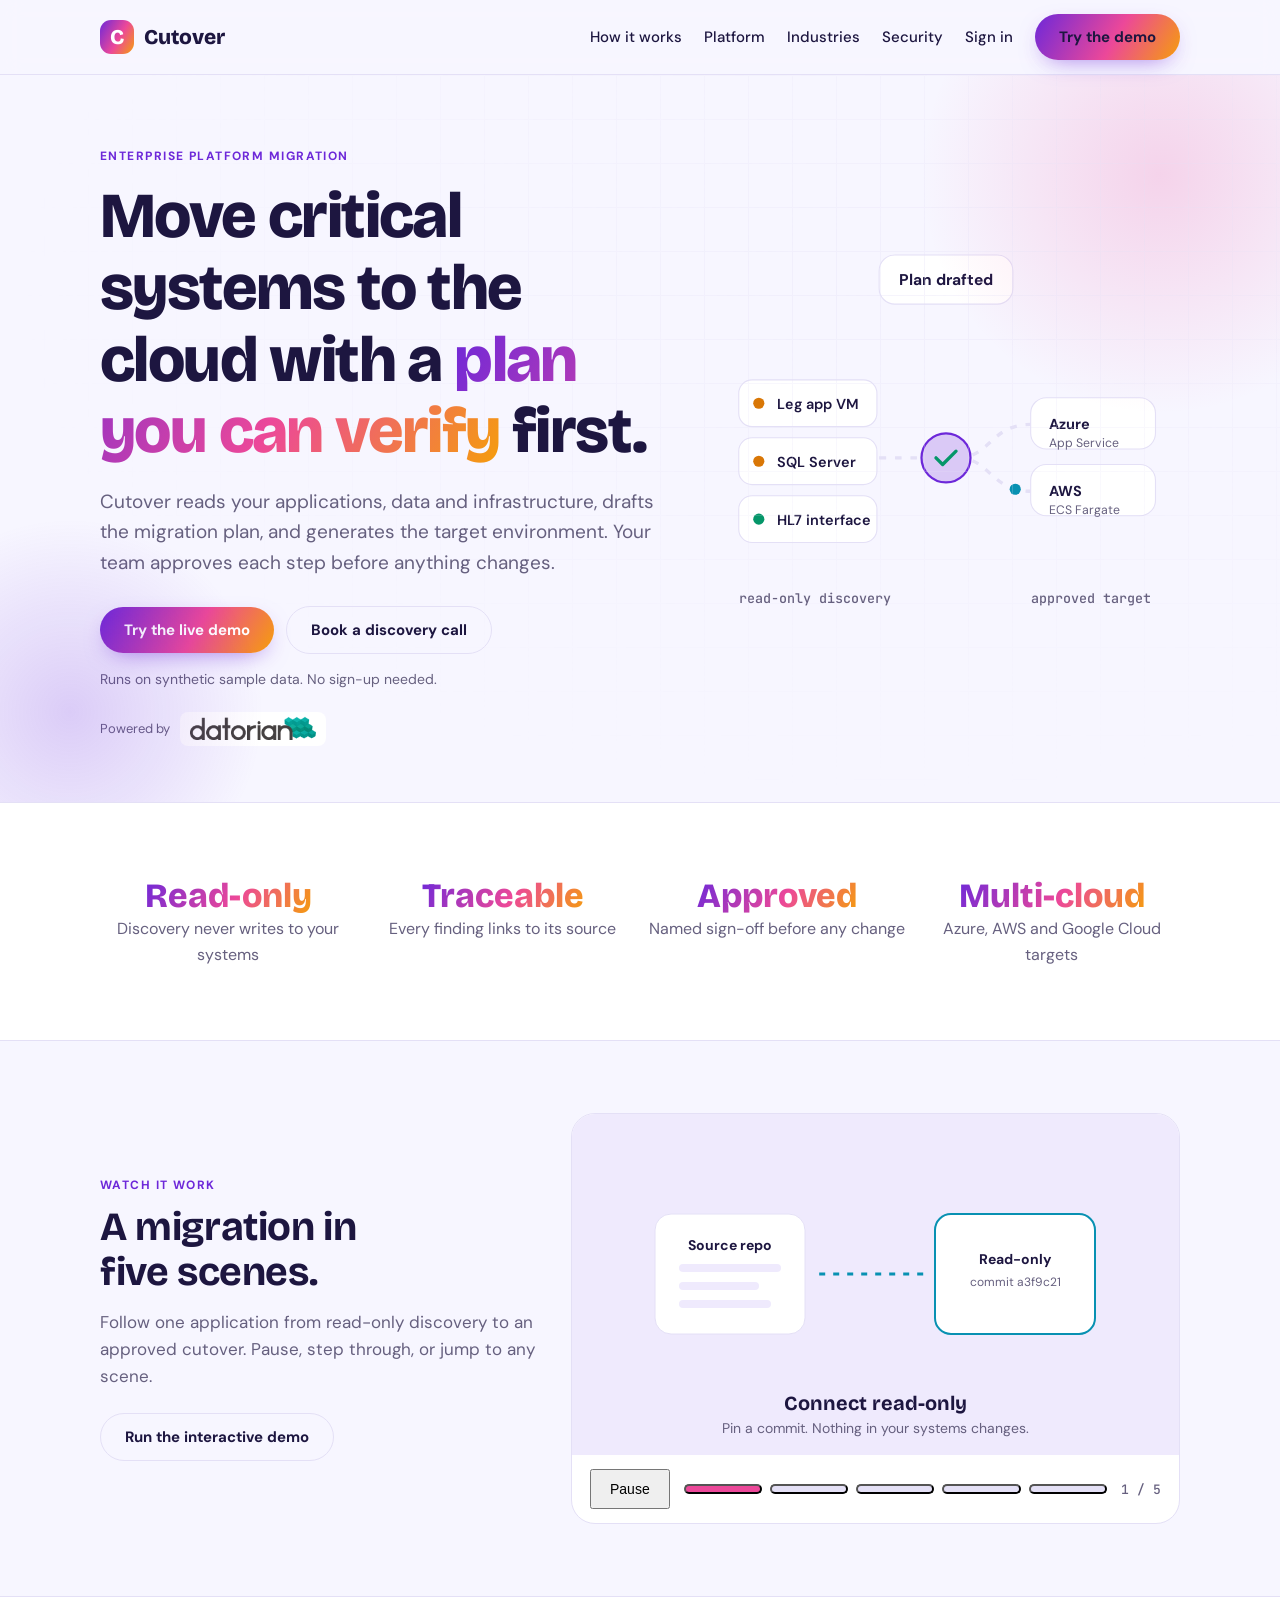
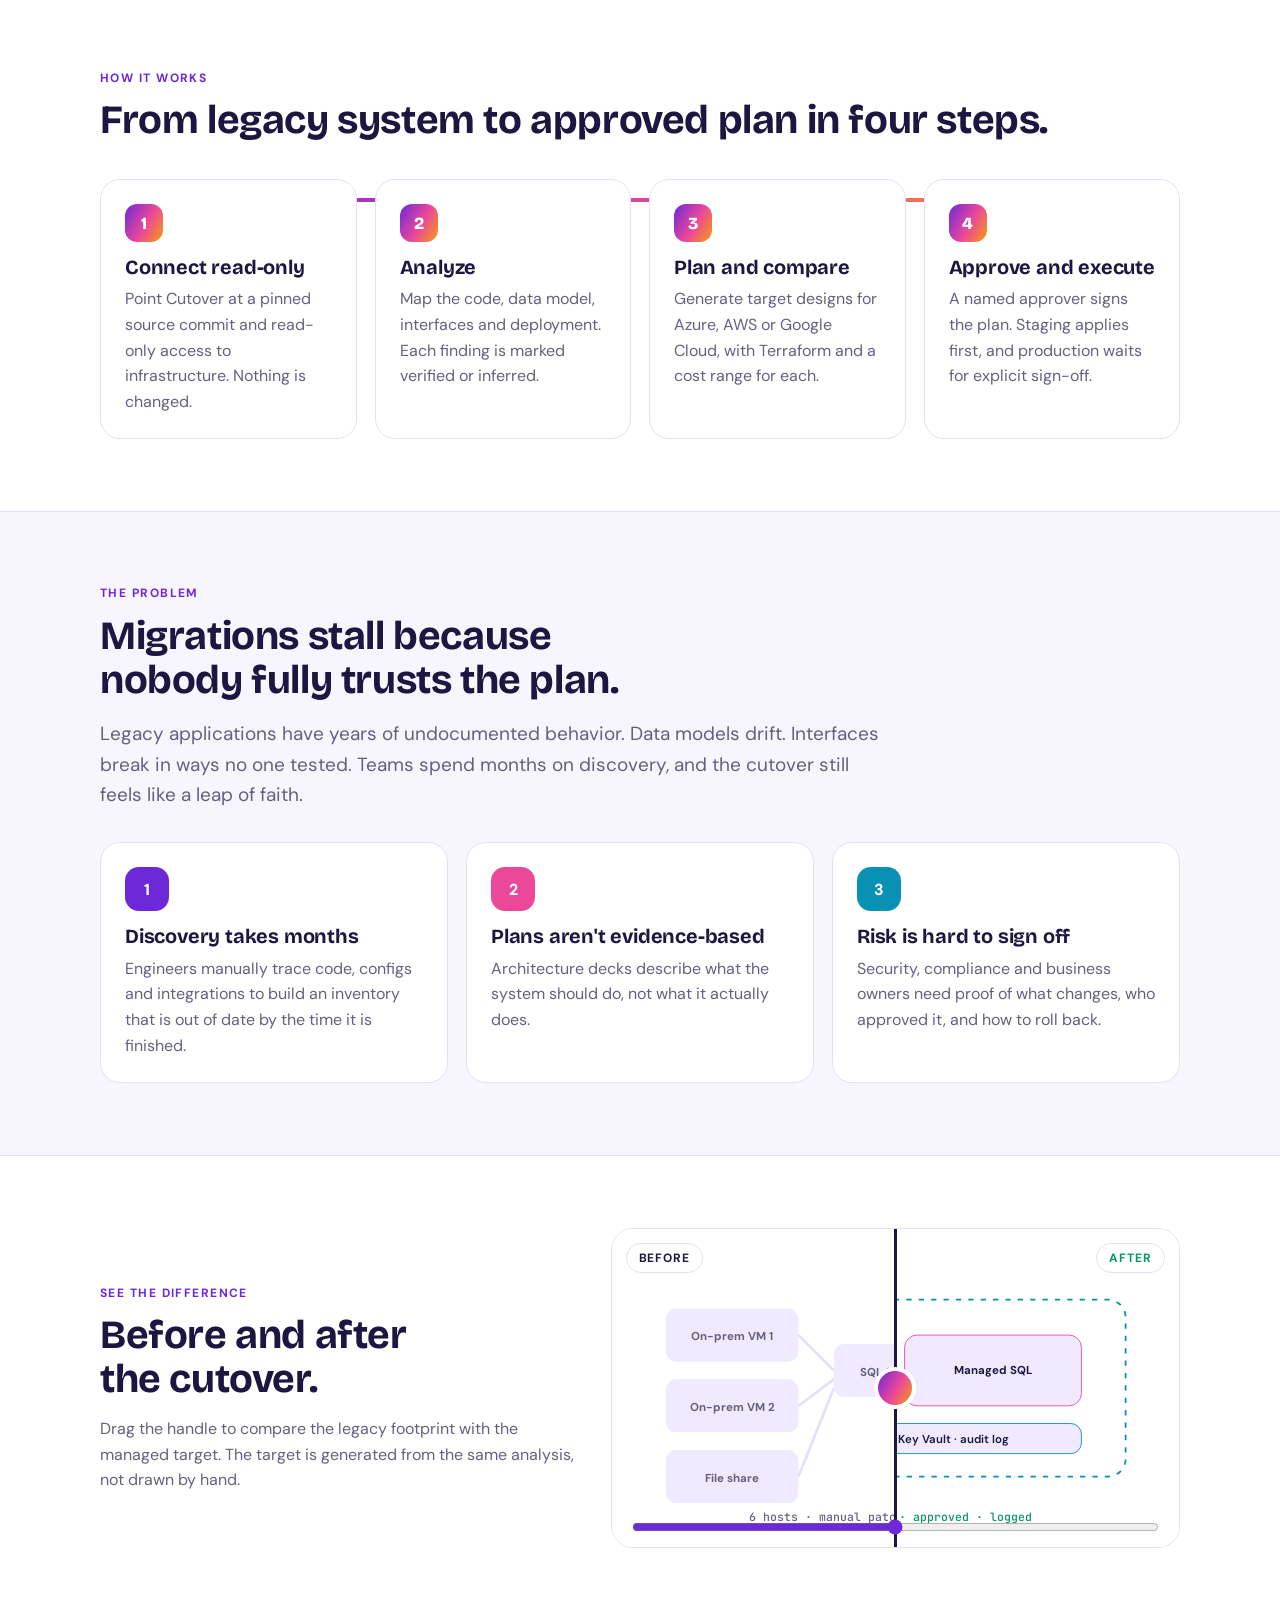
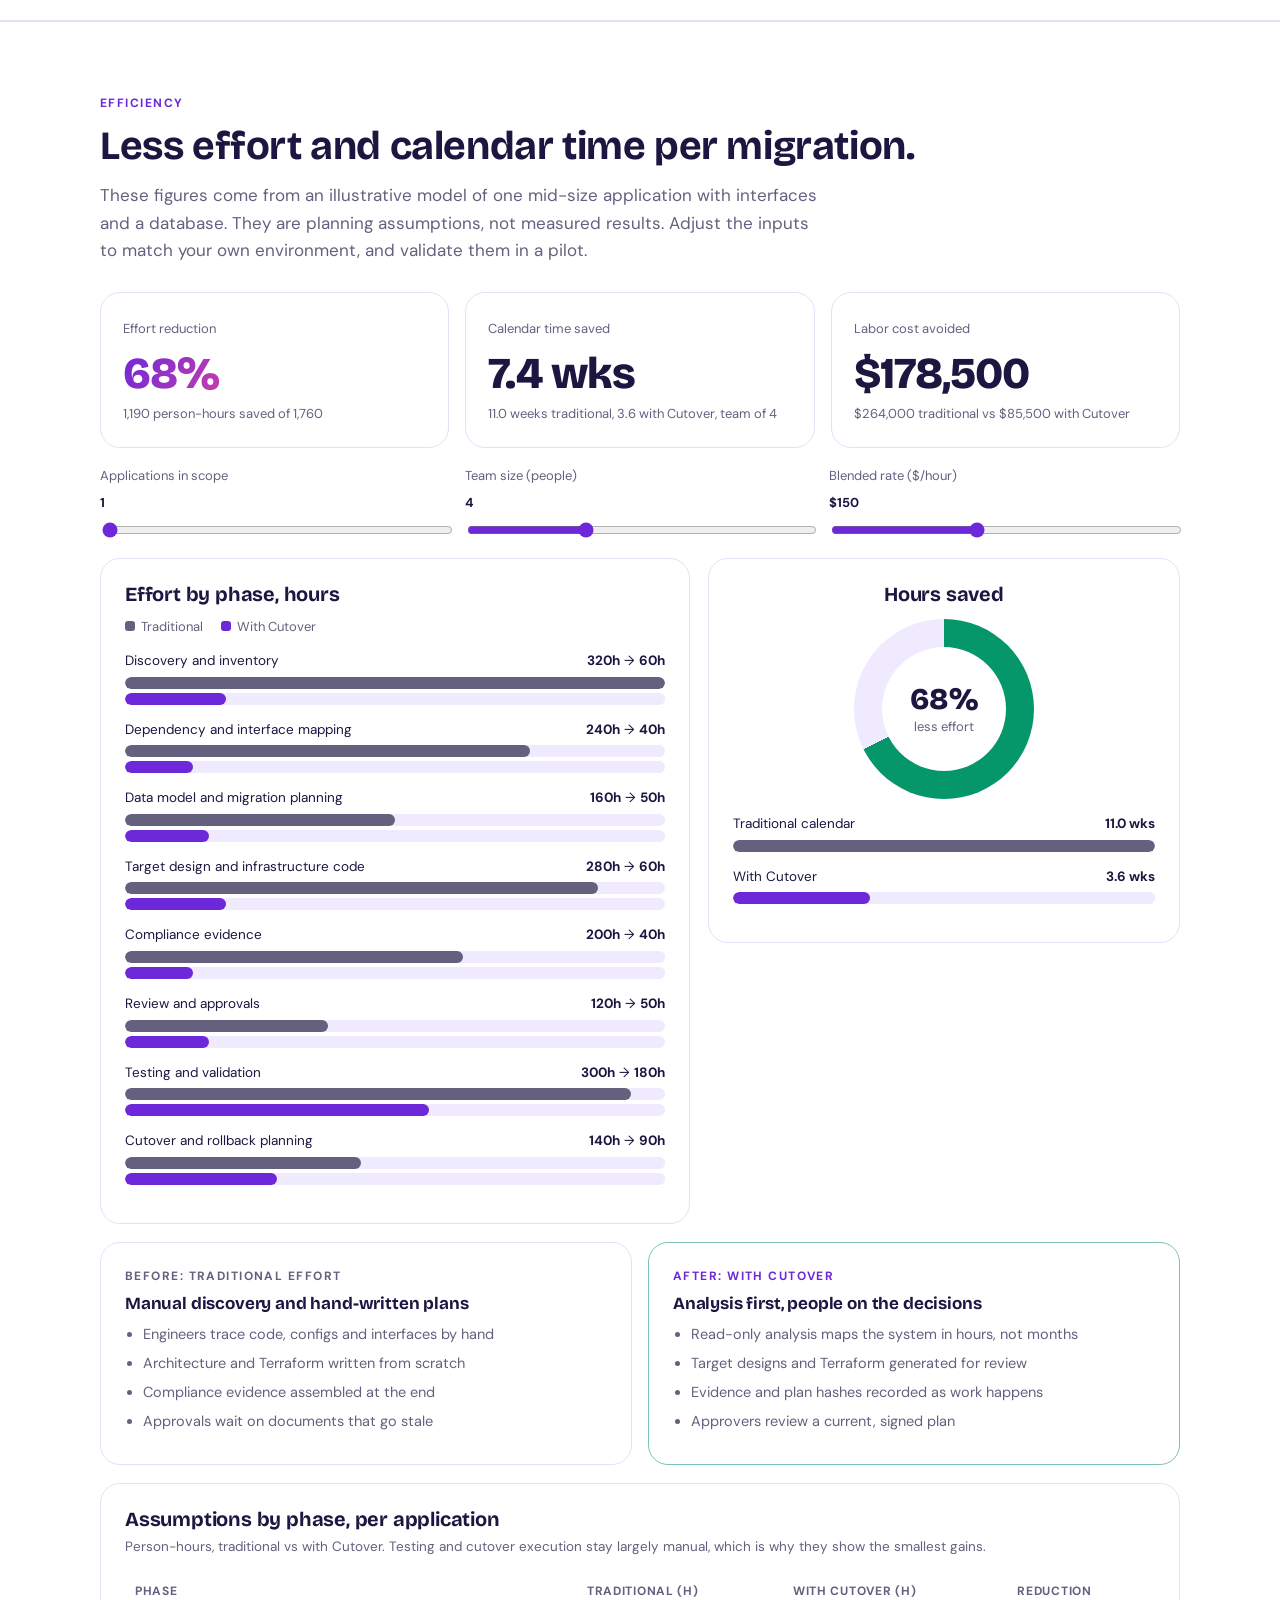
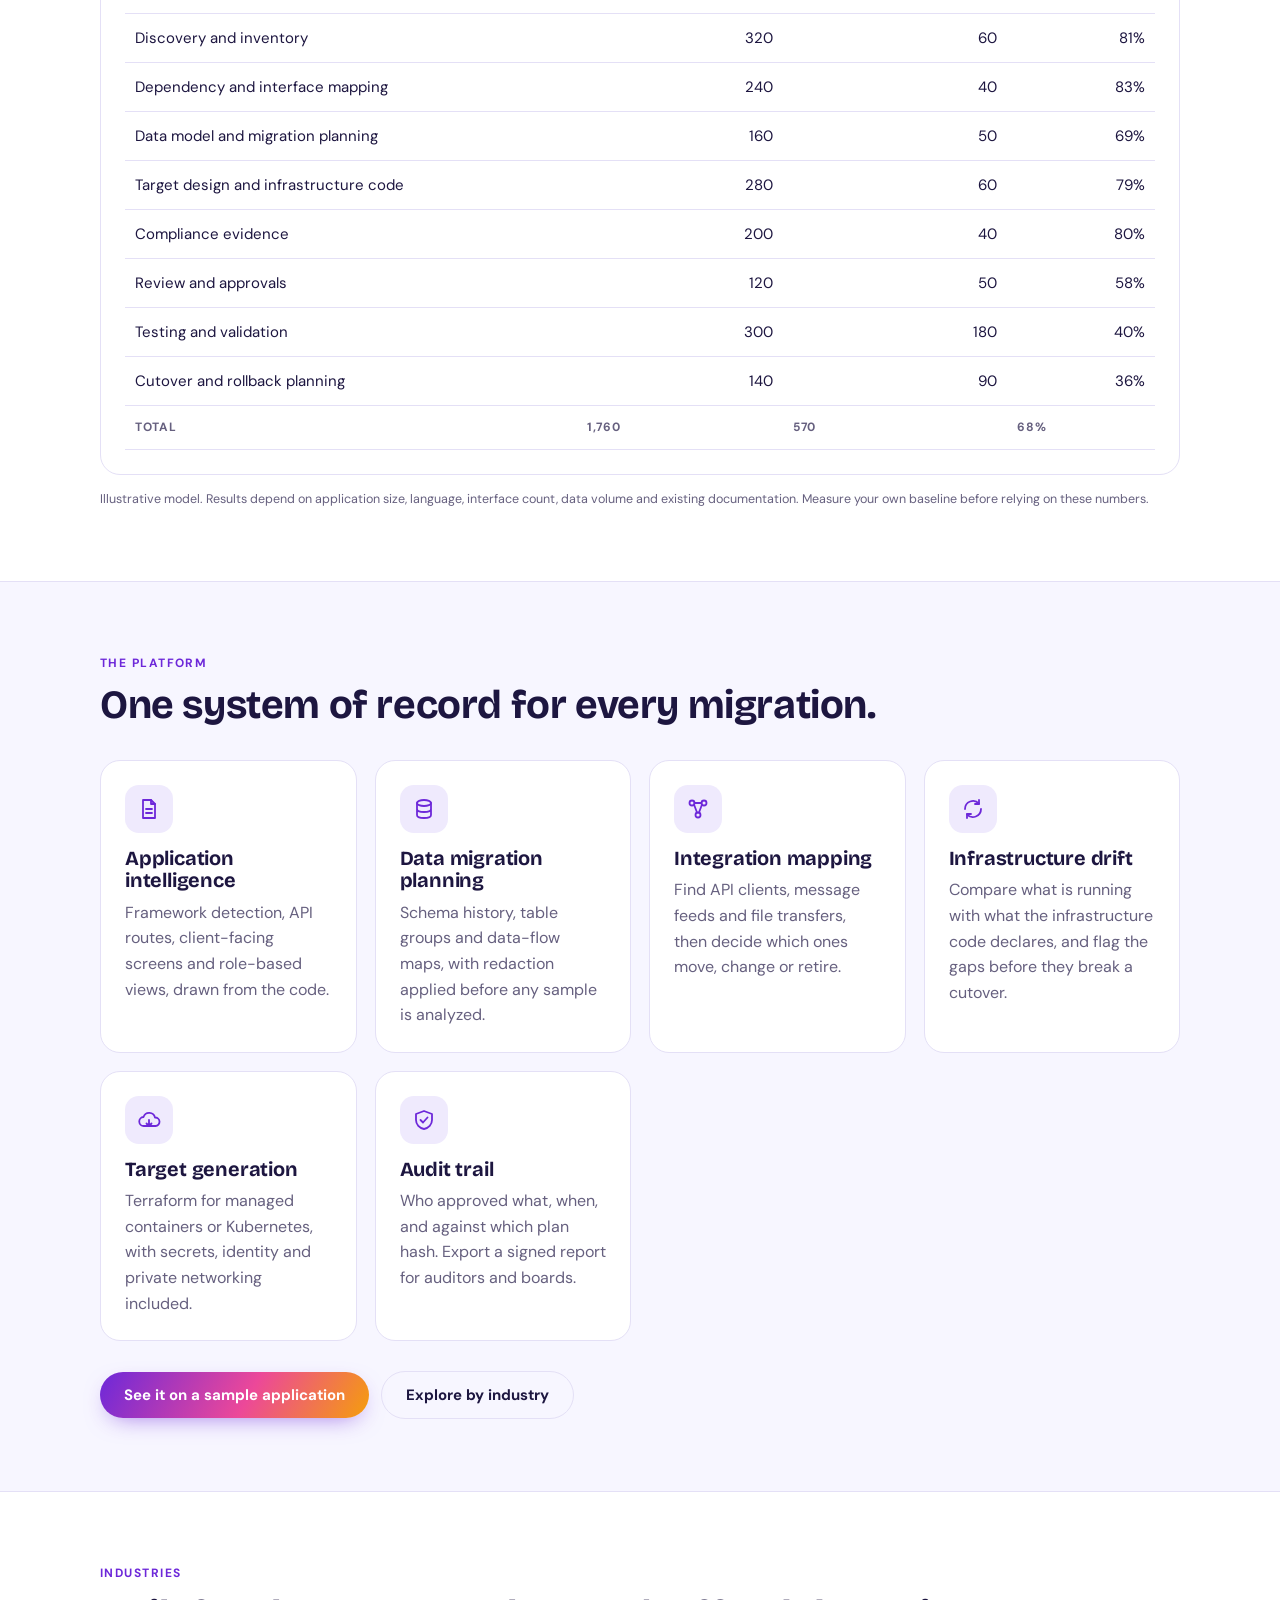
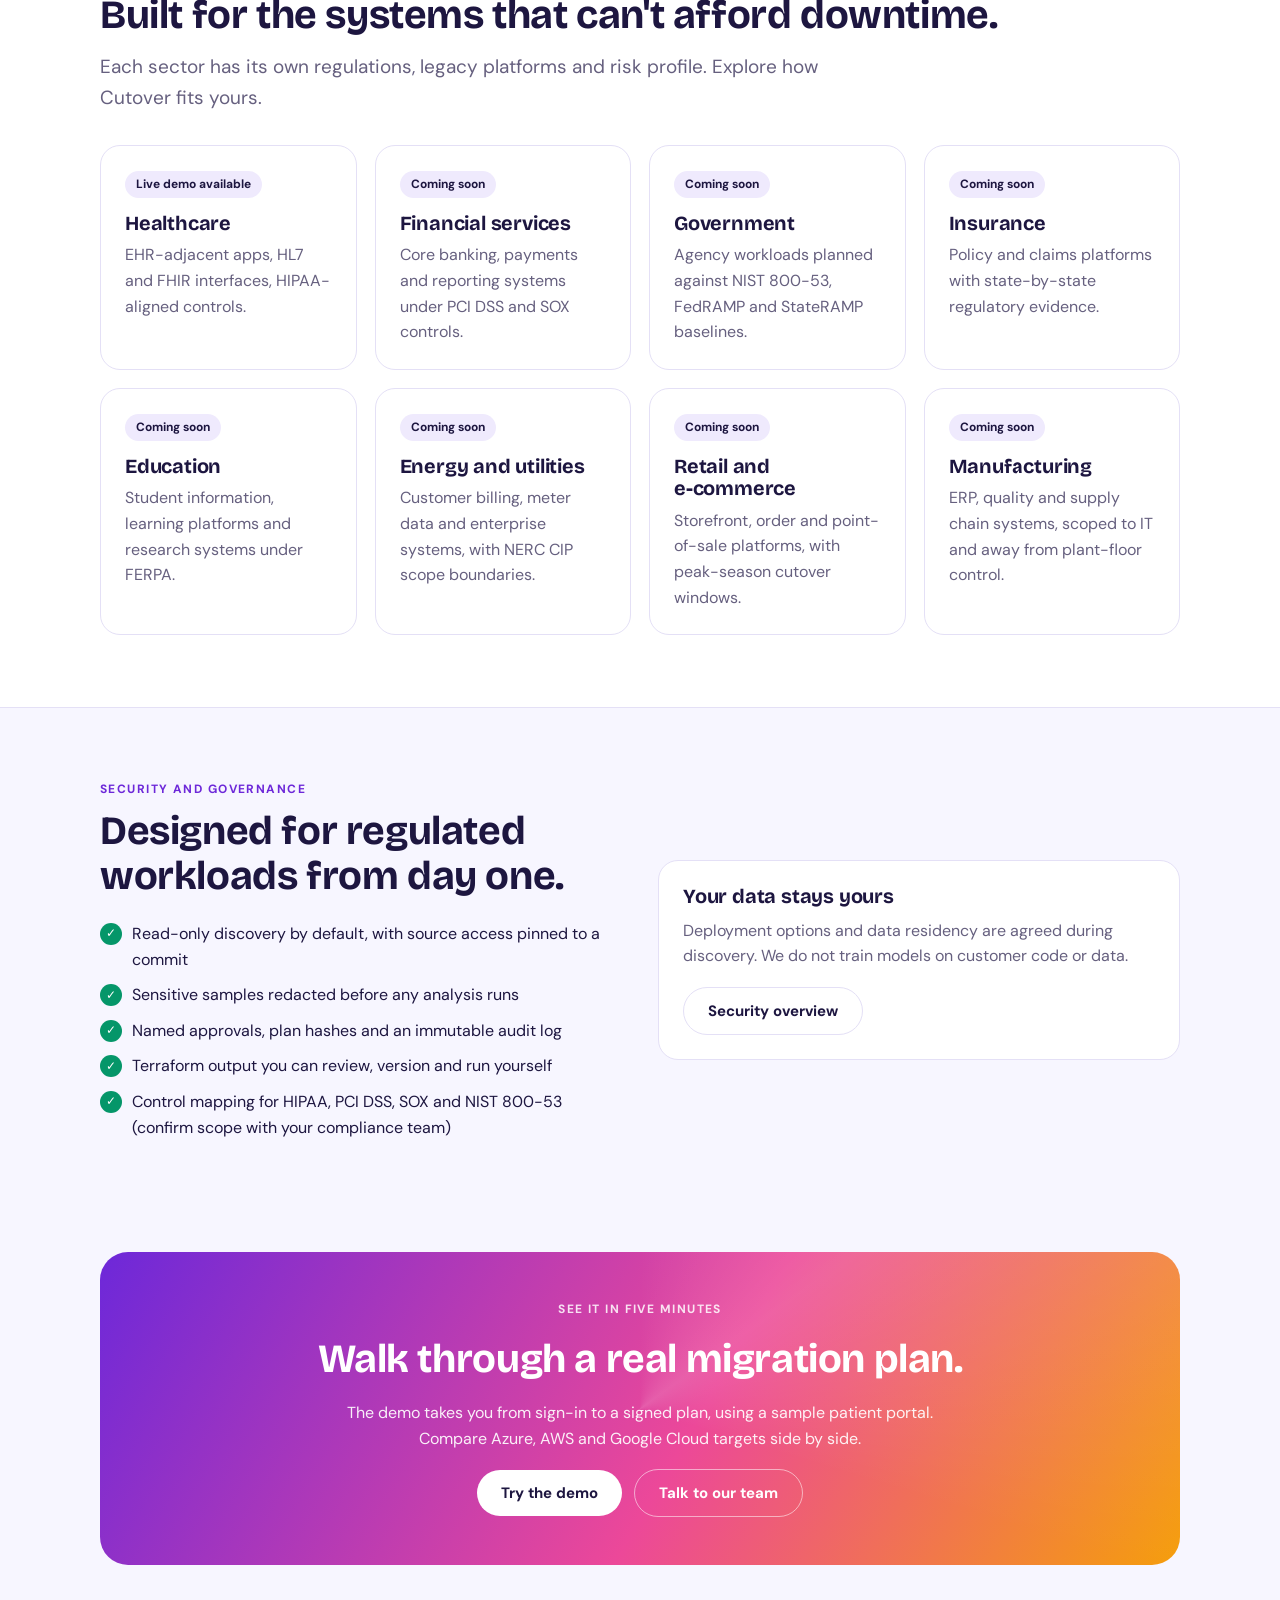
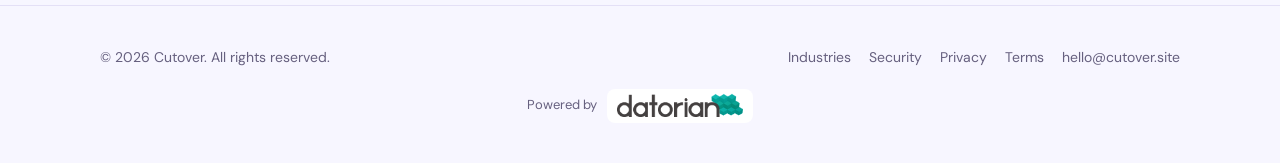
==== index.html @ 7f1bdf0f "Add Sign in link to the header on every page Links the header navigation to the Cutover sign-in app " ====
<!doctype html>
<html lang="en">
<head>
<meta charset="utf-8">
<meta name="viewport" content="width=device-width,initial-scale=1">
<title>Cutover | Plan, verify and execute platform migrations</title>
<meta name="description" content="Cutover reads your applications, data and infrastructure, drafts a migration plan you approve, and generates the cloud target. Built for regulated enterprises.">
<link rel="preconnect" href="https://fonts.gstatic.com" crossorigin>
<link href="https://fonts.googleapis.com/css2?family=Bricolage+Grotesque:opsz,wght@12..96,600..800&family=DM+Sans:wght@400;500;700&family=JetBrains+Mono:wght@500&display=swap" rel="stylesheet">
<link rel="stylesheet" href="styles.css">
<style>
/* Home page motion and graphics */
.flow-svg{width:100%;height:auto;display:block}
.flow-line{fill:none;stroke:var(--line);stroke-width:3;stroke-dasharray:6 8;animation:dash 1.2s linear infinite}
@keyframes dash{to{stroke-dashoffset:-28}}
.pulse{transform-origin:center;transform-box:fill-box;animation:pulse 2.4s ease-in-out infinite}
@keyframes pulse{0%,100%{opacity:.25;transform:scale(.9)}50%{opacity:.7;transform:scale(1.15)}}
.gate-check{animation:gate 4s ease-in-out infinite}
@keyframes gate{0%,40%{opacity:0}55%,100%{opacity:1}}
.float{animation:bob 6s ease-in-out infinite}
.float.d2{animation-delay:-2s}.float.d3{animation-delay:-4s}
@keyframes bob{50%{transform:translateY(-8px)}}

/* Scroll-free reveal: visible by default, animates in once */
.rise{animation:rise .8s cubic-bezier(.2,.8,.2,1) both}
.rise.d1{animation-delay:.1s}.rise.d2{animation-delay:.2s}.rise.d3{animation-delay:.3s}
@keyframes rise{from{opacity:0;transform:translateY(16px)}to{opacity:1;transform:none}}

/* Animated timeline for the four steps */
.timeline{position:relative}
.timeline::before{content:"";position:absolute;left:0;right:0;top:19px;height:4px;border-radius:99px;background:var(--line)}
.timeline .prog{position:absolute;left:0;top:19px;height:4px;border-radius:99px;background:var(--grad);width:100%;transform-origin:left;animation:grow 2.4s cubic-bezier(.4,0,.2,1) .4s both}
@keyframes grow{from{transform:scaleX(0)}to{transform:scaleX(1)}}
.timeline .steps{position:relative}

/* Icons for platform cards */
.picon{width:48px;height:48px;border-radius:14px;display:grid;place-items:center;background:var(--soft);color:var(--accent);margin-bottom:14px;transition:transform .3s,background .3s}
.picon svg{width:24px;height:24px;fill:none;stroke:currentColor;stroke-width:1.8;stroke-linecap:round;stroke-linejoin:round}
.card:hover .picon{transform:rotate(-6deg) scale(1.06);background:var(--grad);color:#fff}
.card{transition:transform .3s,box-shadow .3s,border-color .3s}
.card:hover{transform:translateY(-4px);box-shadow:0 18px 40px -22px #6d28d9;border-color:color-mix(in srgb,var(--accent) 40%,var(--line))}

/* Before and after comparison */
.compare{position:relative;border-radius:22px;overflow:hidden;border:1px solid var(--line);background:var(--card);aspect-ratio:16/9;max-width:100%;--pos:50%}
.compare svg{position:absolute;inset:0;width:100%;height:100%}
.compare .after{clip-path:inset(0 0 0 var(--pos))}
.compare .handle{position:absolute;top:0;bottom:0;left:var(--pos);width:3px;margin-left:-1.5px;background:var(--fg);pointer-events:none}
.compare .handle::after{content:"";position:absolute;top:50%;left:50%;width:34px;height:34px;margin:-17px 0 0 -17px;border-radius:50%;background:var(--grad);box-shadow:0 0 0 4px var(--card)}
.compare input[type=range]{position:absolute;inset:auto 0 12px 0;width:calc(100% - 40px);margin:0 20px;accent-color:var(--accent);z-index:2}
.compare .tag-l,.compare .tag-r{position:absolute;top:14px;font:700 12px var(--body);letter-spacing:.08em;text-transform:uppercase;padding:6px 12px;border-radius:99px;background:var(--card);border:1px solid var(--line)}
.compare .tag-l{left:14px}.compare .tag-r{right:14px;color:var(--ok)}

/* Walkthrough (animated, no video file) */
.walk{border-radius:24px;border:1px solid var(--line);background:var(--card);overflow:hidden}
.walk-stage{position:relative;aspect-ratio:16/9;background:var(--soft);overflow:hidden}
.scene{position:absolute;inset:0;display:grid;place-items:center;padding:24px;opacity:0;transform:translateX(24px);transition:opacity .6s,transform .6s;pointer-events:none}
.scene.on{opacity:1;transform:none;pointer-events:auto}
.scene svg{width:min(100%,520px);height:auto}
.scene .cap{position:absolute;left:20px;right:20px;bottom:18px;font:700 clamp(15px,2.4vw,20px) var(--display);text-align:center}
.scene .cap span{display:block;font:400 14px var(--body);color:var(--muted);margin-top:4px}
.walk-bar{display:flex;align-items:center;gap:14px;padding:14px 18px;flex-wrap:wrap}
.walk-bar button{padding:10px 18px;font-size:14px}
.walk-dots{display:flex;gap:8px;flex:1;min-width:160px}
.walk-dots button{flex:1;height:10px;padding:0;border-radius:99px;background:var(--line);box-shadow:none;transition:background .3s}
.walk-dots button[aria-current="step"]{background:var(--accent2)}
.walk-dots button:hover{transform:none;box-shadow:none;background:var(--muted)}
.walk-time{font:500 13px var(--mono);color:var(--muted)}

/* Hero backdrop */
.hero-wrap{position:relative;overflow:hidden}
.hero-wrap::before{content:"";position:absolute;width:520px;height:520px;right:-140px;top:-160px;border-radius:50%;background:radial-gradient(circle,#ec489933,transparent 65%);pointer-events:none}
.hero-wrap::after{content:"";position:absolute;width:420px;height:420px;left:-140px;bottom:-120px;border-radius:50%;background:radial-gradient(circle,#6d28d933,transparent 65%);pointer-events:none}
.grid-bg{position:absolute;inset:0;background-image:linear-gradient(var(--line) 1px,transparent 1px),linear-gradient(90deg,var(--line) 1px,transparent 1px);background-size:44px 44px;opacity:.35;mask-image:radial-gradient(ellipse at 70% 30%,#000,transparent 70%);-webkit-mask-image:radial-gradient(ellipse at 70% 30%,#000,transparent 70%);pointer-events:none}

/* CTA shimmer */
.cta{position:relative;overflow:hidden;isolation:isolate}
.cta::before{content:"";position:absolute;inset:-40%;background:conic-gradient(from 0deg,transparent,#ffffff22,transparent 30%);z-index:-1;animation:spin 14s linear infinite}
@keyframes spin{to{transform:rotate(360deg)}}

@media (max-width:860px){.flow-svg{max-width:360px;margin:auto}}
</style>
<script src="site.js" defer></script>
</head>
<body>

<header class="nav">
  <div class="wrap nav-in">
    <a class="brand" href="index.html"><span class="logo">C</span>Cutover</a>
    <nav class="links" aria-label="Main">
      <a href="#how">How it works</a>
      <a href="#platform">Platform</a>
      <a href="industries/index.html">Industries</a>
      <a href="#trust">Security</a>
      <a href="https://app.cutover.site">Sign in</a>
      <a class="btn" data-demo-link>Try the demo</a>
    </nav>
  </div>
</header>

<main>
  <div class="hero-wrap">
    <div class="grid-bg" aria-hidden="true"></div>
    <div class="wrap hero">
      <div>
        <p class="eyebrow rise">Enterprise platform migration</p>
        <h1 class="rise d1" style="margin-top:14px">Move critical systems to the cloud with a <span class="grad">plan you can verify</span> first.</h1>
        <p class="lead rise d2" style="margin-top:20px">Cutover reads your applications, data and infrastructure, drafts the migration plan, and generates the target environment. Your team approves each step before anything changes.</p>
        <div class="row rise d3" style="margin-top:28px">
          <a class="btn" data-demo-link>Try the live demo</a>
          <a class="btn ghost" data-contact>Book a discovery call</a>
        </div>
        <p class="muted" style="margin-top:14px;font-size:14px">Runs on synthetic sample data. No sign-up needed.</p>
        <div class="powered powered-hero"><span>Powered by</span><img src="assets/datorian-logo.png" alt="Datorian" width="200" height="40"></div>
      </div>
      <div class="float" aria-hidden="true">
        <svg class="flow-svg" viewBox="0 0 420 380" role="img" aria-label="Diagram: a legacy server stack connects through an approval gate to a cloud target">
          <!-- Approval card -->
          <g class="float d2">
            <rect x="150" y="18" width="120" height="44" rx="14" style="fill:var(--card);stroke:var(--line)"/>
            <text x="210" y="45" text-anchor="middle" style="font:700 14px var(--body);fill:var(--fg)">Plan drafted</text>
          </g>
          <!-- Legacy stack -->
          <g>
            <rect x="24" y="130" width="124" height="42" rx="12" style="fill:var(--card);stroke:var(--line)"/>
            <rect x="24" y="182" width="124" height="42" rx="12" style="fill:var(--card);stroke:var(--line)"/>
            <rect x="24" y="234" width="124" height="42" rx="12" style="fill:var(--card);stroke:var(--line)"/>
            <circle cx="42" cy="151" r="5" style="fill:var(--warn)"/>
            <circle cx="42" cy="203" r="5" style="fill:var(--warn)"/>
            <circle cx="42" cy="255" r="5" style="fill:var(--ok)"/>
            <text x="58" y="156" style="font:600 13px var(--body);fill:var(--fg)">Leg app VM</text>
            <text x="58" y="208" style="font:600 13px var(--body);fill:var(--fg)">SQL Server</text>
            <text x="58" y="260" style="font:600 13px var(--body);fill:var(--fg)">HL7 interface</text>
          </g>
          <!-- Connection paths -->
          <path id="pathA" class="flow-line" d="M150 200 C 180 200, 180 200, 200 200"/>
          <path id="pathB" class="flow-line" d="M220 200 C 250 200, 250 170, 286 170"/>
          <path id="pathC" class="flow-line" d="M220 200 C 250 200, 250 230, 286 230"/>
          <!-- Moving packets -->
          <circle r="6" style="fill:var(--accent2)"><animateMotion dur="2.6s" repeatCount="indefinite" path="M150 200 L200 200 L220 200 C 250 200, 250 170, 286 170"/></circle>
          <circle r="5" style="fill:var(--accent3)"><animateMotion dur="2.6s" begin="1.3s" repeatCount="indefinite" path="M150 200 L200 200 L220 200 C 250 200, 250 230, 286 230"/></circle>
          <!-- Gate -->
          <g>
            <circle cx="210" cy="200" r="22" style="fill:var(--card);stroke:var(--accent);stroke-width:2"/>
            <circle class="pulse" cx="210" cy="200" r="22" style="fill:var(--accent);opacity:.25"/>
            <path class="gate-check" d="M201 200 l6 6 l12 -12" style="fill:none;stroke:var(--ok);stroke-width:3;stroke-linecap:round;stroke-linejoin:round"/>
          </g>
          <!-- Cloud targets -->
          <g class="float d3">
            <rect x="286" y="146" width="112" height="46" rx="14" style="fill:var(--card);stroke:var(--line)"/>
            <rect x="286" y="206" width="112" height="46" rx="14" style="fill:var(--card);stroke:var(--line)"/>
            <text x="302" y="174" style="font:700 13px var(--body);fill:var(--fg)">Azure</text>
            <text x="302" y="190" style="font:400 11px var(--body);fill:var(--muted)">App Service</text>
            <text x="302" y="234" style="font:700 13px var(--body);fill:var(--fg)">AWS</text>
            <text x="302" y="250" style="font:400 11px var(--body);fill:var(--muted)">ECS Fargate</text>
          </g>
          <text x="24" y="330" style="font:500 12px var(--mono);fill:var(--muted)">read-only discovery</text>
          <text x="286" y="330" style="font:500 12px var(--mono);fill:var(--muted)">approved target</text>
        </svg>
      </div>
    </div>
  </div>

  <section class="band">
    <div class="wrap grid" style="grid-template-columns:repeat(auto-fit,minmax(min(100%,200px),1fr));text-align:center">
      <div><b class="grad" style="font:800 34px var(--display)">Read-only</b><p class="muted">Discovery never writes to your systems</p></div>
      <div><b class="grad" style="font:800 34px var(--display)">Traceable</b><p class="muted">Every finding links to its source</p></div>
      <div><b class="grad" style="font:800 34px var(--display)">Approved</b><p class="muted">Named sign-off before any change</p></div>
      <div><b class="grad" style="font:800 34px var(--display)">Multi-cloud</b><p class="muted">Azure, AWS and Google Cloud targets</p></div>
    </div>
  </section>

  <section id="video">
    <div class="wrap" style="display:grid;gap:36px;grid-template-columns:1fr 1.4fr;align-items:center">
      <div>
        <p class="eyebrow">Watch it work</p>
        <h2 style="margin-top:10px">A migration in five scenes.</h2>
        <p class="lead" style="margin-top:14px;font-size:17px">Follow one application from read-only discovery to an approved cutover. Pause, step through, or jump to any scene.</p>
        <div class="row" style="margin-top:22px"><a class="btn ghost" data-demo-link>Run the interactive demo</a></div>
      </div>
      <div class="walk" role="region" aria-roledescription="carousel" aria-label="Migration walkthrough">
        <div class="walk-stage" id="stage">
          <!-- Scene 1 -->
          <div class="scene on" aria-live="polite">
            <svg viewBox="0 0 520 260" aria-hidden="true">
              <rect x="40" y="60" width="150" height="120" rx="16" style="fill:var(--card);stroke:var(--line)"/>
              <text x="115" y="96" text-anchor="middle" style="font:700 14px var(--body);fill:var(--fg)">Source repo</text>
              <rect x="64" y="110" width="102" height="8" rx="4" style="fill:var(--soft)"/><rect x="64" y="128" width="80" height="8" rx="4" style="fill:var(--soft)"/><rect x="64" y="146" width="92" height="8" rx="4" style="fill:var(--soft)"/>
              <path d="M200 120 H310" style="stroke:var(--accent3);stroke-width:3;stroke-dasharray:6 8;fill:none"><animate attributeName="stroke-dashoffset" from="28" to="0" dur="1s" repeatCount="indefinite"/></path>
              <rect x="320" y="60" width="160" height="120" rx="16" style="fill:var(--card);stroke:var(--accent3);stroke-width:2"/>
              <text x="400" y="110" text-anchor="middle" style="font:700 14px var(--body);fill:var(--fg)">Read-only</text>
              <text x="400" y="132" text-anchor="middle" style="font:400 12px var(--body);fill:var(--muted)">commit a3f9c21</text>
            </svg>
            <div class="cap">Connect read-only<span>Pin a commit. Nothing in your systems changes.</span></div>
          </div>
          <!-- Scene 2 -->
          <div class="scene" aria-hidden="true">
            <svg viewBox="0 0 520 260">
              <rect x="30" y="50" width="200" height="150" rx="16" style="fill:var(--card);stroke:var(--line)"/>
              <text x="130" y="82" text-anchor="middle" style="font:700 14px var(--body);fill:var(--fg)">Interfaces found</text>
              <g><rect x="50" y="98" width="160" height="26" rx="8" style="fill:var(--soft)"/><text x="62" y="115" style="font:600 12px var(--mono);fill:var(--fg)">FHIR Patient</text></g>
              <g><rect x="50" y="130" width="160" height="26" rx="8" style="fill:var(--soft)"/><text x="62" y="147" style="font:600 12px var(--mono);fill:var(--fg)">HL7 ADT A01</text></g>
              <g><rect x="50" y="162" width="160" height="26" rx="8" style="fill:var(--soft)"/><text x="62" y="179" style="font:600 12px var(--mono);fill:var(--fg)">Bridges export</text></g>
              <g>
                <circle cx="330" cy="125" r="60" style="fill:none;stroke:var(--soft);stroke-width:12"/>
                <circle cx="330" cy="125" r="60" style="fill:none;stroke:url(#gradA);stroke-width:12;stroke-linecap:round;stroke-dasharray:377;stroke-dashoffset:377"><animate attributeName="stroke-dashoffset" from="377" to="40" dur="2.4s" fill="freeze"/></circle>
                <text x="330" y="132" text-anchor="middle" style="font:800 22px var(--display);fill:var(--fg)">14</text>
                <text x="330" y="150" text-anchor="middle" style="font:400 11px var(--body);fill:var(--muted)">interfaces</text>
              </g>
              <defs><linearGradient id="gradA" x1="0" x2="1"><stop offset="0" stop-color="#6d28d9"/><stop offset=".55" stop-color="#ec4899"/><stop offset="1" stop-color="#f59e0b"/></linearGradient></defs>
            </svg>
            <div class="cap">Map every interface<span>FHIR clients, HL7 feeds and file transfers, found in code and logs.</span></div>
          </div>
          <!-- Scene 3 -->
          <div class="scene" aria-hidden="true">
            <svg viewBox="0 0 520 260">
              <g class="float"><rect x="30" y="60" width="140" height="130" rx="18" style="fill:var(--card);stroke:#0078d4;stroke-width:2"/><text x="100" y="110" text-anchor="middle" style="font:800 16px var(--display);fill:#0078d4">Azure</text><text x="100" y="134" text-anchor="middle" style="font:400 12px var(--body);fill:var(--muted)">$3.1k–$4.4k/mo</text></g>
              <g class="float d2"><rect x="190" y="60" width="140" height="130" rx="18" style="fill:var(--card);stroke:#ff9900;stroke-width:2"/><text x="260" y="110" text-anchor="middle" style="font:800 16px var(--display);fill:#ff9900">AWS</text><text x="260" y="134" text-anchor="middle" style="font:400 12px var(--body);fill:var(--muted)">$2.8k–$4.0k/mo</text></g>
              <g class="float d3"><rect x="350" y="60" width="140" height="130" rx="18" style="fill:var(--card);stroke:#34a853;stroke-width:2"/><text x="420" y="110" text-anchor="middle" style="font:800 16px var(--display);fill:#34a853">Google</text><text x="420" y="134" text-anchor="middle" style="font:400 12px var(--body);fill:var(--muted)">$2.9k–$4.2k/mo</text></g>
            </svg>
            <div class="cap">Compare three clouds<span>Same design, Terraform for each target, with cost ranges.</span></div>
          </div>
          <!-- Scene 4 -->
          <div class="scene" aria-hidden="true">
            <svg viewBox="0 0 520 260">
              <rect x="120" y="40" width="280" height="180" rx="18" style="fill:var(--card);stroke:var(--line)"/>
              <text x="260" y="78" text-anchor="middle" style="font:700 15px var(--body);fill:var(--fg)">Approve the plan</text>
              <rect x="150" y="96" width="220" height="10" rx="5" style="fill:var(--soft)"/>
              <rect x="150" y="116" width="170" height="10" rx="5" style="fill:var(--soft)"/>
              <rect x="150" y="136" width="200" height="10" rx="5" style="fill:var(--soft)"/>
              <rect x="150" y="166" width="220" height="30" rx="10" style="fill:var(--card);stroke:var(--line)"/>
              <text x="162" y="186" style="font:500 12px var(--body);fill:var(--fg)">Approver: Name Surname</text>
              <circle cx="260" cy="250" r="0" style="fill:var(--ok)"><animate attributeName="r" from="0" to="0" dur="1s" fill="freeze"/></circle>
            </svg>
            <div class="cap">A named person signs off<span>The plan hash and approver are written to the audit log.</span></div>
          </div>
          <!-- Scene 5 -->
          <div class="scene" aria-hidden="true">
            <svg viewBox="0 0 520 260">
              <rect x="40" y="50" width="200" height="150" rx="18" style="fill:var(--card);stroke:var(--line)"/>
              <text x="140" y="90" text-anchor="middle" style="font:700 14px var(--body);fill:var(--fg)">Staging first</text>
              <rect x="70" y="110" width="140" height="10" rx="5" style="fill:var(--soft)"/>
              <rect x="70" y="130" width="140" height="10" rx="5" style="fill:var(--ok)"><animate attributeName="width" from="0" to="140" dur="2s" repeatCount="indefinite"/></rect>
              <rect x="280" y="50" width="200" height="150" rx="18" style="fill:var(--card);stroke:var(--line)"/>
              <text x="380" y="90" text-anchor="middle" style="font:700 14px var(--body);fill:var(--fg)">Production</text>
              <rect x="310" y="110" width="140" height="10" rx="5" style="fill:var(--soft)"/>
              <rect x="310" y="130" width="140" height="10" rx="5" style="fill:var(--soft)"/>
              <path d="M240 125 H280" style="stroke:var(--accent2);stroke-width:3;fill:none;stroke-dasharray:4 6"/>
            </svg>
            <div class="cap">Staging, then production<span>Production waits for explicit sign-off and keeps a rollback path.</span></div>
          </div>
        </div>
        <div class="walk-bar">
          <button class="ghost" id="playBtn" aria-pressed="true" aria-label="Pause walkthrough">Pause</button>
          <div class="walk-dots" id="walkDots" role="group" aria-label="Scenes"></div>
          <span class="walk-time" id="walkTime">1 / 5</span>
        </div>
      </div>
    </div>
  </section>

  <section id="how" class="band">
    <div class="wrap">
      <p class="eyebrow">How it works</p>
      <h2 style="margin-top:10px">From legacy system to approved plan in four steps.</h2>
      <div class="timeline" style="margin-top:36px">
        <div class="prog" aria-hidden="true"></div>
        <div class="steps">
          <div class="step"><h3>Connect read-only</h3><p class="muted" style="margin-top:8px">Point Cutover at a pinned source commit and read-only access to infrastructure. Nothing is changed.</p></div>
          <div class="step"><h3>Analyze</h3><p class="muted" style="margin-top:8px">Map the code, data model, interfaces and deployment. Each finding is marked verified or inferred.</p></div>
          <div class="step"><h3>Plan and compare</h3><p class="muted" style="margin-top:8px">Generate target designs for Azure, AWS or Google Cloud, with Terraform and a cost range for each.</p></div>
          <div class="step"><h3>Approve and execute</h3><p class="muted" style="margin-top:8px">A named approver signs the plan. Staging applies first, and production waits for explicit sign-off.</p></div>
        </div>
      </div>
    </div>
  </section>

  <section id="problem">
    <div class="wrap">
      <p class="eyebrow">The problem</p>
      <h2 style="margin-top:10px;max-width:22ch">Migrations stall because nobody fully trusts the plan.</h2>
      <p class="lead" style="margin-top:16px">Legacy applications have years of undocumented behavior. Data models drift. Interfaces break in ways no one tested. Teams spend months on discovery, and the cutover still feels like a leap of faith.</p>
      <div class="grid" style="margin-top:32px">
        <div class="card"><div class="ico" style="--c:#6d28d9">1</div><h3>Discovery takes months</h3><p class="muted" style="margin-top:8px">Engineers manually trace code, configs and integrations to build an inventory that is out of date by the time it is finished.</p></div>
        <div class="card"><div class="ico" style="--c:#ec4899">2</div><h3>Plans aren't evidence-based</h3><p class="muted" style="margin-top:8px">Architecture decks describe what the system should do, not what it actually does.</p></div>
        <div class="card"><div class="ico" style="--c:#0891b2">3</div><h3>Risk is hard to sign off</h3><p class="muted" style="margin-top:8px">Security, compliance and business owners need proof of what changes, who approved it, and how to roll back.</p></div>
      </div>
    </div>
  </section>

  <section class="band">
    <div class="wrap" style="display:grid;gap:36px;grid-template-columns:1fr 1.2fr;align-items:center">
      <div>
        <p class="eyebrow">See the difference</p>
        <h2 style="margin-top:10px">Before and after the cutover.</h2>
        <p class="muted" style="margin-top:14px">Drag the handle to compare the legacy footprint with the managed target. The target is generated from the same analysis, not drawn by hand.</p>
      </div>
      <div class="compare" id="compare">
        <svg viewBox="0 0 640 360" preserveAspectRatio="xMidYMid meet" aria-hidden="true" class="before">
          <rect width="640" height="360" style="fill:var(--card)"/>
          <g>
            <rect x="60" y="90" width="150" height="60" rx="12" style="fill:var(--soft)"/>
            <rect x="60" y="170" width="150" height="60" rx="12" style="fill:var(--soft)"/>
            <rect x="60" y="250" width="150" height="60" rx="12" style="fill:var(--soft)"/>
            <rect x="250" y="130" width="130" height="60" rx="12" style="fill:var(--soft)"/>
            <text x="135" y="126" text-anchor="middle" style="font:700 13px var(--body);fill:var(--muted)">On-prem VM 1</text>
            <text x="135" y="206" text-anchor="middle" style="font:700 13px var(--body);fill:var(--muted)">On-prem VM 2</text>
            <text x="135" y="286" text-anchor="middle" style="font:700 13px var(--body);fill:var(--muted)">File share</text>
            <text x="315" y="166" text-anchor="middle" style="font:700 13px var(--body);fill:var(--muted)">SQL Server</text>
            <path d="M210 120 L250 160 M210 200 L250 170 M210 280 L250 180" style="stroke:var(--line);stroke-width:3;fill:none"/>
          </g>
          <text x="320" y="330" text-anchor="middle" style="font:500 13px var(--mono);fill:var(--muted)">6 hosts · manual patching · no drift check</text>
        </svg>
        <svg viewBox="0 0 640 360" preserveAspectRatio="xMidYMid meet" aria-hidden="true" class="after">
          <rect width="640" height="360" style="fill:var(--card)"/>
          <rect x="60" y="80" width="520" height="200" rx="20" style="fill:none;stroke:var(--accent3);stroke-dasharray:6 8;stroke-width:2"/>
          <g>
            <rect x="110" y="120" width="150" height="80" rx="14" style="fill:var(--soft);stroke:var(--accent)"/>
            <rect x="330" y="120" width="200" height="80" rx="14" style="fill:var(--soft);stroke:var(--accent2)"/>
            <rect x="110" y="220" width="420" height="34" rx="12" style="fill:var(--soft);stroke:var(--accent3)"/>
            <text x="185" y="164" text-anchor="middle" style="font:700 13px var(--body);fill:var(--fg)">Managed containers</text>
            <text x="430" y="164" text-anchor="middle" style="font:700 13px var(--body);fill:var(--fg)">Managed SQL</text>
            <text x="320" y="242" text-anchor="middle" style="font:600 13px var(--body);fill:var(--fg)">Private networking · Key Vault · audit log</text>
          </g>
          <text x="320" y="330" text-anchor="middle" style="font:500 13px var(--mono);fill:var(--ok)">Terraform generated · approved · logged</text>
        </svg>
        <span class="tag-l">Before</span>
        <span class="tag-r">After</span>
        <div class="handle" aria-hidden="true"></div>
        <input type="range" min="0" max="100" value="50" aria-label="Compare before and after" id="cmpRange">
      </div>
    </div>
  </section>

  <style>
    .eff-kpis{display:grid;gap:16px;grid-template-columns:repeat(3,1fr);margin-top:28px}
    .eff-grid{display:grid;gap:18px;grid-template-columns:1.25fr 1fr;margin-top:18px;align-items:start}
    .kpi{padding:22px}
    .kpi b{display:block;font:800 clamp(30px,4.5vw,44px) var(--display);letter-spacing:-.02em;margin-top:6px}
    .kpi small{color:var(--muted);font-size:13px}
    .bar-row{margin-bottom:14px}
    .bar-label{display:flex;justify-content:space-between;gap:10px;font-size:13.5px;margin-bottom:5px}
    .bar-label b{font-variant-numeric:tabular-nums}
    .bar{height:12px;border-radius:99px;background:var(--soft);overflow:hidden;margin-bottom:4px}
    .bar i{display:block;height:100%;width:var(--w);border-radius:99px;background:var(--c);transition:width .6s cubic-bezier(.2,.8,.2,1)}
    .key{display:flex;gap:18px;flex-wrap:wrap;font-size:13px;color:var(--muted);margin-bottom:12px}
    .key span::before{content:"";display:inline-block;width:10px;height:10px;border-radius:3px;margin-right:6px;background:var(--c)}
    .donut-wrap{display:grid;place-items:center;gap:14px;text-align:center}
    .donut{width:180px;height:180px;border-radius:50%;display:grid;place-items:center;transition:background .6s}
    .donut .hole{width:124px;height:124px;border-radius:50%;background:var(--card);display:grid;place-content:center;text-align:center}
    .donut .hole b{font:800 30px var(--display)}
    .ctrls{display:grid;gap:14px;grid-template-columns:repeat(3,1fr);margin-top:18px}
    .ctrls label{display:grid;gap:6px;font-size:13px;color:var(--muted)}
    .ctrls output{color:var(--fg);font-weight:700}
    .ctrls input[type=range]{width:100%;accent-color:var(--accent)}
    .phase-tbl td:nth-child(n+2){text-align:right;font-variant-numeric:tabular-nums}
    .ba{display:grid;gap:16px;grid-template-columns:1fr 1fr;margin-top:18px}
    .ba .col h3{font-size:17px}
    .ba ul{margin:10px 0 0;padding-left:18px;color:var(--muted);font-size:14.5px}
    .ba ul li{margin-bottom:6px}
    .ba .col.after{border-color:color-mix(in srgb,var(--ok) 45%,var(--line))}
    @media (max-width:860px){.eff-kpis,.eff-grid,.ctrls,.ba{grid-template-columns:1fr}}
  </style>
  <section id="efficiency" class="band">
    <div class="wrap">
      <p class="eyebrow">Efficiency</p>
      <h2 style="margin-top:10px">Less effort and calendar time per migration.</h2>
      <p class="lead" style="margin-top:14px;font-size:17px">These figures come from an illustrative model of one mid-size application with interfaces and a database. They are planning assumptions, not measured results. Adjust the inputs to match your own environment, and validate them in a pilot.</p>

      <div class="eff-kpis" aria-live="polite">
        <div class="card kpi"><small>Effort reduction</small><b id="kEffort" class="grad">--</b><small id="kHours"></small></div>
        <div class="card kpi"><small>Calendar time saved</small><b id="kWeeks">--</b><small id="kWeeksNote"></small></div>
        <div class="card kpi"><small>Labor cost avoided</small><b id="kCost">--</b><small id="kCostNote"></small></div>
      </div>

      <div class="ctrls">
        <label>Applications in scope <output id="oApps">1</output>
          <input type="range" id="iApps" min="1" max="20" value="1" aria-label="Applications in scope"></label>
        <label>Team size (people) <output id="oTeam">4</output>
          <input type="range" id="iTeam" min="2" max="8" value="4" aria-label="Team size"></label>
        <label>Blended rate ($/hour) <output id="oRate">$150</output>
          <input type="range" id="iRate" min="80" max="250" step="10" value="150" aria-label="Blended hourly rate"></label>
      </div>

      <div class="eff-grid">
        <div class="card">
          <h3>Effort by phase, hours</h3>
          <div class="key" style="margin-top:12px"><span style="--c:var(--muted)">Traditional</span><span style="--c:var(--accent)">With Cutover</span></div>
          <div id="phaseBars"></div>
        </div>
        <div class="card donut-wrap">
          <h3 style="align-self:start">Hours saved</h3>
          <div class="donut" id="donut"><div class="hole"><b id="donutPct">--</b><span class="muted" style="font-size:13px">less effort</span></div></div>
          <div style="width:100%">
            <div class="bar-row"><div class="bar-label"><span>Traditional calendar</span><b id="wTrad">--</b></div><div class="bar"><i id="barTrad" style="--w:100%;--c:var(--muted)"></i></div></div>
            <div class="bar-row"><div class="bar-label"><span>With Cutover</span><b id="wCut">--</b></div><div class="bar"><i id="barCut" style="--w:0%;--c:var(--accent)"></i></div></div>
          </div>
        </div>
      </div>

      <div class="ba">
        <div class="card col">
          <p class="eyebrow" style="color:var(--muted)">Before: traditional effort</p>
          <h3 style="margin-top:8px">Manual discovery and hand-written plans</h3>
          <ul>
            <li>Engineers trace code, configs and interfaces by hand</li>
            <li>Architecture and Terraform written from scratch</li>
            <li>Compliance evidence assembled at the end</li>
            <li>Approvals wait on documents that go stale</li>
          </ul>
        </div>
        <div class="card col after">
          <p class="eyebrow">After: with Cutover</p>
          <h3 style="margin-top:8px">Analysis first, people on the decisions</h3>
          <ul>
            <li>Read-only analysis maps the system in hours, not months</li>
            <li>Target designs and Terraform generated for review</li>
            <li>Evidence and plan hashes recorded as work happens</li>
            <li>Approvers review a current, signed plan</li>
          </ul>
        </div>
      </div>

      <div class="card" style="margin-top:18px">
        <h3>Assumptions by phase, per application</h3>
        <p class="muted" style="font-size:13.5px;margin-top:6px">Person-hours, traditional vs with Cutover. Testing and cutover execution stay largely manual, which is why they show the smallest gains.</p>
        <div class="tbl-wrap" style="margin-top:12px">
          <table class="tbl phase-tbl">
            <thead><tr><th>Phase</th><th>Traditional (h)</th><th>With Cutover (h)</th><th>Reduction</th></tr></thead>
            <tbody id="phaseRows"></tbody>
            <tfoot><tr><th>Total</th><th id="tTrad"></th><th id="tCut"></th><th id="tPct"></th></tr></tfoot>
          </table>
        </div>
      </div>
      <p class="muted" style="font-size:12.5px;margin-top:14px">Illustrative model. Results depend on application size, language, interface count, data volume and existing documentation. Measure your own baseline before relying on these numbers.</p>
    </div>
  </section>
  <script>
  (function(){
    const P = [
      ['Discovery and inventory', 320, 60],
      ['Dependency and interface mapping', 240, 40],
      ['Data model and migration planning', 160, 50],
      ['Target design and infrastructure code', 280, 60],
      ['Compliance evidence', 200, 40],
      ['Review and approvals', 120, 50],
      ['Testing and validation', 300, 180],
      ['Cutover and rollback planning', 140, 90]
    ];
    const $ = id => document.getElementById(id);
    const money = n => '$' + Math.round(n).toLocaleString('en-US');
    const num = n => Math.round(n).toLocaleString('en-US');
    const rowsEl = $('phaseRows'), barsEl = $('phaseBars');
    const maxH = Math.max(...P.map(p => p[1]));
    rowsEl.innerHTML = P.map(([n,t,c]) => `<tr><td>${n}</td><td class="t" data-t="${t}"></td><td class="c" data-c="${c}"></td><td>${Math.round((t-c)/t*100)}%</td></tr>`).join('');
    barsEl.innerHTML = P.map(([n]) => `<div class="bar-row" data-p="${n}"><div class="bar-label"><span>${n}</span><span><b class="bt"></b> → <b class="bc"></b></span></div><div class="bar" title="Traditional"><i class="bt-bar" style="--w:0%;--c:var(--muted)"></i></div><div class="bar" title="With Cutover"><i class="bc-bar" style="--w:0%;--c:var(--accent)"></i></div></div>`).join('');
    function render(){
      const apps = +$('iApps').value, team = +$('iTeam').value, rate = +$('iRate').value;
      $('oApps').textContent = apps; $('oTeam').textContent = team; $('oRate').textContent = '$' + rate;
      const tradH = P.reduce((s,p)=>s+p[1],0) * apps;
      const cutH = P.reduce((s,p)=>s+p[2],0) * apps;
      const pct = (tradH - cutH) / tradH * 100;
      const hpw = team * 40;
      const tradW = tradH / hpw, cutW = cutH / hpw;
      $('kEffort').textContent = Math.round(pct) + '%';
      $('kHours').textContent = `${num(tradH - cutH)} person-hours saved of ${num(tradH)}`;
      $('kWeeks').textContent = `${(tradW - cutW).toFixed(1)} wks`;
      $('kWeeksNote').textContent = `${tradW.toFixed(1)} weeks traditional, ${cutW.toFixed(1)} with Cutover, team of ${team}`;
      $('kCost').textContent = money((tradH - cutH) * rate);
      $('kCostNote').textContent = `${money(tradH * rate)} traditional vs ${money(cutH * rate)} with Cutover`;
      $('donut').style.background = `conic-gradient(var(--ok) 0 ${pct}%, var(--soft) ${pct}% 100%)`;
      $('donutPct').textContent = Math.round(pct) + '%';
      $('wTrad').textContent = tradW.toFixed(1) + ' wks';
      $('wCut').textContent = cutW.toFixed(1) + ' wks';
      $('barTrad').style.setProperty('--w', '100%');
      $('barCut').style.setProperty('--w', (cutH / tradH * 100) + '%');
      rowsEl.querySelectorAll('.t').forEach(td => td.textContent = num(td.dataset.t * apps));
      rowsEl.querySelectorAll('.c').forEach(td => td.textContent = num(td.dataset.c * apps));
      $('tTrad').textContent = num(tradH); $('tCut').textContent = num(cutH); $('tPct').textContent = Math.round(pct) + '%';
      barsEl.querySelectorAll('.bar-row').forEach((row, k) => {
        const [, t, c] = P[k];
        row.querySelector('.bt').textContent = num(t * apps) + 'h';
        row.querySelector('.bc').textContent = num(c * apps) + 'h';
        row.querySelector('.bt-bar').style.setProperty('--w', (t / maxH * 100) + '%');
        row.querySelector('.bc-bar').style.setProperty('--w', (c / maxH * 100) + '%');
      });
    }
    ['iApps','iTeam','iRate'].forEach(id => $(id).addEventListener('input', render));
    render();
  })();
  </script>

  <section id="platform">
    <div class="wrap">
      <p class="eyebrow">The platform</p>
      <h2 style="margin-top:10px">One system of record for every migration.</h2>
      <div class="grid" style="margin-top:32px">
        <div class="card"><div class="picon"><svg viewBox="0 0 24 24"><path d="M6 3h8l4 4v14H6z"/><path d="M14 3v4h4M9 12h6M9 16h6"/></svg></div><h3>Application intelligence</h3><p class="muted" style="margin-top:8px">Framework detection, API routes, client-facing screens and role-based views, drawn from the code.</p></div>
        <div class="card"><div class="picon"><svg viewBox="0 0 24 24"><ellipse cx="12" cy="6" rx="7" ry="3"/><path d="M5 6v6c0 1.7 3.1 3 7 3s7-1.3 7-3V6M5 12v6c0 1.7 3.1 3 7 3s7-1.3 7-3v-6"/></svg></div><h3>Data migration planning</h3><p class="muted" style="margin-top:8px">Schema history, table groups and data-flow maps, with redaction applied before any sample is analyzed.</p></div>
        <div class="card"><div class="picon"><svg viewBox="0 0 24 24"><circle cx="6" cy="6" r="2.5"/><circle cx="18" cy="6" r="2.5"/><circle cx="12" cy="18" r="2.5"/><path d="M8 7.5l3 8M16 7.5l-3 8M8.5 6h7"/></svg></div><h3>Integration mapping</h3><p class="muted" style="margin-top:8px">Find API clients, message feeds and file transfers, then decide which ones move, change or retire.</p></div>
        <div class="card"><div class="picon"><svg viewBox="0 0 24 24"><path d="M4 12a8 8 0 0 1 14-5.3M20 12a8 8 0 0 1-14 5.3"/><path d="M18 3v4h-4M6 21v-4h4"/></svg></div><h3>Infrastructure drift</h3><p class="muted" style="margin-top:8px">Compare what is running with what the infrastructure code declares, and flag the gaps before they break a cutover.</p></div>
        <div class="card"><div class="picon"><svg viewBox="0 0 24 24"><path d="M7 18a4.5 4.5 0 0 1-.5-9A6 6 0 0 1 18 9.5a4 4 0 0 1 .5 8.5z"/><path d="M12 12v6M9.5 15.5L12 18l2.5-2.5"/></svg></div><h3>Target generation</h3><p class="muted" style="margin-top:8px">Terraform for managed containers or Kubernetes, with secrets, identity and private networking included.</p></div>
        <div class="card"><div class="picon"><svg viewBox="0 0 24 24"><path d="M12 3l8 3v6c0 4.5-3.4 8.2-8 9-4.6-.8-8-4.5-8-9V6z"/><path d="M8.5 12l2.5 2.5 4.5-5"/></svg></div><h3>Audit trail</h3><p class="muted" style="margin-top:8px">Who approved what, when, and against which plan hash. Export a signed report for auditors and boards.</p></div>
      </div>
      <div class="row" style="margin-top:30px">
        <a class="btn" data-demo-link>See it on a sample application</a>
        <a class="btn ghost" href="industries/index.html">Explore by industry</a>
      </div>
    </div>
  </section>

  <section id="industries" class="band">
    <div class="wrap">
      <p class="eyebrow">Industries</p>
      <h2 style="margin-top:10px">Built for the systems that can't afford downtime.</h2>
      <p class="lead" style="margin-top:14px">Each sector has its own regulations, legacy platforms and risk profile. Explore how Cutover fits yours.</p>
      <div class="grid" style="margin-top:32px">
        <a class="card" href="industries/healthcare.html" style="text-decoration:none;color:inherit"><span class="tag">Live demo available</span><h3 style="margin-top:14px">Healthcare</h3><p class="muted" style="margin-top:8px">EHR-adjacent apps, HL7 and FHIR interfaces, HIPAA-aligned controls.</p></a>
        <a class="card" href="industries/financial-services.html" style="text-decoration:none;color:inherit"><span class="tag">Coming soon</span><h3 style="margin-top:14px">Financial services</h3><p class="muted" style="margin-top:8px">Core banking, payments and reporting systems under PCI DSS and SOX controls.</p></a>
        <a class="card" href="industries/government.html" style="text-decoration:none;color:inherit"><span class="tag">Coming soon</span><h3 style="margin-top:14px">Government</h3><p class="muted" style="margin-top:8px">Agency workloads planned against NIST 800-53, FedRAMP and StateRAMP baselines.</p></a>
        <a class="card" href="industries/insurance.html" style="text-decoration:none;color:inherit"><span class="tag">Coming soon</span><h3 style="margin-top:14px">Insurance</h3><p class="muted" style="margin-top:8px">Policy and claims platforms with state-by-state regulatory evidence.</p></a>
        <a class="card" href="industries/education.html" style="text-decoration:none;color:inherit"><span class="tag">Coming soon</span><h3 style="margin-top:14px">Education</h3><p class="muted" style="margin-top:8px">Student information, learning platforms and research systems under FERPA.</p></a>
        <a class="card" href="industries/energy-utilities.html" style="text-decoration:none;color:inherit"><span class="tag">Coming soon</span><h3 style="margin-top:14px">Energy and utilities</h3><p class="muted" style="margin-top:8px">Customer billing, meter data and enterprise systems, with NERC CIP scope boundaries.</p></a>
        <a class="card" href="industries/retail-ecommerce.html" style="text-decoration:none;color:inherit"><span class="tag">Coming soon</span><h3 style="margin-top:14px">Retail and e-commerce</h3><p class="muted" style="margin-top:8px">Storefront, order and point-of-sale platforms, with peak-season cutover windows.</p></a>
        <a class="card" href="industries/manufacturing.html" style="text-decoration:none;color:inherit"><span class="tag">Coming soon</span><h3 style="margin-top:14px">Manufacturing</h3><p class="muted" style="margin-top:8px">ERP, quality and supply chain systems, scoped to IT and away from plant-floor control.</p></a>
      </div>
    </div>
  </section>

  <section id="trust">
    <div class="wrap" style="display:grid;gap:36px;grid-template-columns:1fr 1fr;align-items:center">
      <div>
        <p class="eyebrow">Security and governance</p>
        <h2 style="margin-top:10px">Designed for regulated workloads from day one.</h2>
        <ul class="check" style="margin-top:22px">
          <li>Read-only discovery by default, with source access pinned to a commit</li>
          <li>Sensitive samples redacted before any analysis runs</li>
          <li>Named approvals, plan hashes and an immutable audit log</li>
          <li>Terraform output you can review, version and run yourself</li>
          <li>Control mapping for HIPAA, PCI DSS, SOX and NIST 800-53 (confirm scope with your compliance team)</li>
        </ul>
      </div>
      <div class="card">
        <h3>Your data stays yours</h3>
        <p class="muted" style="margin-top:10px">Deployment options and data residency are agreed during discovery. We do not train models on customer code or data.</p>
        <div class="row" style="margin-top:18px"><a class="btn ghost" href="security.html">Security overview</a></div>
      </div>
    </div>
  </section>

  <section class="tight">
    <div class="wrap">
      <div class="cta">
        <p class="eyebrow" style="color:#fff;opacity:.85">See it in five minutes</p>
        <h2>Walk through a real migration plan.</h2>
        <p>The demo takes you from sign-in to a signed plan, using a sample patient portal. Compare Azure, AWS and Google Cloud targets side by side.</p>
        <div class="row" style="justify-content:center">
          <a class="btn" data-demo-link>Try the demo</a>
          <a class="btn ghost" data-contact>Talk to our team</a>
        </div>
      </div>
    </div>
  </section>
</main>

<footer>
  <div class="wrap foot">
    <div>© <span data-year></span> Cutover. All rights reserved.</div>
    <nav aria-label="Footer">
      <a href="industries/index.html">Industries</a>
      <a href="security.html">Security</a>
      <a href="privacy.html">Privacy</a>
      <a href="terms.html">Terms</a>
      <a data-contact-text>hello@cutover.site</a>
    </nav>
  </div>
<div class="powered"><span>Powered by</span><img src="assets/datorian-logo.png" alt="Datorian" width="200" height="40"></div>
</footer>

<script>
// Walkthrough: auto-advances, pausable, and keyboard-reachable through the dots.
(function(){
  const scenes = [...document.querySelectorAll('#stage .scene')];
  const titles = ['Connect read-only','Map every interface','Compare three clouds','A named person signs off','Staging, then production'];
  const dotsWrap = document.getElementById('walkDots');
  const time = document.getElementById('walkTime');
  const btn = document.getElementById('playBtn');
  const reduce = matchMedia('(prefers-reduced-motion: reduce)').matches;
  let i = 0, timer = null, playing = !reduce;
  dotsWrap.innerHTML = scenes.map((_, k) => `<button type="button" aria-label="Scene ${k+1}: ${titles[k]}"></button>`).join('');
  const dots = [...dotsWrap.querySelectorAll('button')];
  function show(k){
    i = (k + scenes.length) % scenes.length;
    scenes.forEach((s, j) => { s.classList.toggle('on', j === i); s.setAttribute('aria-hidden', j !== i); });
    dots.forEach((d, j) => { j === i ? d.setAttribute('aria-current','step') : d.removeAttribute('aria-current'); });
    time.textContent = `${i+1} / ${scenes.length}`;
  }
  function start(){ stop(); timer = setInterval(() => show(i+1), 4200); playing = true; btn.textContent = 'Pause'; btn.setAttribute('aria-pressed','true'); btn.setAttribute('aria-label','Pause walkthrough'); }
  function stop(){ clearInterval(timer); timer = null; playing = false; btn.textContent = 'Play'; btn.setAttribute('aria-pressed','false'); btn.setAttribute('aria-label','Play walkthrough'); }
  dots.forEach((d, k) => d.addEventListener('click', () => { show(k); if (playing) start(); }));
  btn.addEventListener('click', () => playing ? stop() : start());
  show(0);
  if (playing) start(); else stop();
})();

// Before and after comparison slider.
(function(){
  const box = document.getElementById('compare');
  const r = document.getElementById('cmpRange');
  const set = () => box.style.setProperty('--pos', r.value + '%');
  r.addEventListener('input', set);
  set();
})();
</script>
</body>
</html>
---- styles.css ----
/* Cutover marketing site. Palette and type match the Cutover migration demo. */
:root{
  --bg:#f7f6ff; --fg:#1d1640; --muted:#66607f; --card:#ffffff; --line:#e4e0f6;
  --accent:#6d28d9; --accent2:#ec4899; --accent3:#0891b2; --ok:#059669; --warn:#d97706;
  --soft:#efeafd; --grad:linear-gradient(120deg,#6d28d9,#ec4899 55%,#f59e0b);
  --display:"Bricolage Grotesque",system-ui,sans-serif;
  --body:"DM Sans",system-ui,sans-serif;
  --mono:"JetBrains Mono",ui-monospace,monospace;
  color-scheme:light;
}
@media (prefers-color-scheme:dark){
  :root:not([data-theme="light"]){
    --bg:#120e26; --fg:#f3f0ff; --muted:#a9a2c9; --card:#1c1735; --line:#2f2857;
    --accent:#a78bfa; --accent2:#f472b6; --accent3:#22d3ee; --ok:#34d399; --warn:#fbbf24;
    --soft:#2a2150; color-scheme:dark;
  }
}
*{box-sizing:border-box}
html{scroll-behavior:smooth}
body{margin:0;background:var(--bg);color:var(--fg);font:400 16px/1.6 var(--body)}
img,svg{max-width:100%}
a{color:var(--accent)}
h1,h2,h3{font-family:var(--display);line-height:1.12;text-wrap:balance;margin:0;letter-spacing:-.01em}
h1{font-size:clamp(36px,6vw,64px);font-weight:800;letter-spacing:-.025em}
h2{font-size:clamp(26px,4vw,40px);font-weight:700}
h3{font-size:20px;font-weight:700}
p{margin:0}
.wrap{max-width:1120px;margin-inline:auto;padding-inline:20px}
section{padding-block:72px}
.tight{padding-block:40px}
.muted{color:var(--muted)}
.eyebrow{font-size:12px;font-weight:700;letter-spacing:.12em;text-transform:uppercase;color:var(--accent)}
.grad{background:var(--grad);-webkit-background-clip:text;background-clip:text;color:transparent}
.lead{font-size:19px;color:var(--muted);max-width:60ch}
.mono{font-family:var(--mono);font-size:13px}

/* Buttons */
.btn{display:inline-flex;align-items:center;gap:8px;font:700 15px var(--body);border:0;border-radius:999px;padding:13px 24px;background:var(--grad);color:#fff;cursor:pointer;text-decoration:none;box-shadow:0 8px 24px -10px #6d28d9aa;transition:transform .2s,box-shadow .2s}
.btn:hover{transform:translateY(-2px);box-shadow:0 14px 28px -12px #6d28d9cc}
.btn.ghost{background:transparent;color:var(--fg);border:1.5px solid var(--line);box-shadow:none}
.btn.ghost:hover{border-color:var(--accent)}
.row{display:flex;flex-wrap:wrap;gap:12px;align-items:center}
:focus-visible{outline:3px solid var(--accent3);outline-offset:3px}

/* Nav */
.nav{position:sticky;top:0;z-index:10;background:color-mix(in srgb,var(--bg) 88%,transparent);backdrop-filter:blur(10px);border-bottom:1px solid var(--line)}
.nav-in{display:flex;align-items:center;justify-content:space-between;gap:16px;padding-block:14px}
.brand{display:flex;align-items:center;gap:10px;font:800 21px var(--display);color:var(--fg);text-decoration:none}
.logo{width:34px;height:34px;border-radius:11px;background:var(--grad);display:grid;place-items:center;color:#fff;font-weight:800}
.links{display:flex;gap:22px;align-items:center;font-weight:500}
.links a{color:var(--fg);text-decoration:none;font-size:15px}
.links a:hover{color:var(--accent)}
.links a[aria-current="page"]{color:var(--accent);font-weight:700}
@media (max-width:820px){.links a:not(.btn){display:none}}

/* Hero */
.hero{padding-block:72px 56px;display:grid;gap:40px;grid-template-columns:1.1fr .9fr;align-items:center}
@media (max-width:860px){.hero{grid-template-columns:1fr}}
.hero-art{position:relative;aspect-ratio:1/1;max-width:420px;width:100%;justify-self:center}
.blob{position:absolute;border-radius:50%;opacity:.9;animation:float 6s ease-in-out infinite}
.b1{width:58%;height:58%;left:8%;top:10%;background:var(--accent)}
.b2{width:44%;height:44%;right:4%;top:4%;background:var(--accent2);animation-delay:-2s}
.b3{width:36%;height:36%;left:30%;bottom:2%;background:var(--warn);animation-delay:-4s}
@keyframes float{50%{transform:translateY(-14px) rotate(6deg)}}
@media (prefers-reduced-motion:reduce){*{animation:none!important;transition:none!important}}

/* Cards and grids */
.grid{display:grid;gap:18px;grid-template-columns:repeat(auto-fit,minmax(min(100%,250px),1fr))}
.card{background:var(--card);border:1px solid var(--line);border-radius:20px;padding:24px}
.card a.more{font-weight:700;text-decoration:none;display:inline-block;margin-top:12px}
.ico{width:44px;height:44px;border-radius:14px;display:grid;place-items:center;color:#fff;font-weight:800;background:var(--c,var(--accent));margin-bottom:14px}
.tag{display:inline-block;font-size:12px;font-weight:700;padding:4px 11px;border-radius:99px;background:var(--soft);color:var(--fg)}

/* Steps */
.steps{counter-reset:s;display:grid;gap:18px;grid-template-columns:repeat(auto-fit,minmax(min(100%,230px),1fr))}
.step{counter-increment:s;position:relative;padding:24px;border-radius:20px;background:var(--card);border:1px solid var(--line)}
.step::before{content:counter(s);display:grid;place-items:center;width:38px;height:38px;border-radius:12px;background:var(--grad);color:#fff;font:800 17px var(--display);margin-bottom:14px}

/* Band / CTA */
.band{background:var(--card);border-block:1px solid var(--line)}
.cta{border-radius:28px;padding:48px 32px;background:var(--grad);color:#fff;text-align:center;display:grid;gap:18px;justify-items:center}
.cta h2{color:#fff}
.cta p{opacity:.92;max-width:56ch}
.cta .btn{background:#fff;color:#1d1640;box-shadow:none}
.cta .btn.ghost{background:transparent;color:#fff;border-color:#ffffff88}

/* Lists */
ul.check{list-style:none;padding:0;margin:0;display:grid;gap:10px}
ul.check li{display:flex;gap:10px;align-items:flex-start}
ul.check li::before{content:"✓";flex:none;width:22px;height:22px;border-radius:50%;background:var(--ok);color:#fff;display:grid;place-items:center;font-size:12px;font-weight:800;margin-top:2px}

/* Tables */
.tbl{width:100%;border-collapse:collapse;font-size:15px}
.tbl th,.tbl td{text-align:left;padding:12px 10px;border-bottom:1px solid var(--line);vertical-align:top}
.tbl th{font-size:12px;text-transform:uppercase;letter-spacing:.06em;color:var(--muted)}
.tbl-wrap{overflow-x:auto}

/* Industry page hero */
.ihero{padding-block:64px 40px;display:grid;gap:14px;max-width:880px}
.ihero .lead{margin-top:6px}

/* Footer */
footer{border-top:1px solid var(--line);padding-block:40px;font-size:14px;color:var(--muted)}
.foot{display:flex;justify-content:space-between;gap:24px;flex-wrap:wrap}
.foot nav{display:flex;gap:18px;flex-wrap:wrap}
.foot a{color:var(--muted);text-decoration:none}
.foot a:hover{color:var(--fg)}

/* Powered by Datorian */
.powered{display:flex;align-items:center;justify-content:center;gap:10px;margin-top:20px;font-size:13px;color:var(--muted)}
.powered img{height:26px;width:auto;background:#ffffff;border-radius:8px;padding:4px 8px;box-sizing:content-box}
.powered-hero{justify-content:flex-start;margin-top:22px}
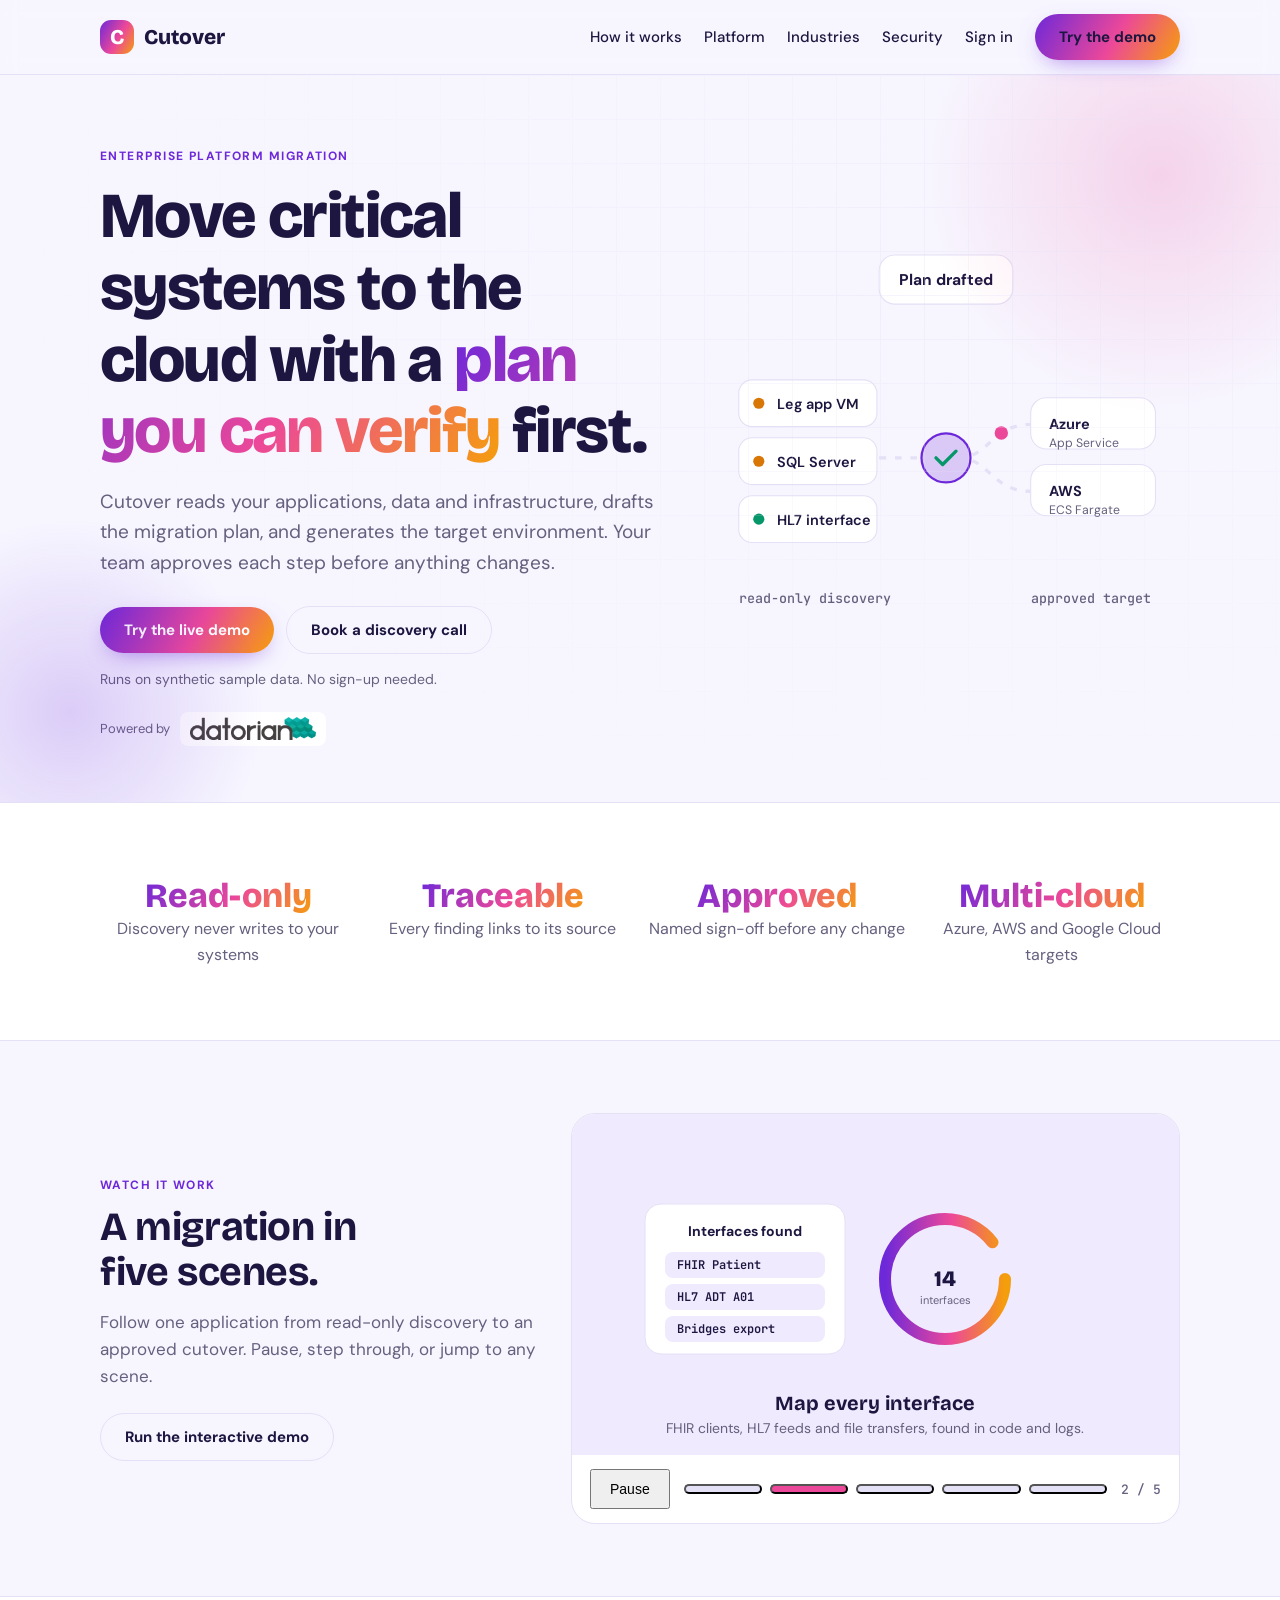
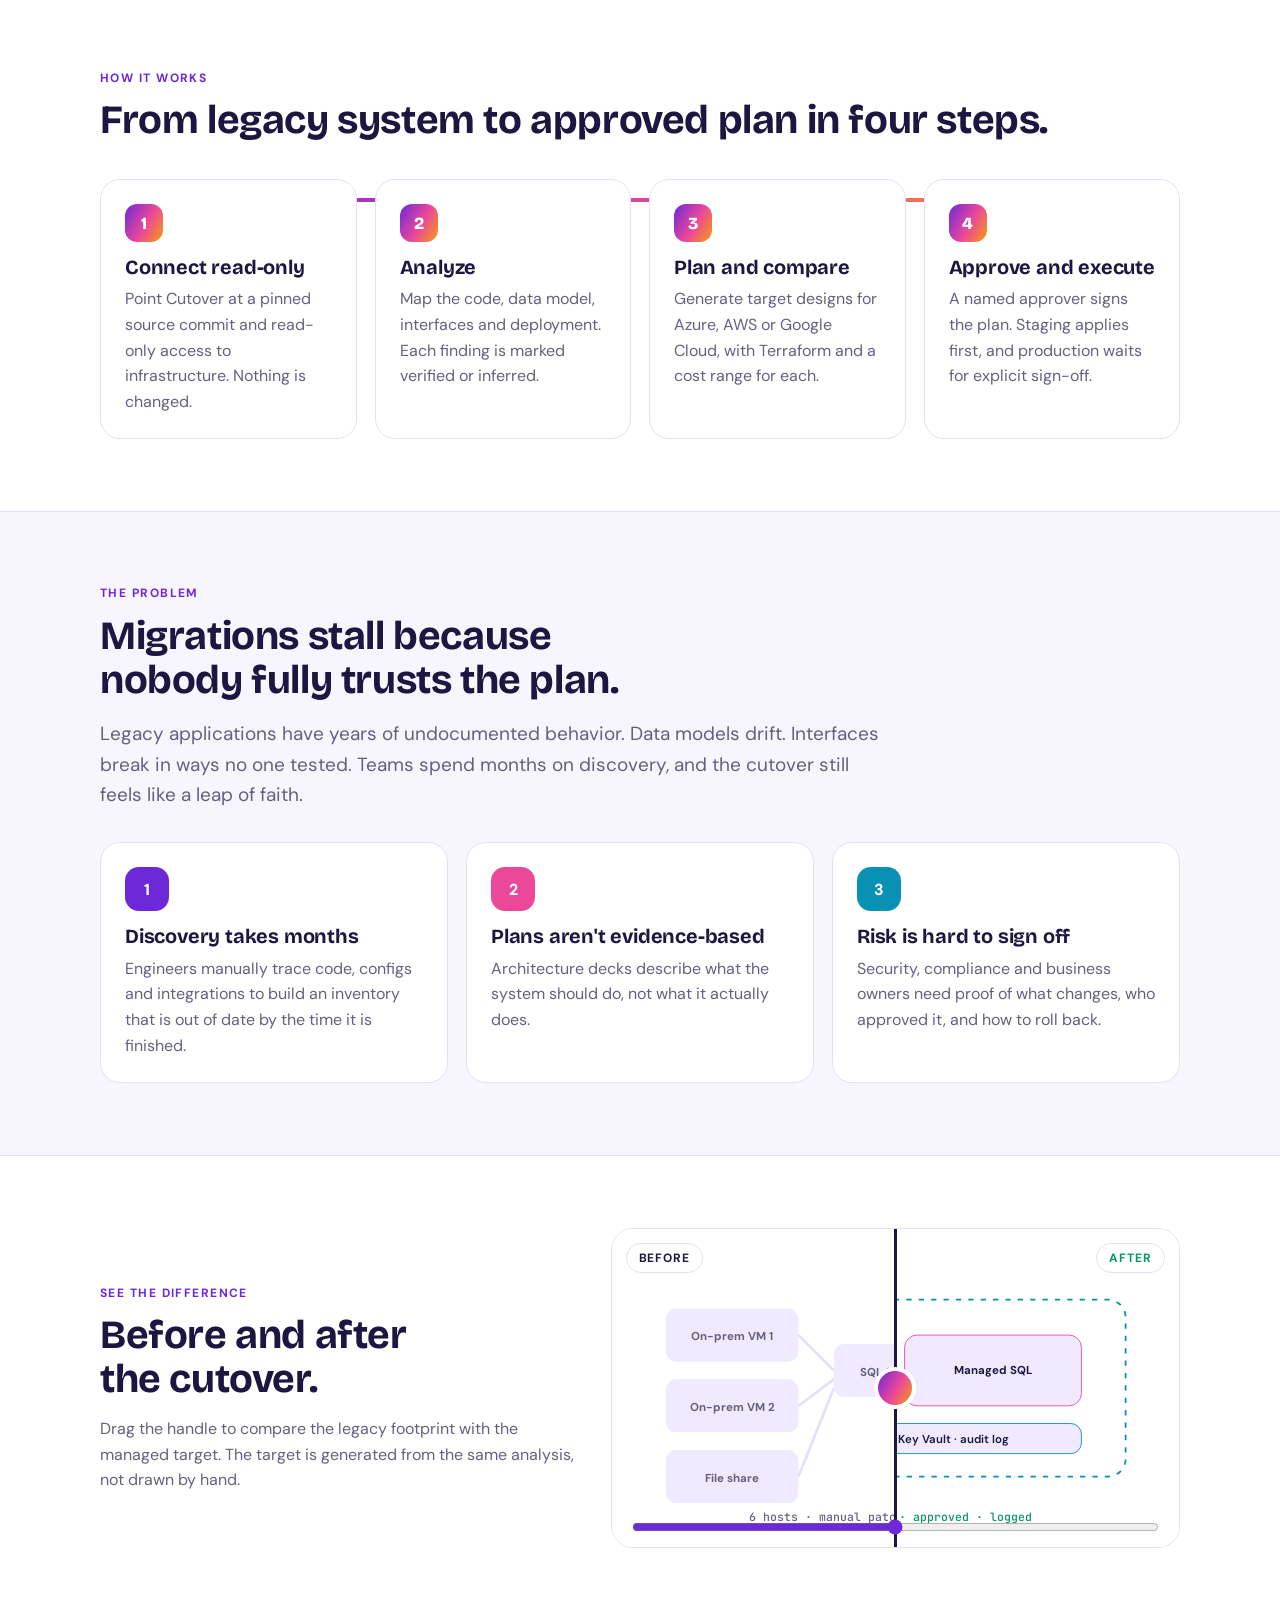
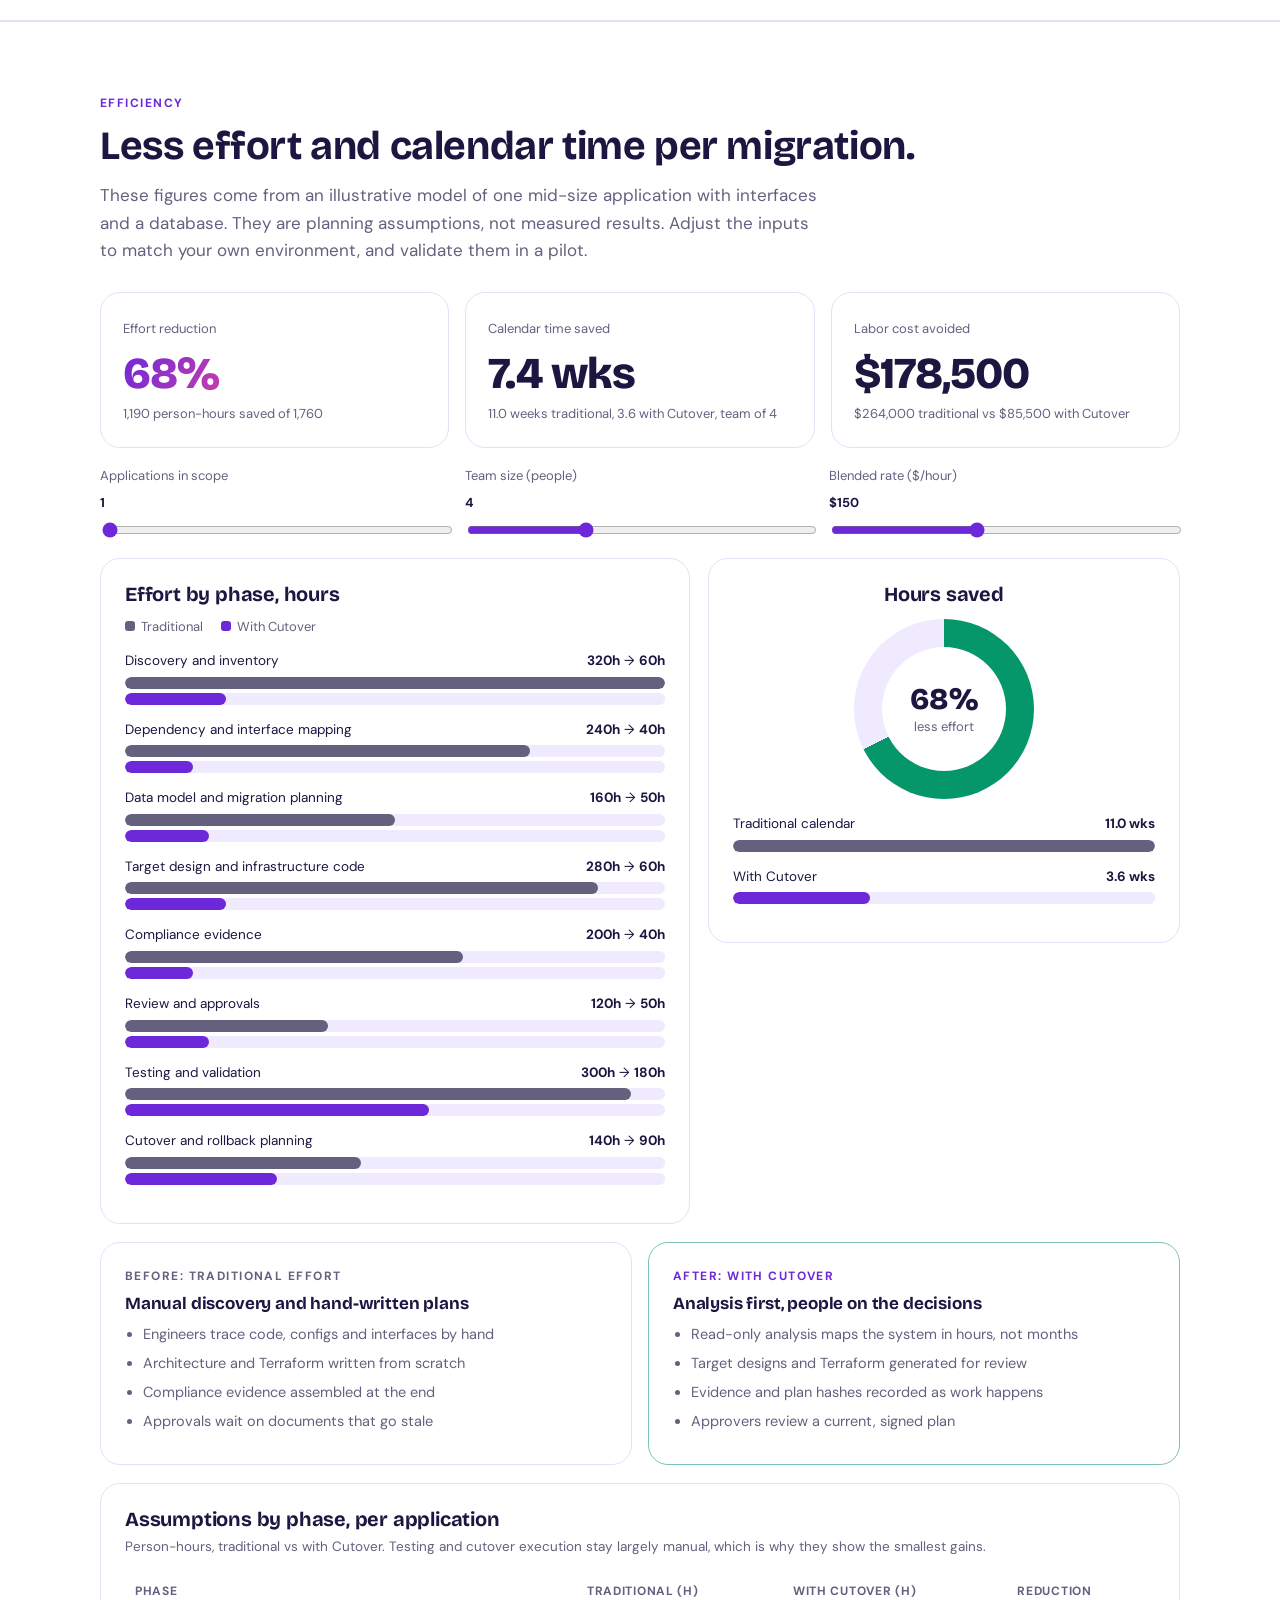
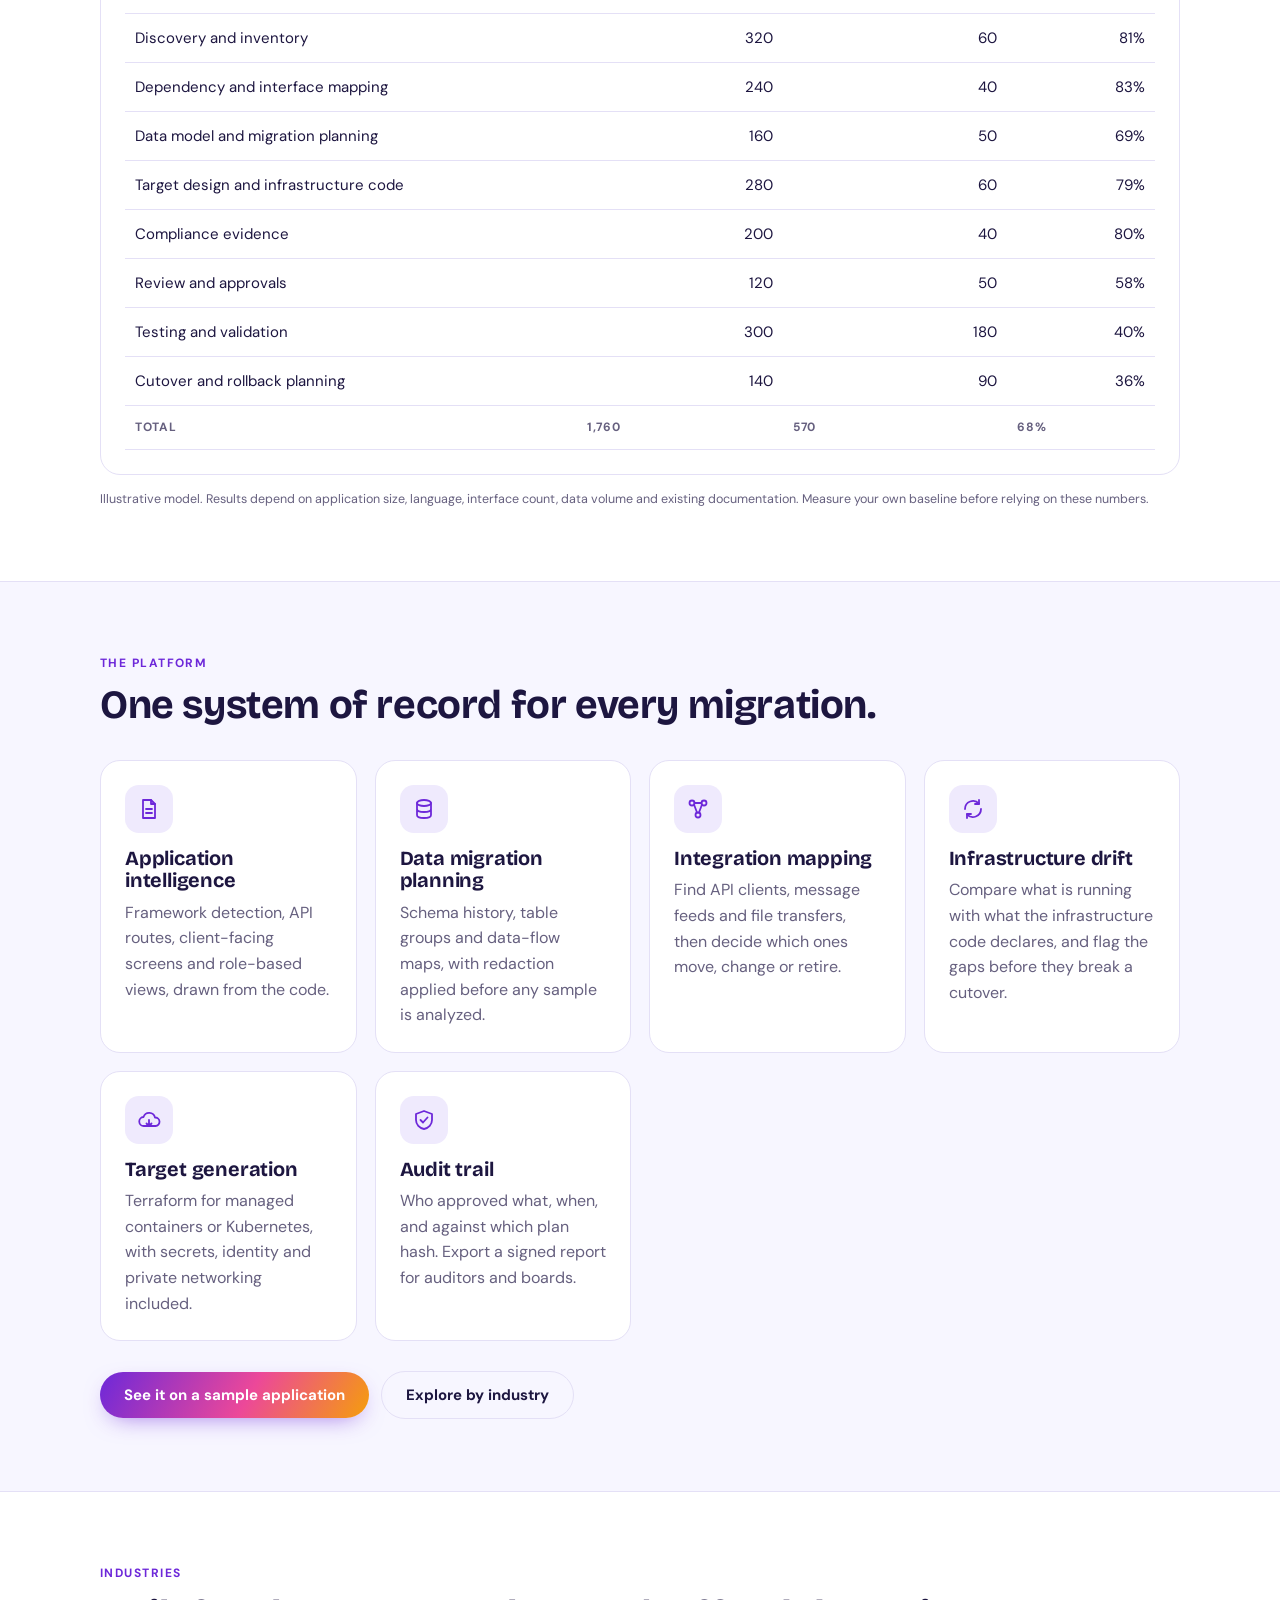
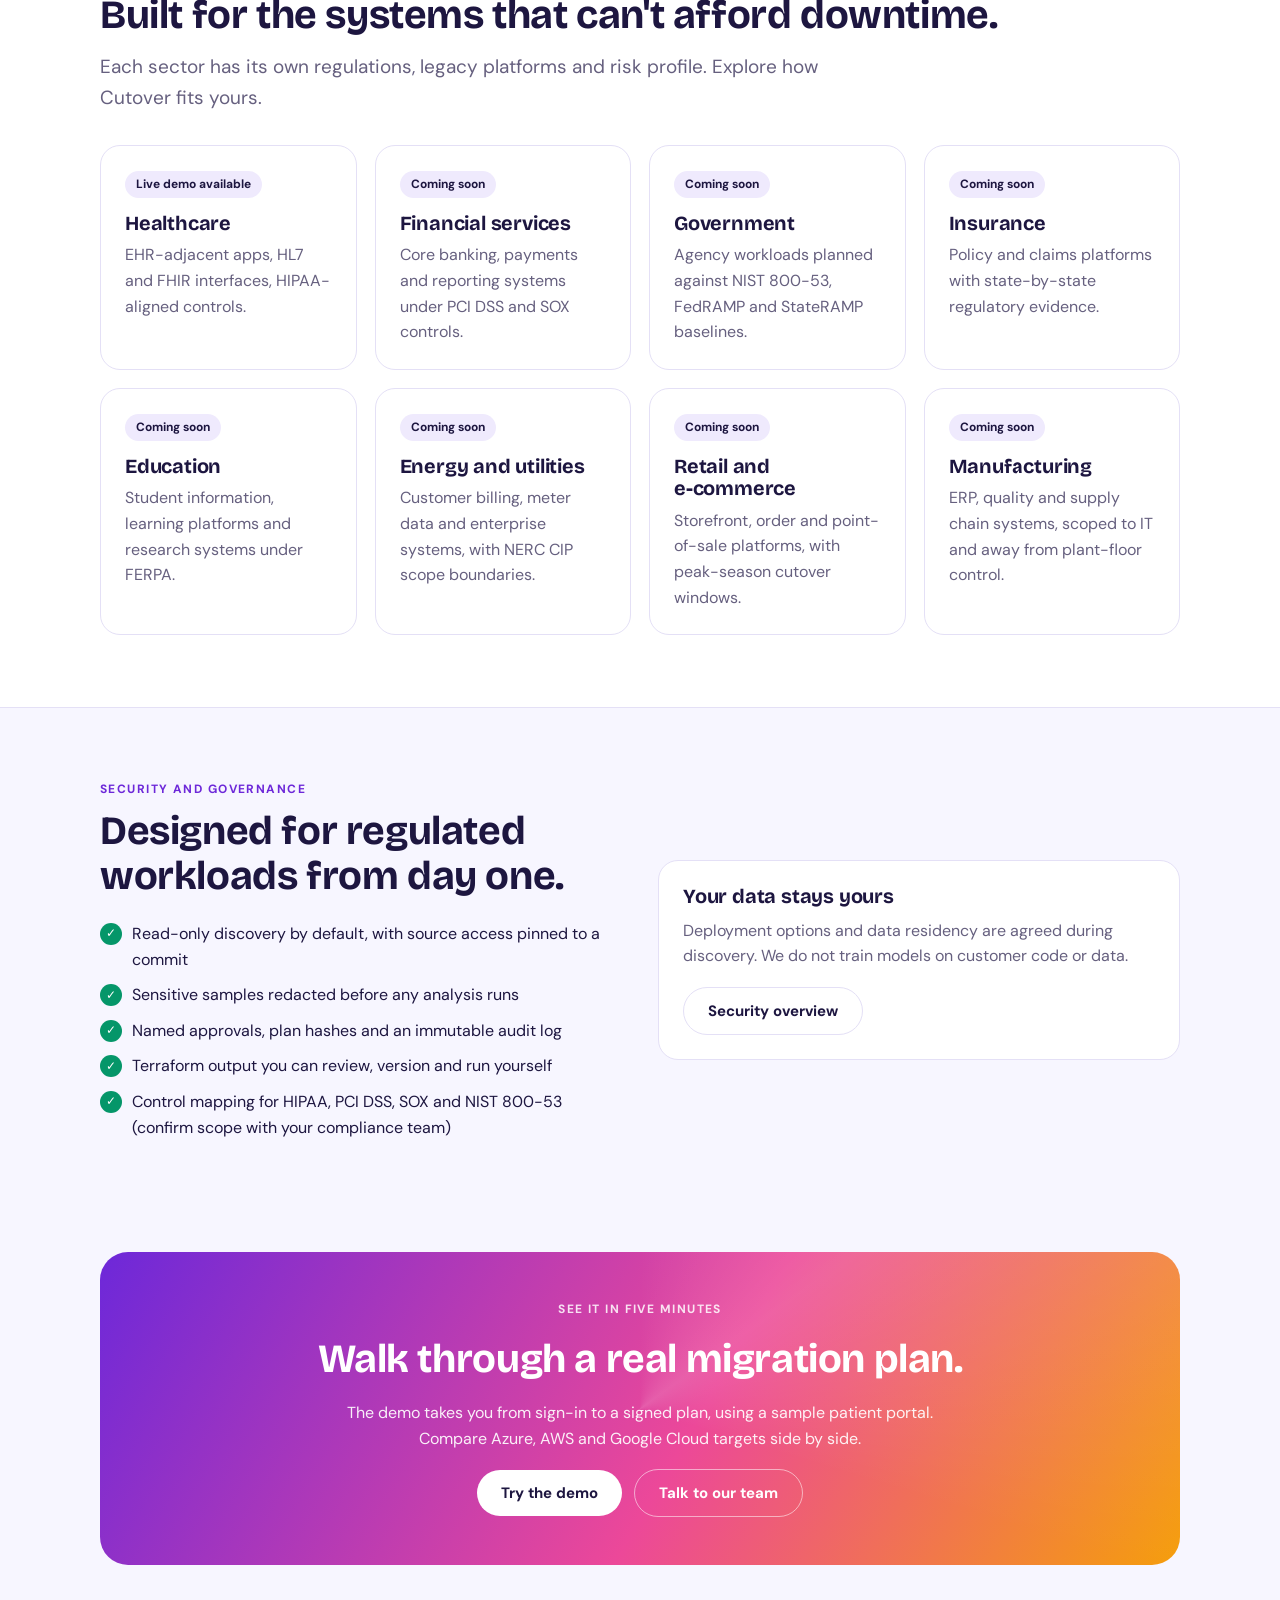
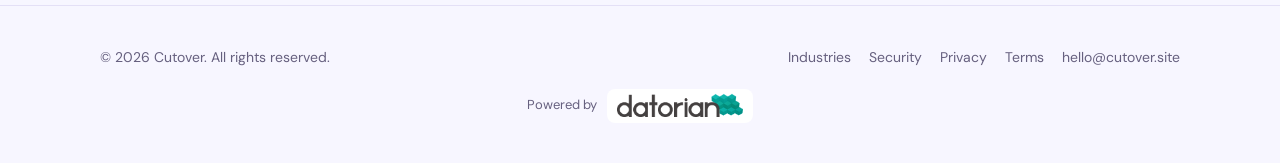
==== commit 5bd3ec6a: "Keep the Sign in link visible on phones The header hides regular nav links under 820px wide. The Sig" ====
--- a/index.html
+++ b/index.html
@@ -91,7 +91,7 @@
       <a href="#platform">Platform</a>
       <a href="industries/index.html">Industries</a>
       <a href="#trust">Security</a>
-      <a href="https://app.cutover.site">Sign in</a>
+      <a class="signin" href="https://app.cutover.site">Sign in</a>
       <a class="btn" data-demo-link>Try the demo</a>
     </nav>
   </div>
--- a/styles.css
+++ b/styles.css
@@ -52,6 +52,7 @@
 .links a:hover{color:var(--accent)}
 .links a[aria-current="page"]{color:var(--accent);font-weight:700}
 @media (max-width:820px){.links a:not(.btn){display:none}}
+@media (max-width:820px){.links a.signin{display:inline;white-space:nowrap}}
 
 /* Hero */
 .hero{padding-block:72px 56px;display:grid;gap:40px;grid-template-columns:1.1fr .9fr;align-items:center}
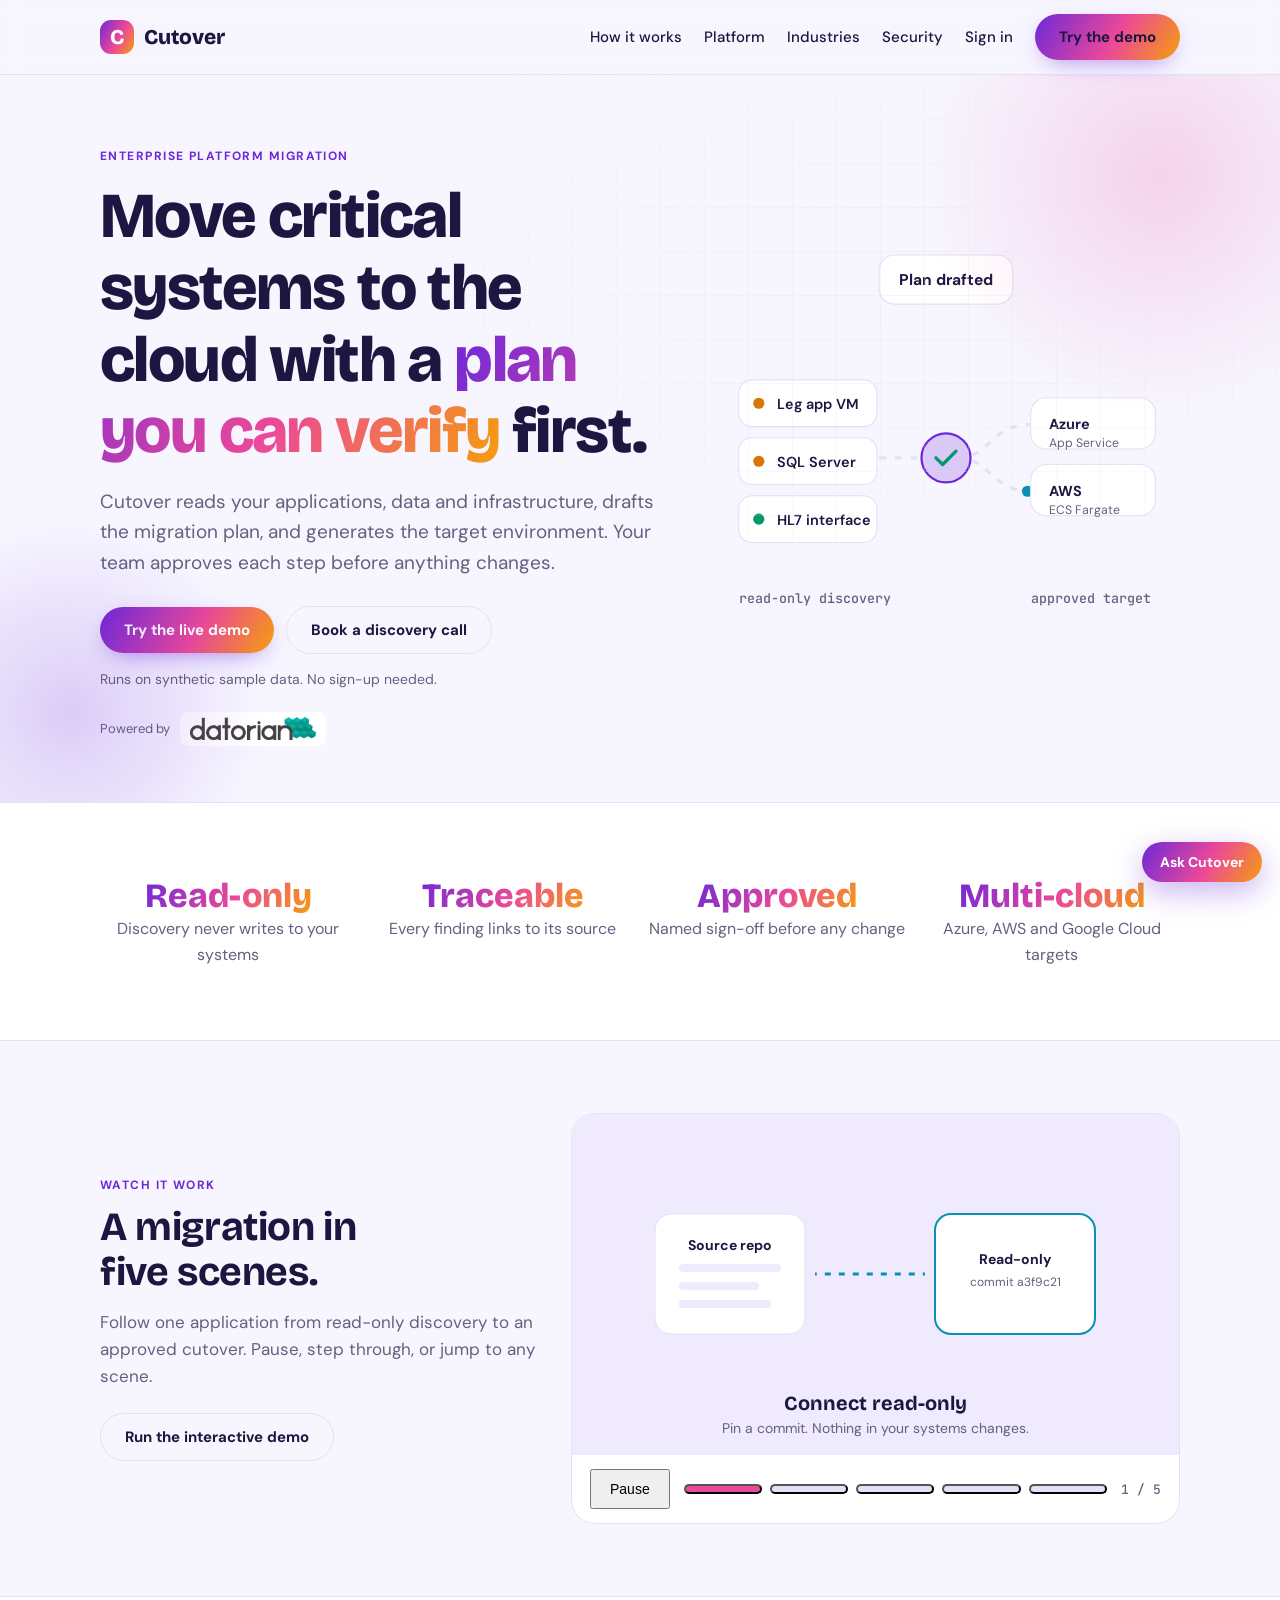
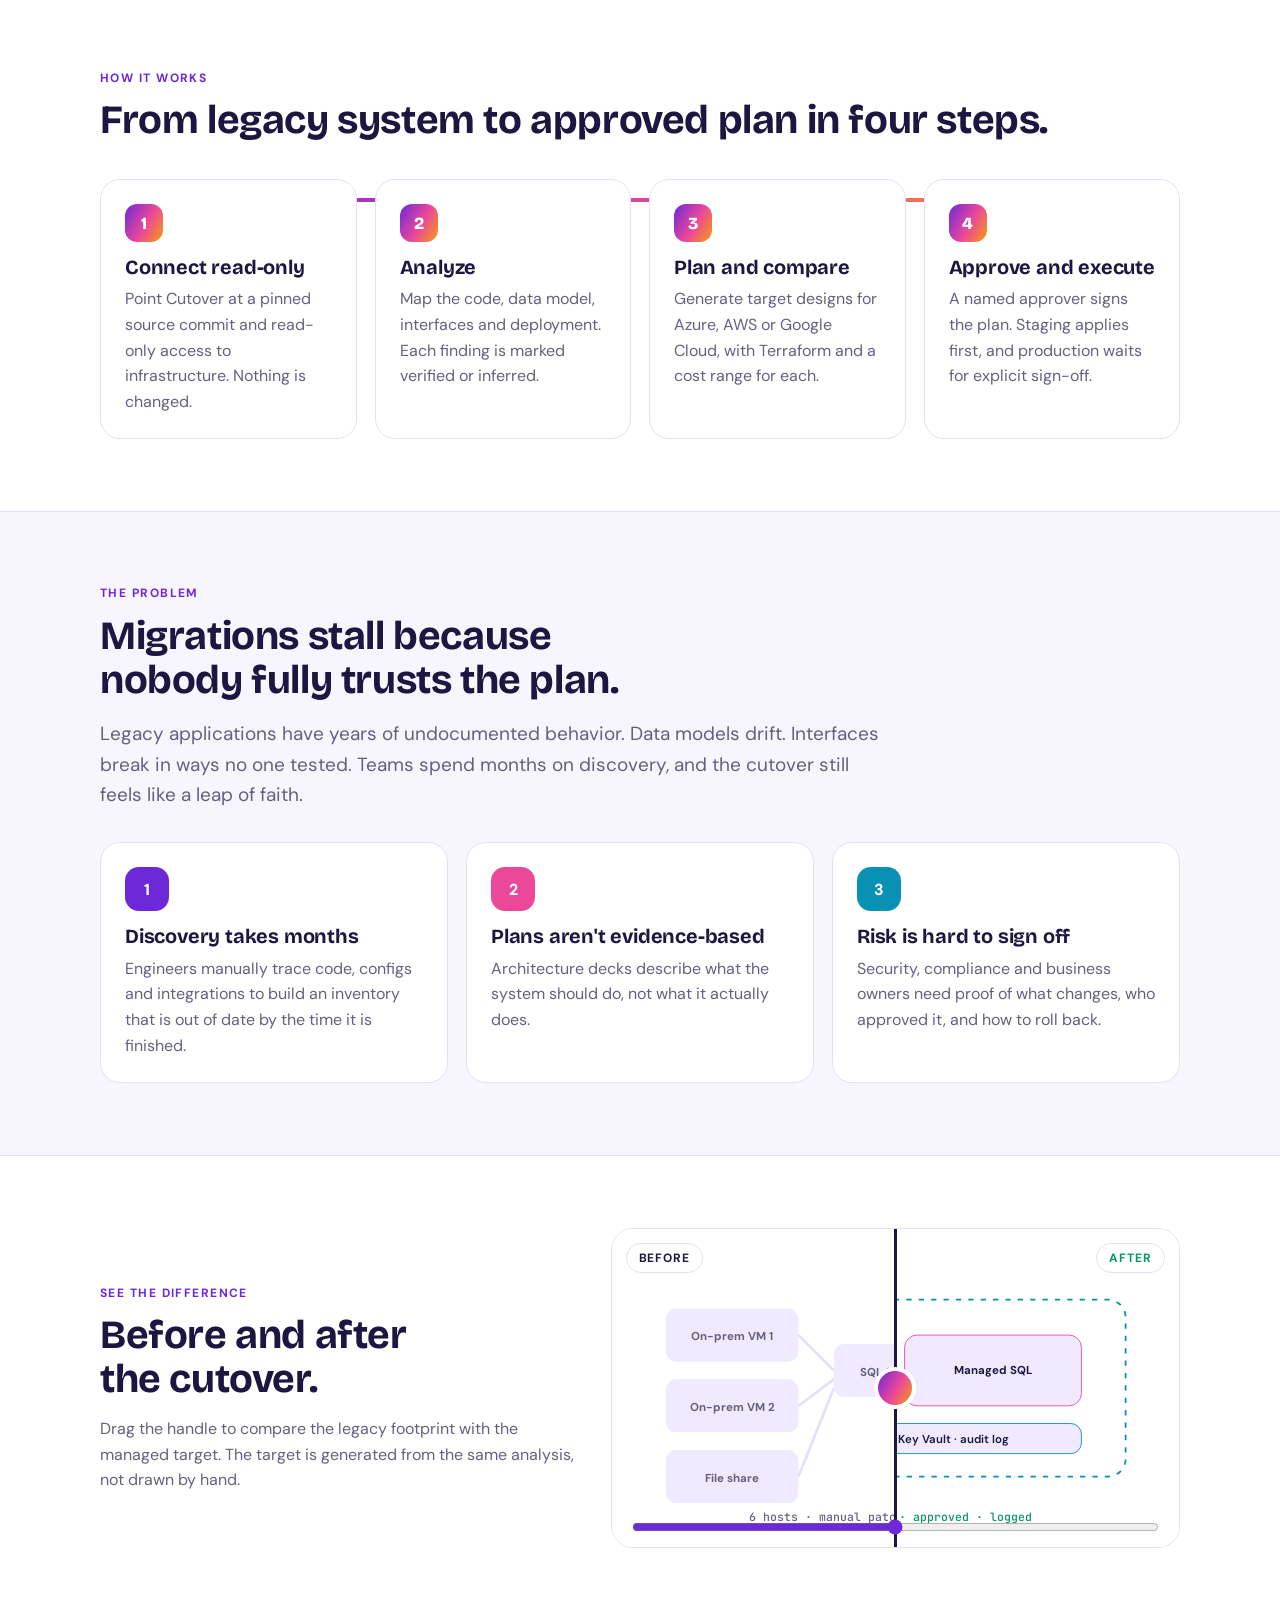
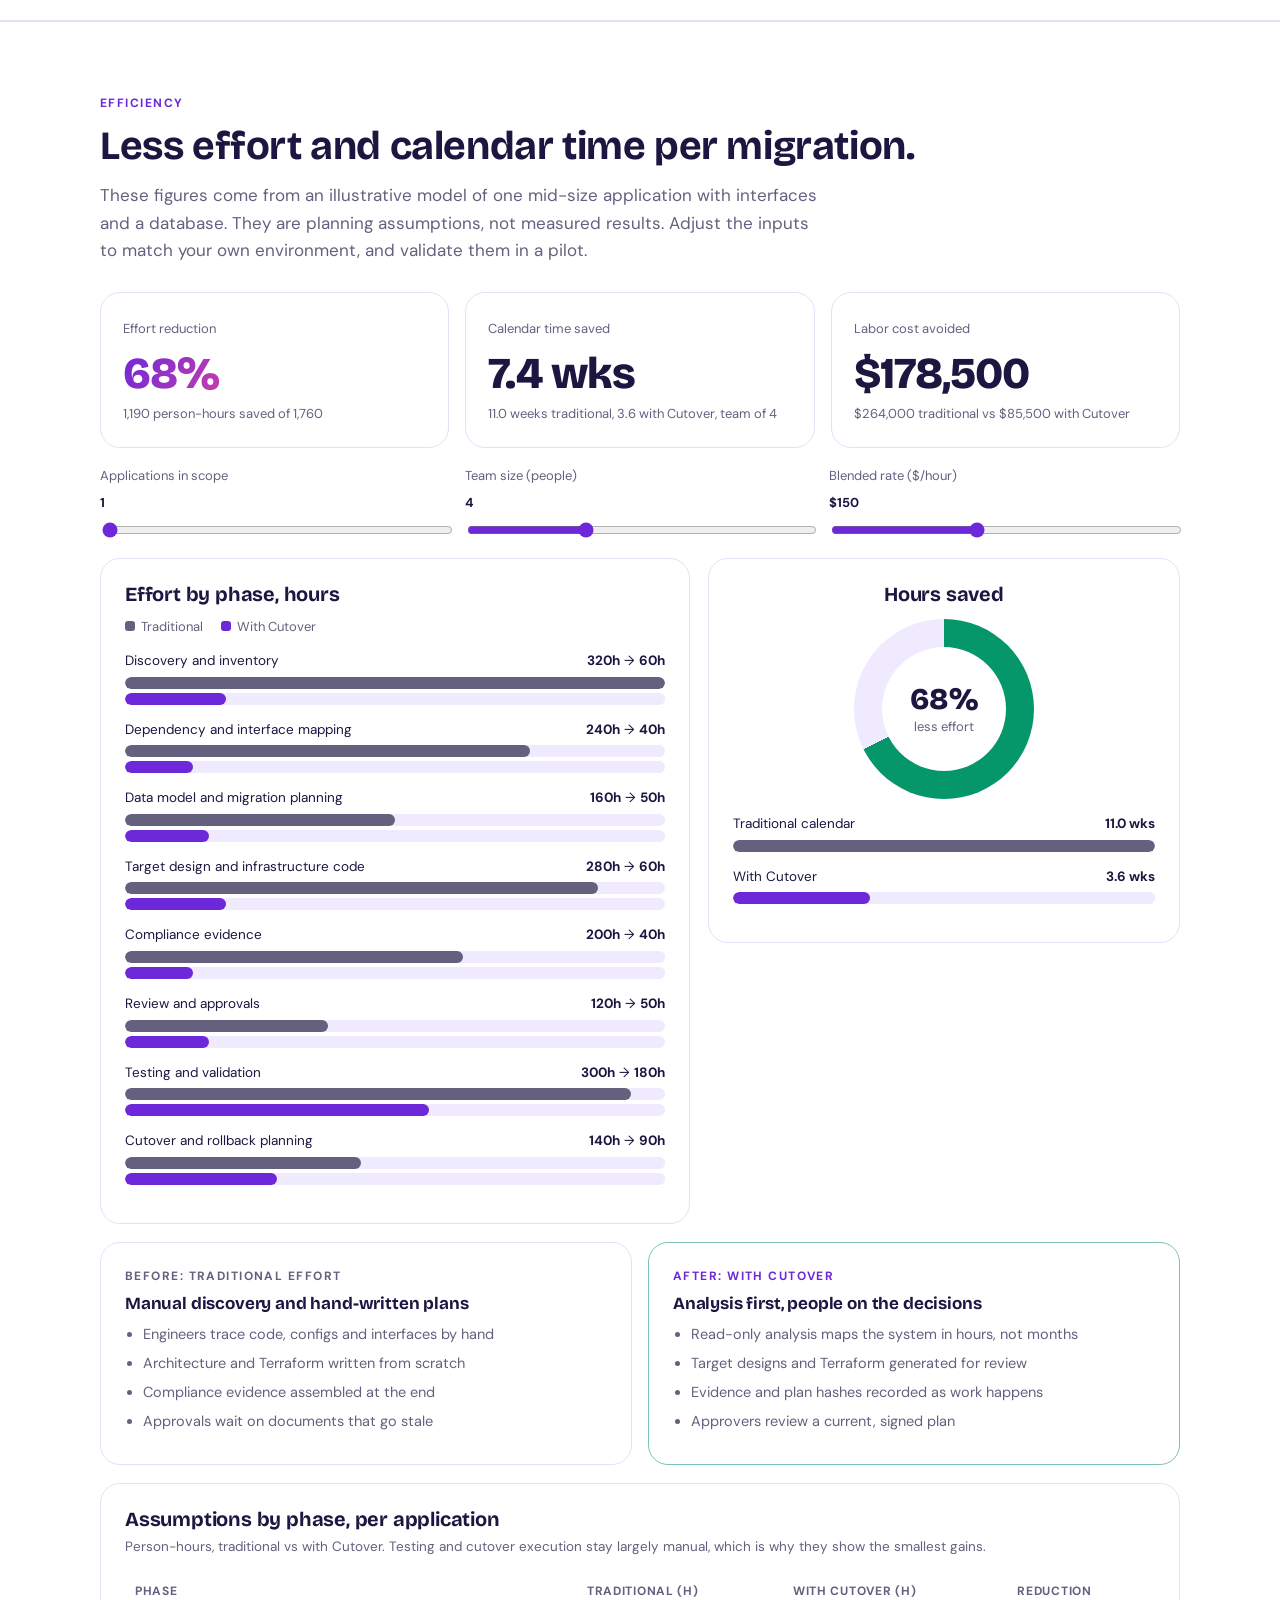
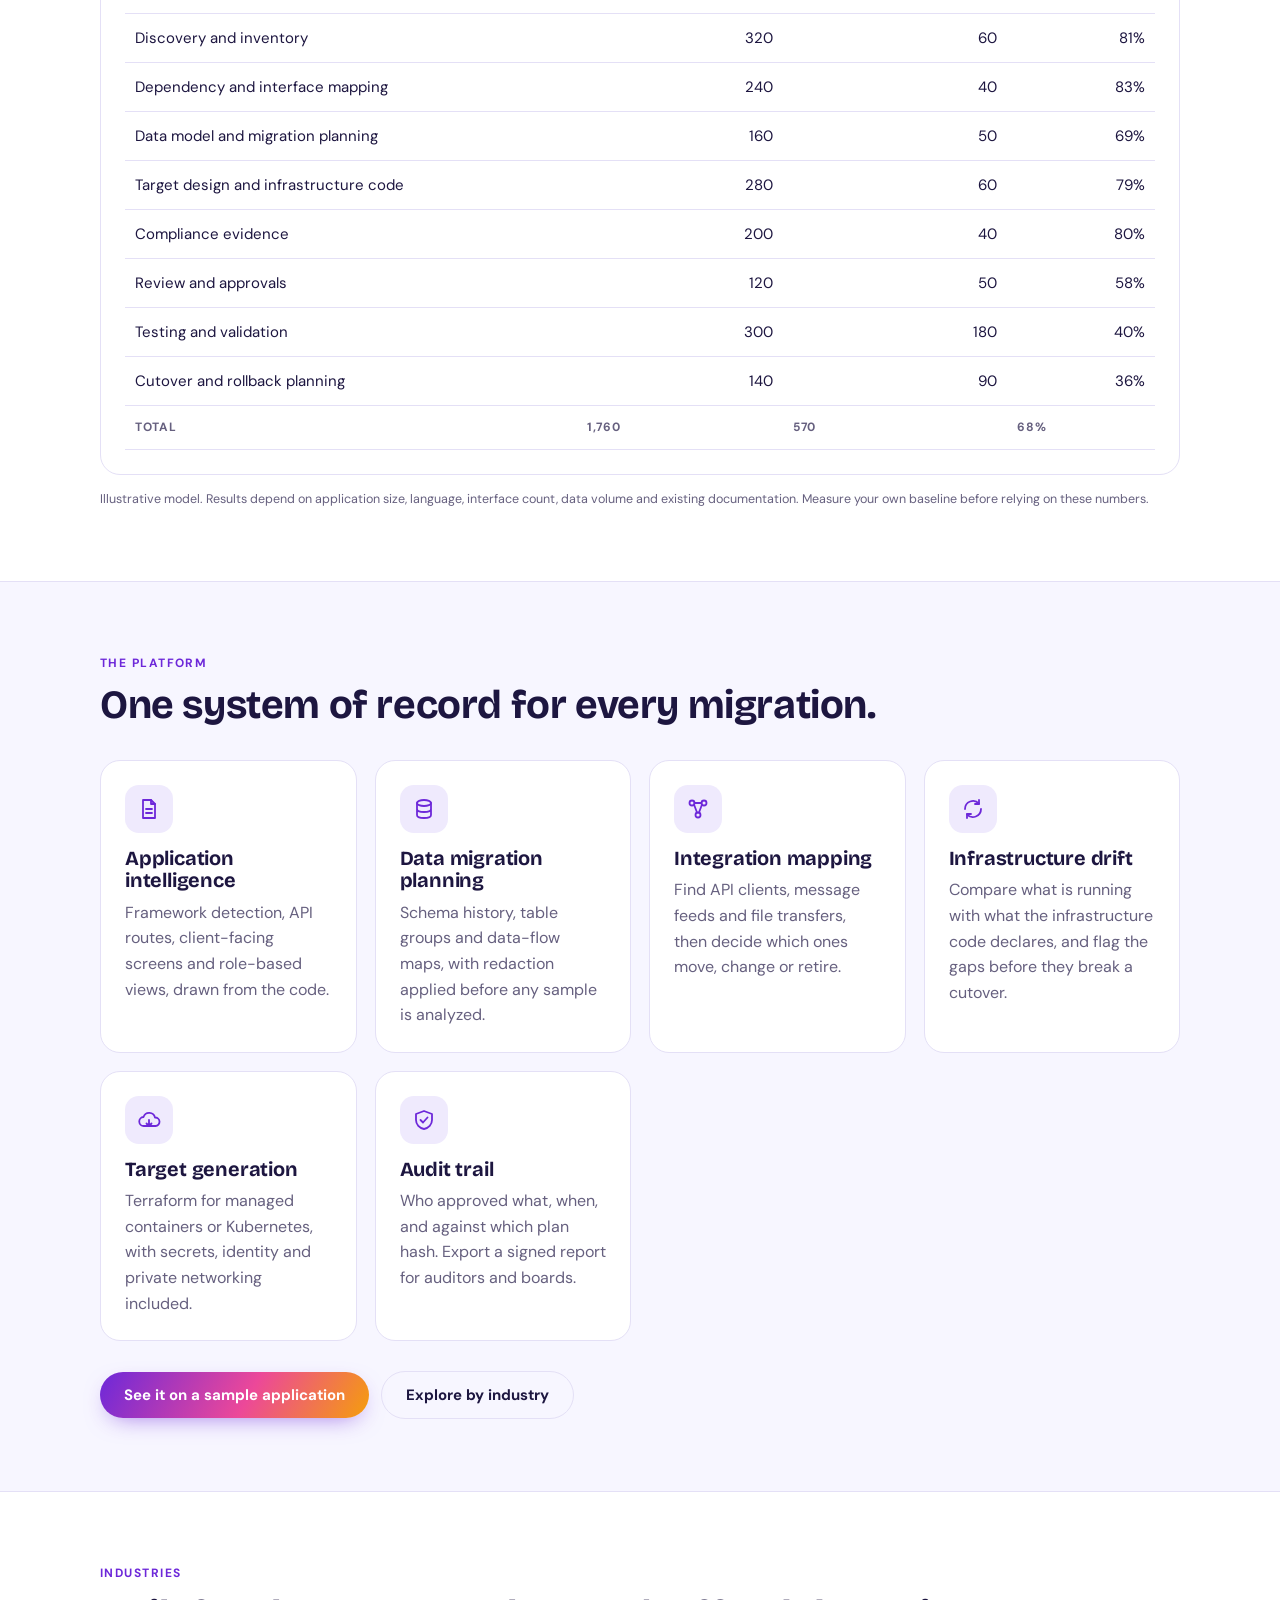
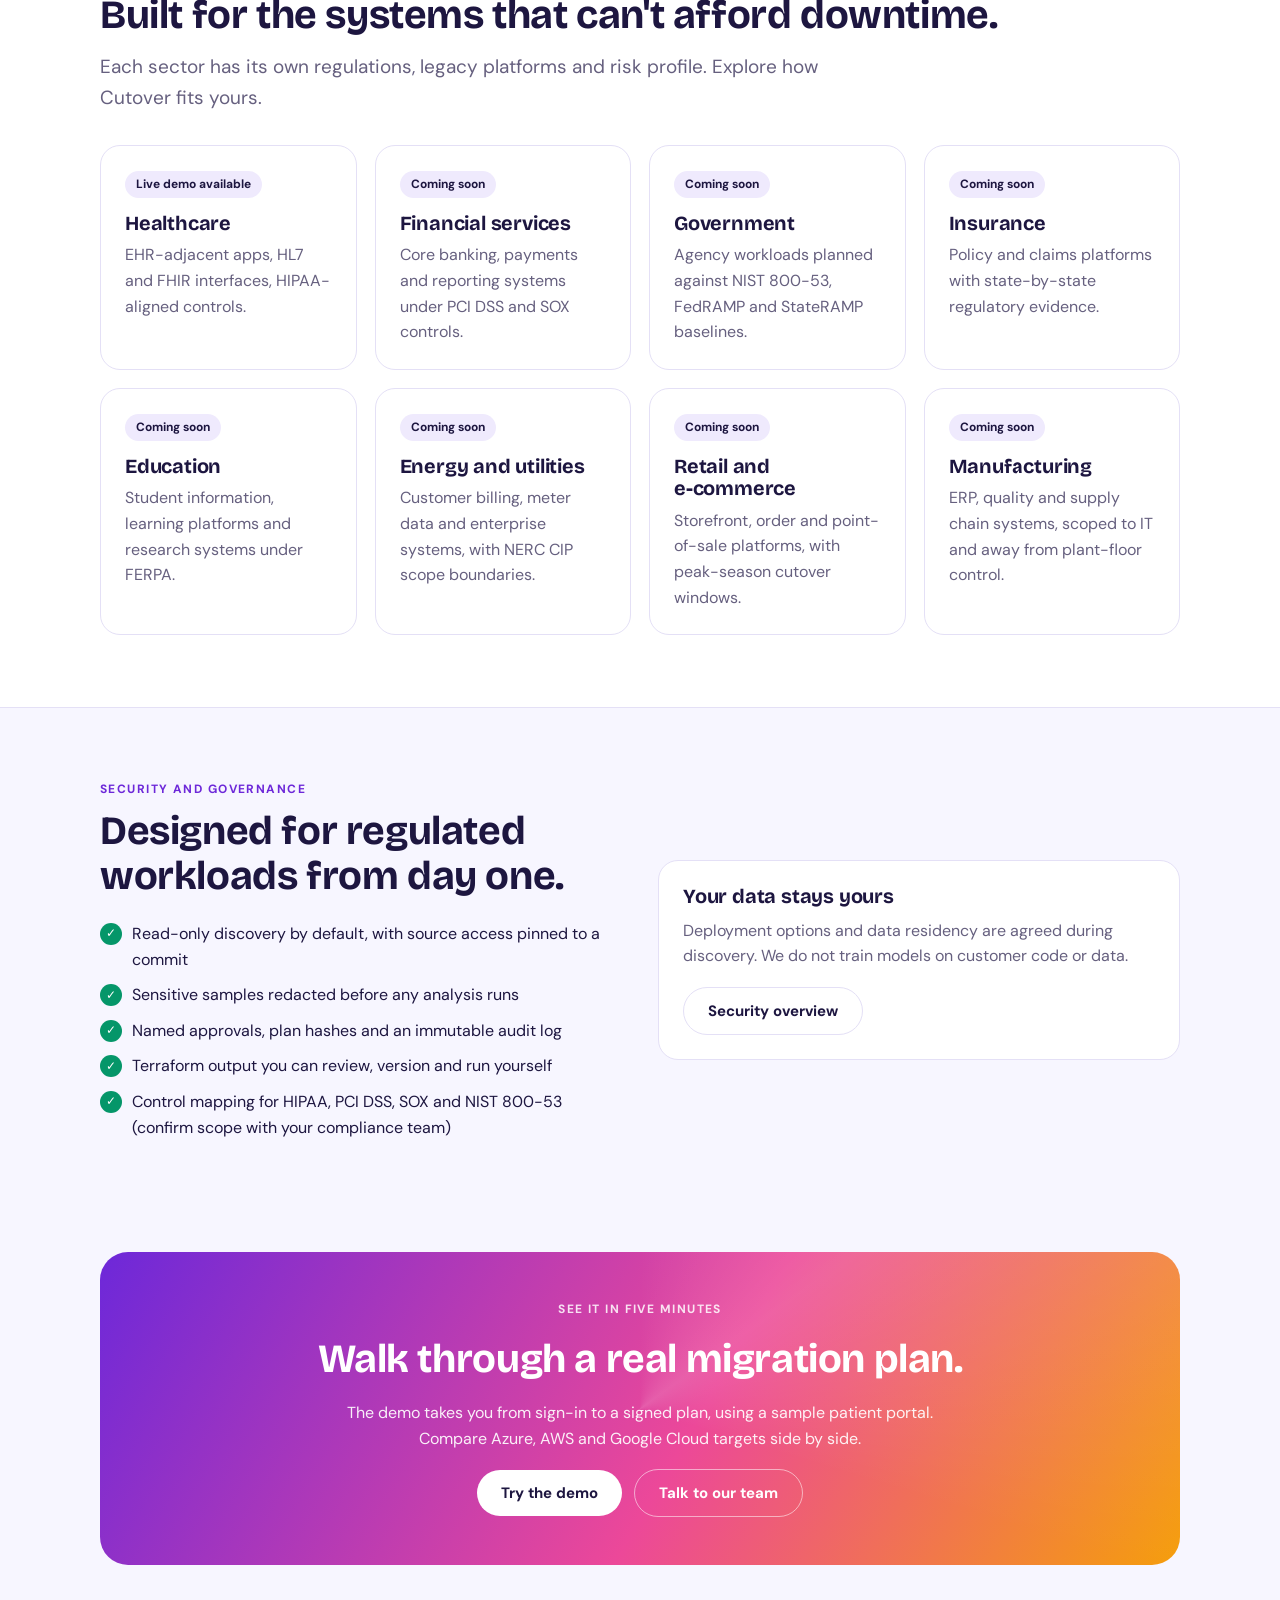
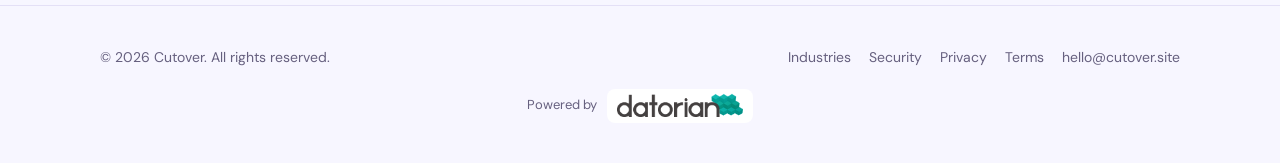
==== commit 4a0ae63d: "Add Ask Cutover to the marketing site A button and panel on every page that answers common questions" ====
--- a/index.html
+++ b/index.html
@@ -80,6 +80,7 @@
 @media (max-width:860px){.flow-svg{max-width:360px;margin:auto}}
 </style>
 <script src="site.js" defer></script>
+<script src="ask-cutover.js" defer></script>
 </head>
 <body>
 
--- a/styles.css
+++ b/styles.css
@@ -111,3 +111,23 @@
 .powered{display:flex;align-items:center;justify-content:center;gap:10px;margin-top:20px;font-size:13px;color:var(--muted)}
 .powered img{height:26px;width:auto;background:#ffffff;border-radius:8px;padding:4px 8px;box-sizing:content-box}
 .powered-hero{justify-content:flex-start;margin-top:22px}
+
+/* Ask Cutover: a button and a panel that answer common questions. No network call. */
+.ask-toggle{position:fixed;right:18px;bottom:18px;z-index:60;border:0;border-radius:999px;padding:11px 18px;font:700 14px var(--body);color:#fff;background:var(--grad);box-shadow:0 10px 30px rgba(109,40,217,.35);cursor:pointer}
+.ask-toggle:focus-visible,.ask-close:focus-visible,.ask-chip:focus-visible,.ask-form button:focus-visible{outline:3px solid var(--accent3);outline-offset:2px}
+.ask-panel{position:fixed;right:18px;bottom:74px;z-index:60;width:min(380px,calc(100vw - 36px));max-height:min(560px,calc(100vh - 110px));overflow:auto;background:var(--card);color:var(--fg);border:1px solid var(--line);border-radius:18px;padding:16px;box-shadow:0 24px 60px rgba(29,22,64,.25)}
+.ask-panel[hidden]{display:none}
+.ask-head{display:flex;align-items:center;justify-content:space-between;margin-bottom:10px;font:700 17px var(--display)}
+.ask-close{border:0;background:transparent;color:var(--muted);font-size:24px;line-height:1;cursor:pointer;padding:0 4px}
+.ask-form{display:grid;grid-template-columns:1fr auto;gap:8px}
+.ask-form input{min-width:0;border:1px solid var(--line);border-radius:12px;padding:10px 12px;font:15px var(--body);color:var(--fg);background:var(--bg)}
+.ask-form button{border:0;border-radius:12px;padding:10px 14px;font:700 14px var(--body);color:#fff;background:var(--accent);cursor:pointer}
+.ask-answer{margin-top:12px;font-size:15px;min-height:0}
+.ask-answer:empty{display:none}
+.ask-answer p{margin:0 0 8px}
+.ask-q{font-weight:700;color:var(--accent)}
+.ask-label{margin:14px 0 6px;font-size:12px;letter-spacing:.08em;text-transform:uppercase;color:var(--muted)}
+.ask-chips{display:flex;flex-wrap:wrap;gap:6px}
+.ask-chip{border:1px solid var(--line);background:var(--soft);color:var(--fg);border-radius:999px;padding:6px 11px;font:500 13px var(--body);cursor:pointer;text-align:left}
+.ask-chip:hover{border-color:var(--accent)}
+@media (max-width:560px){.ask-panel{right:12px;left:12px;width:auto;bottom:70px}.ask-toggle{right:12px;bottom:12px}}
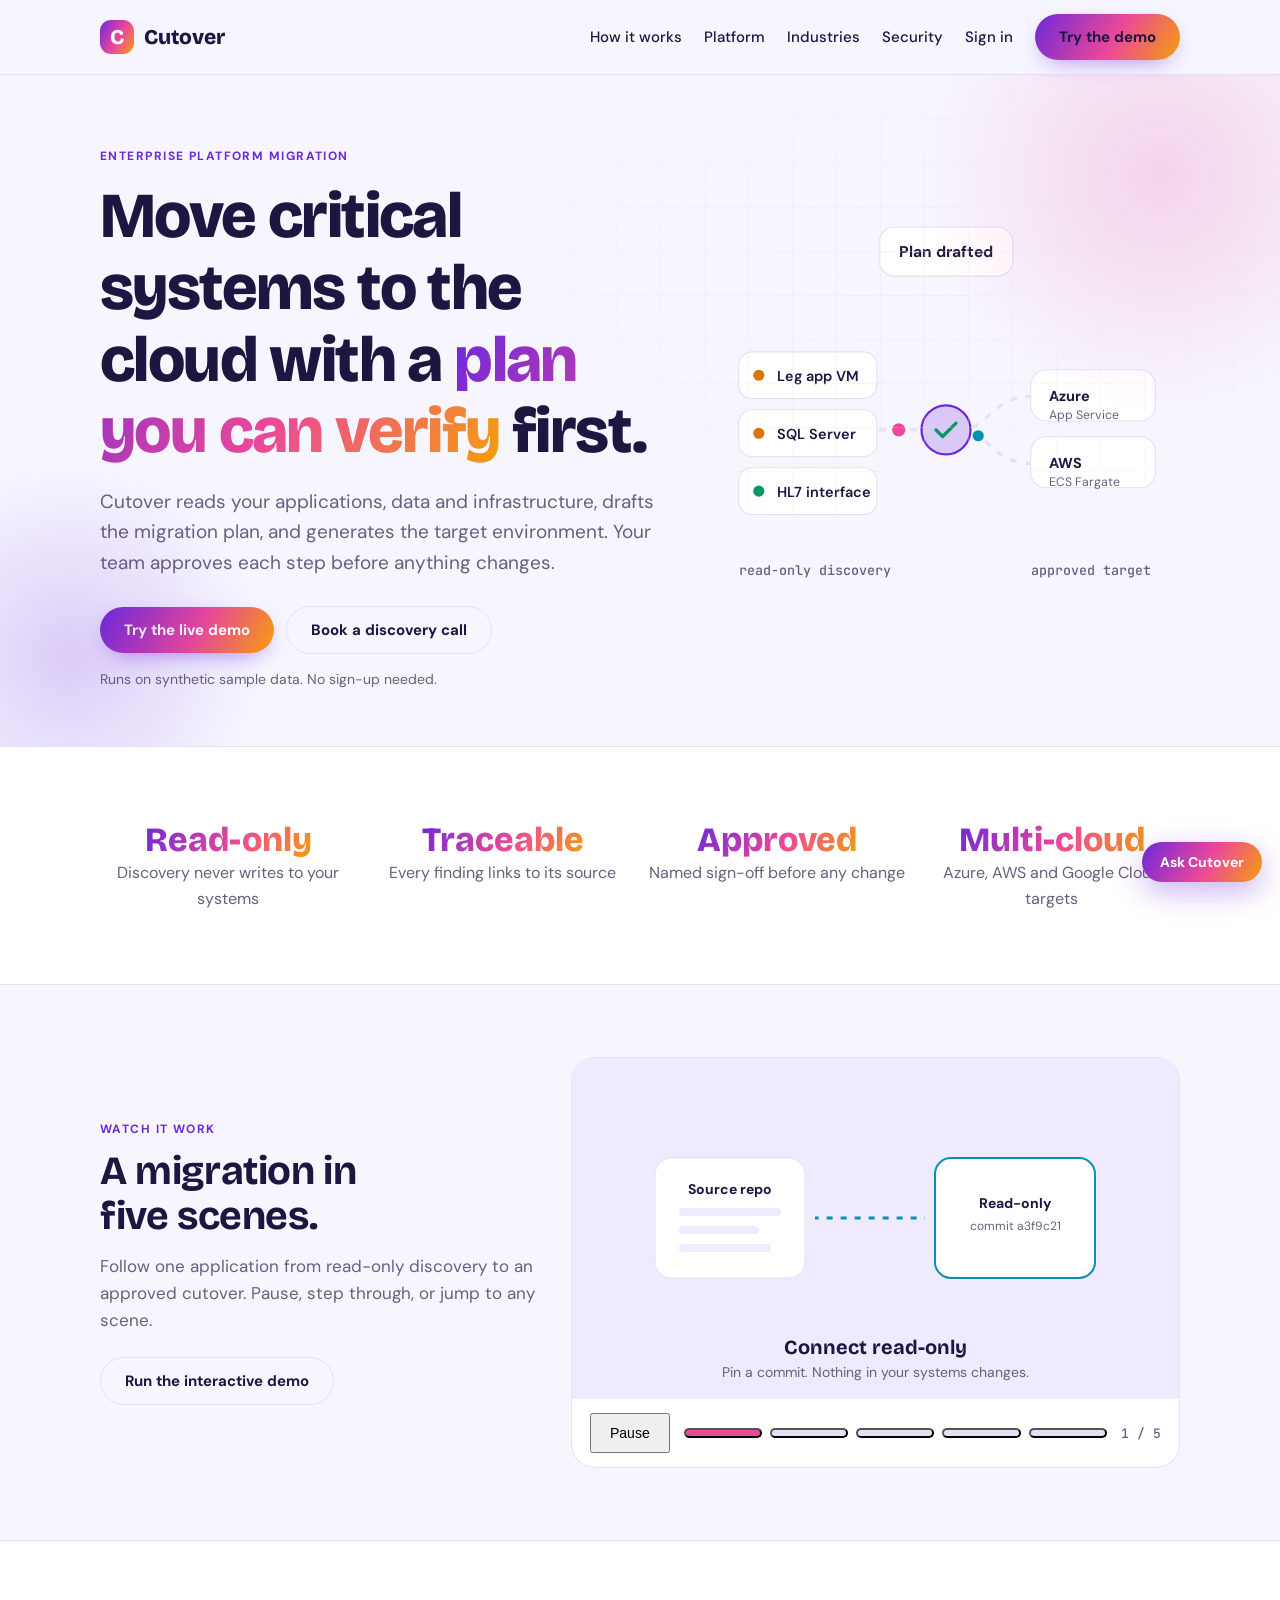
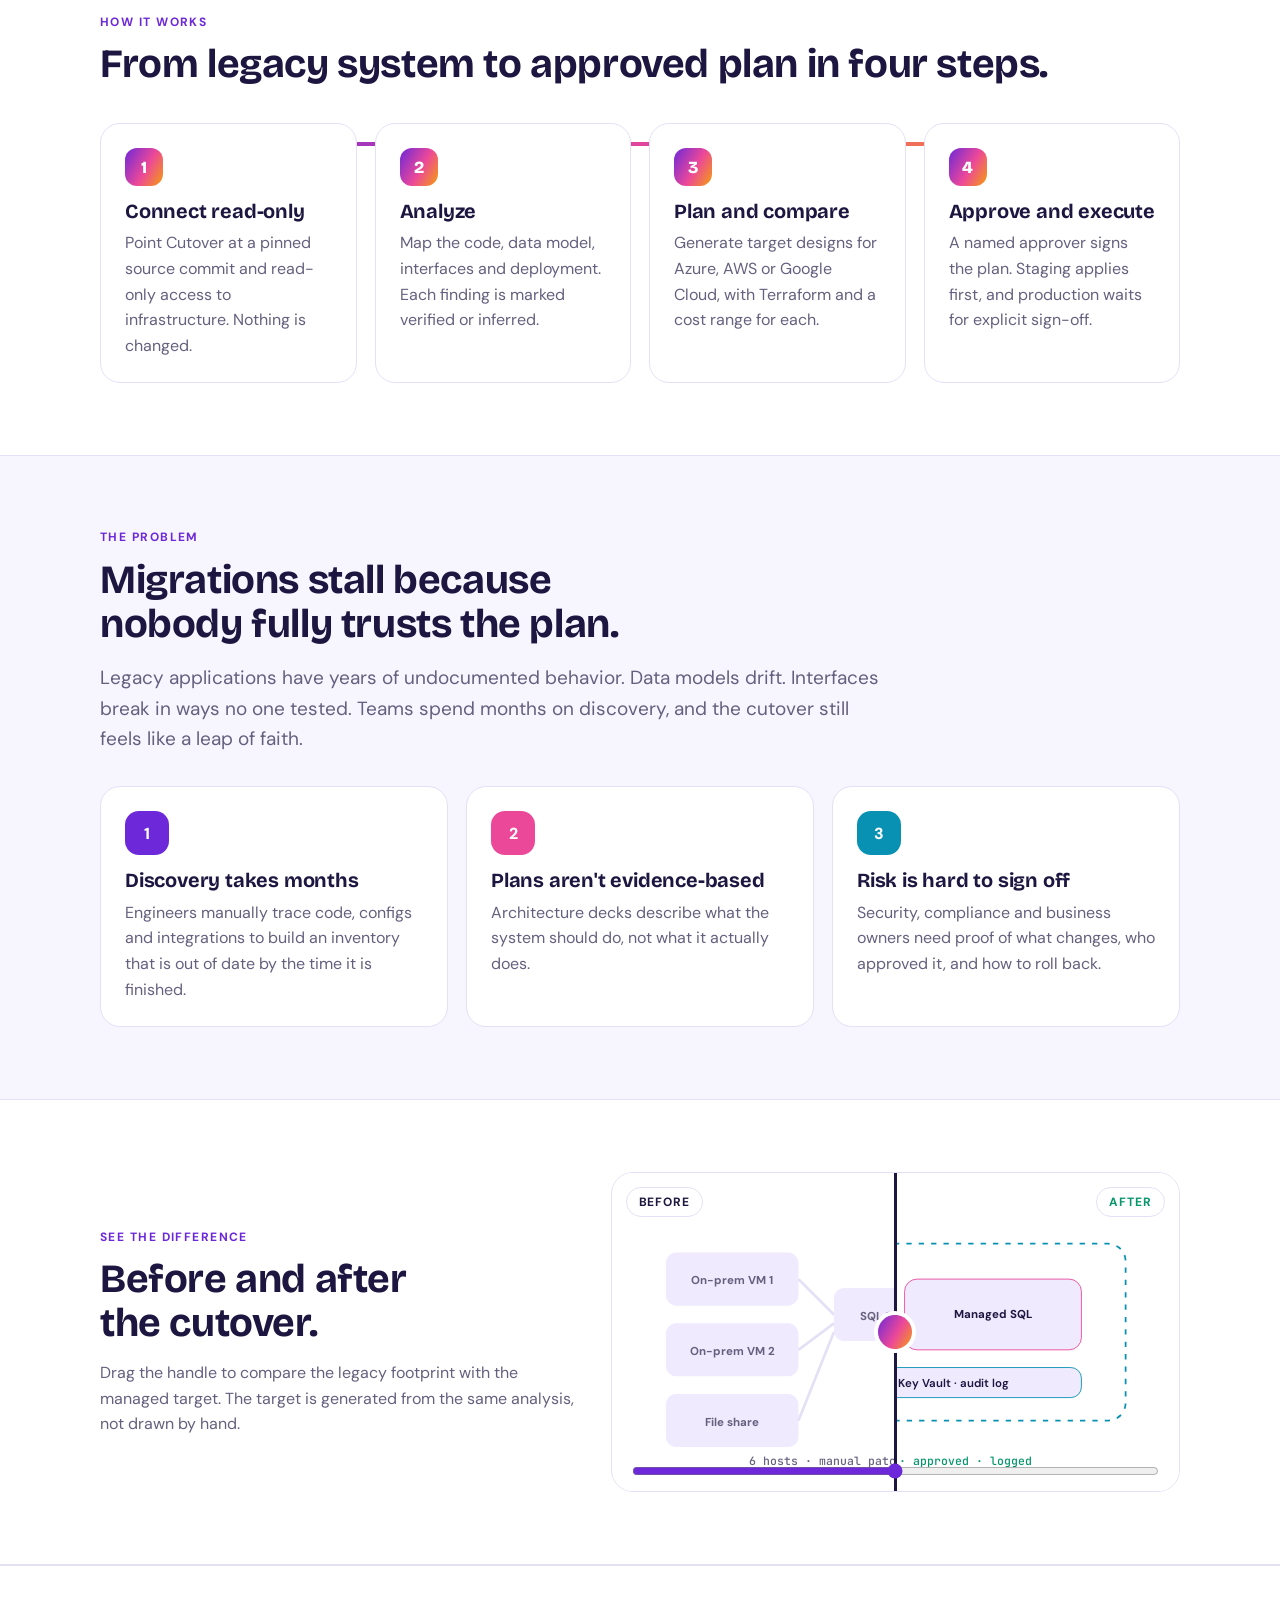
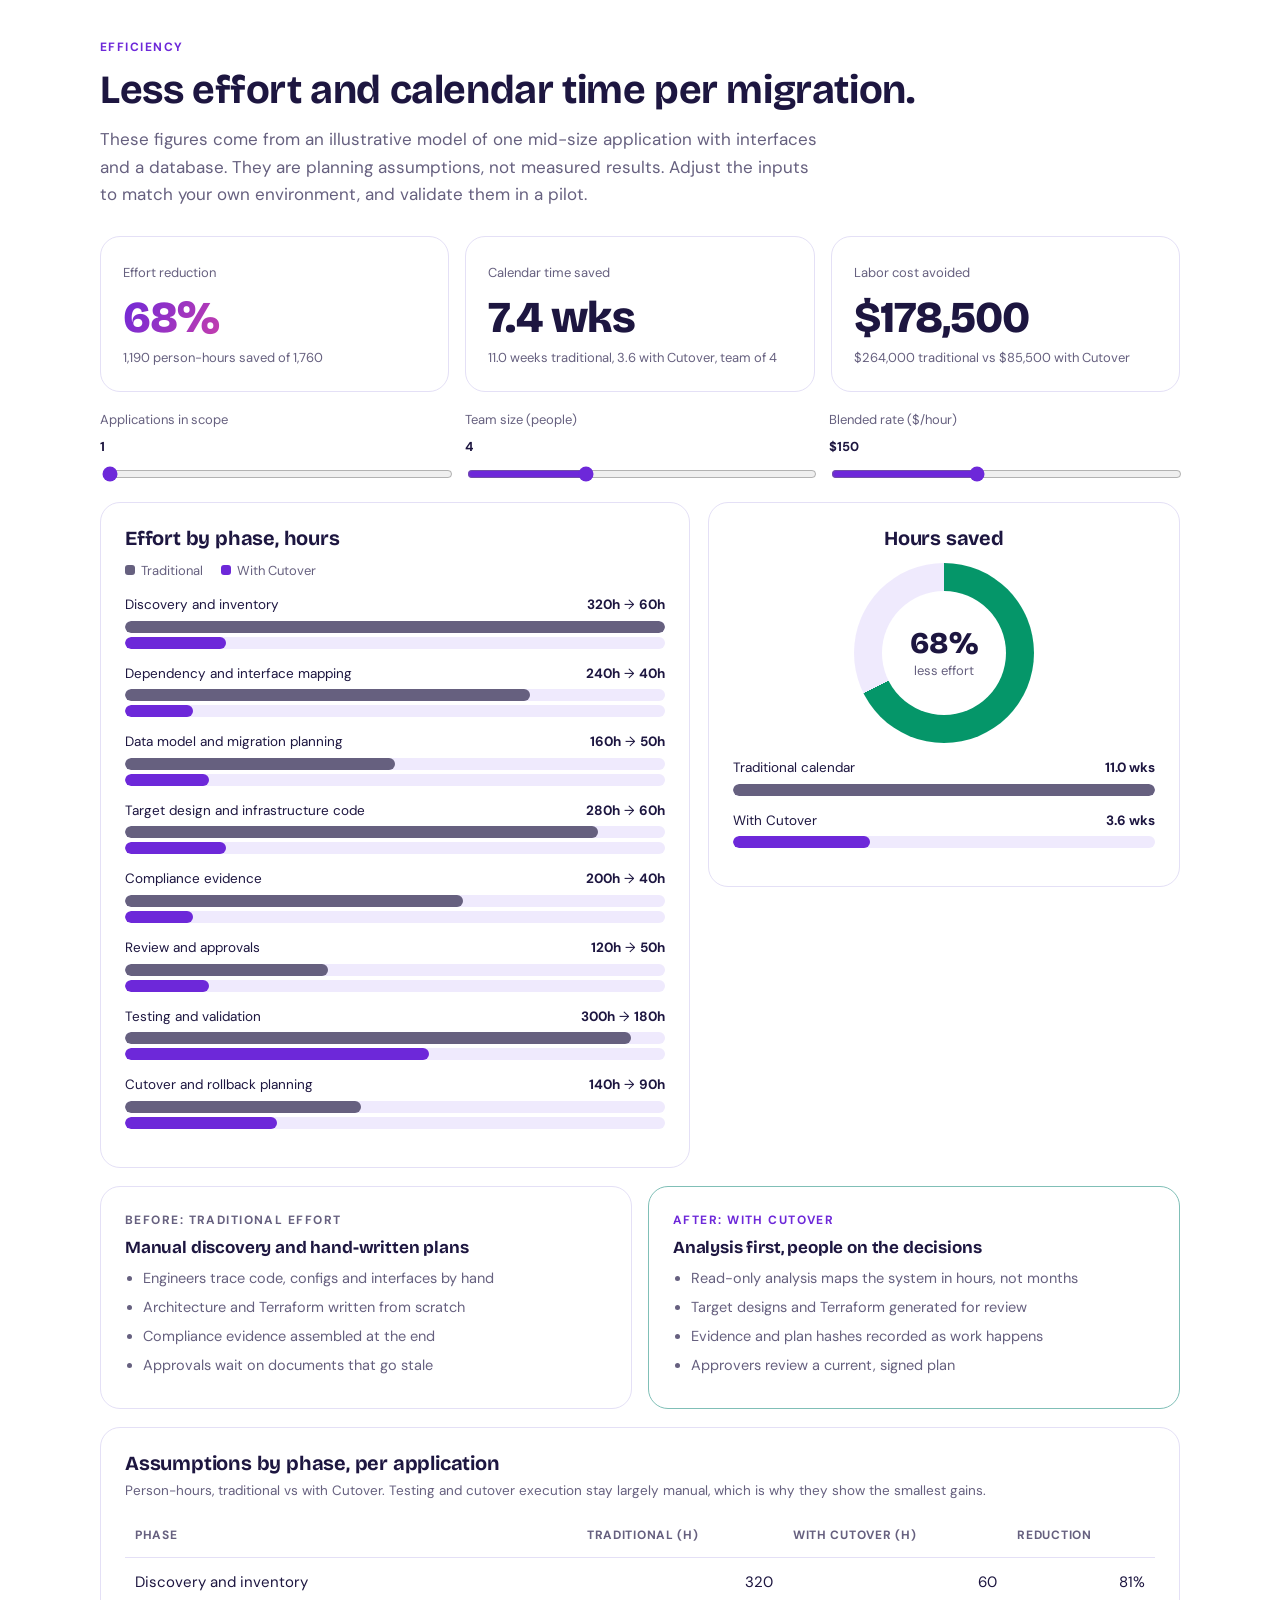
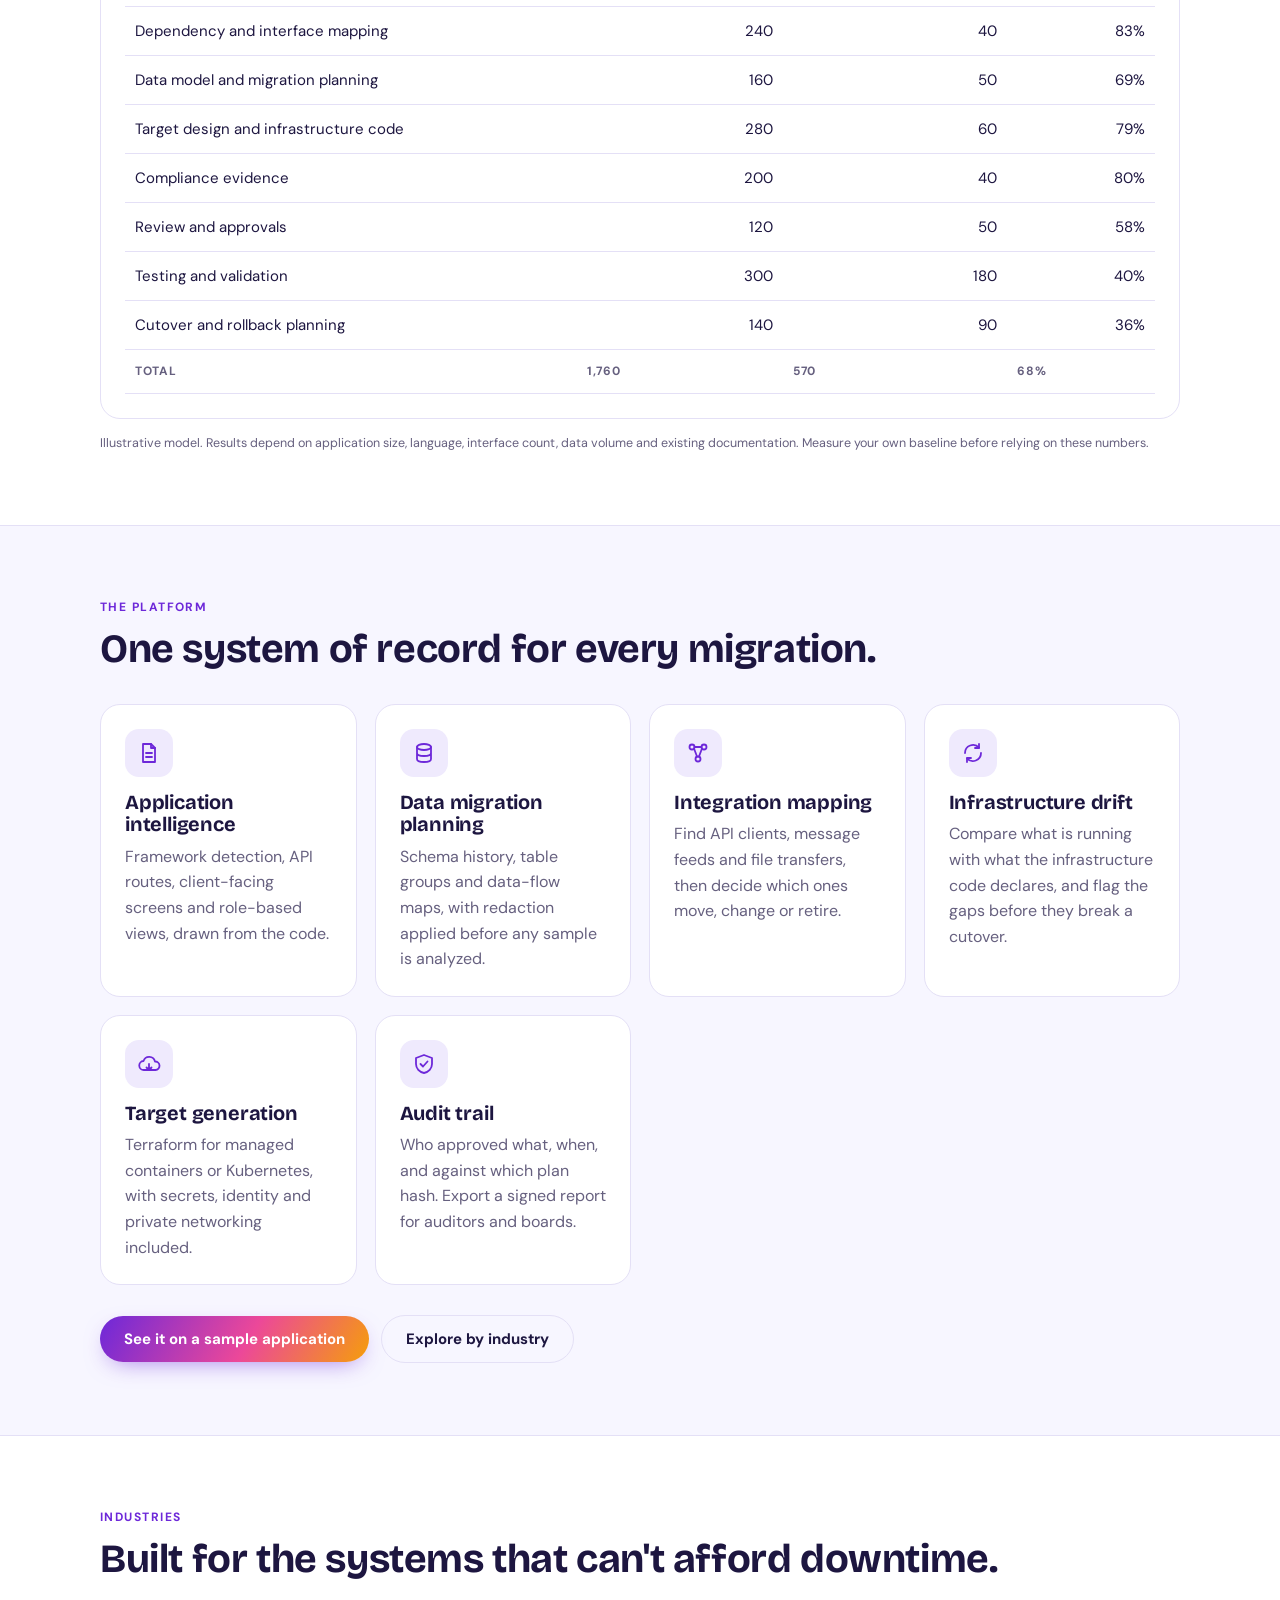
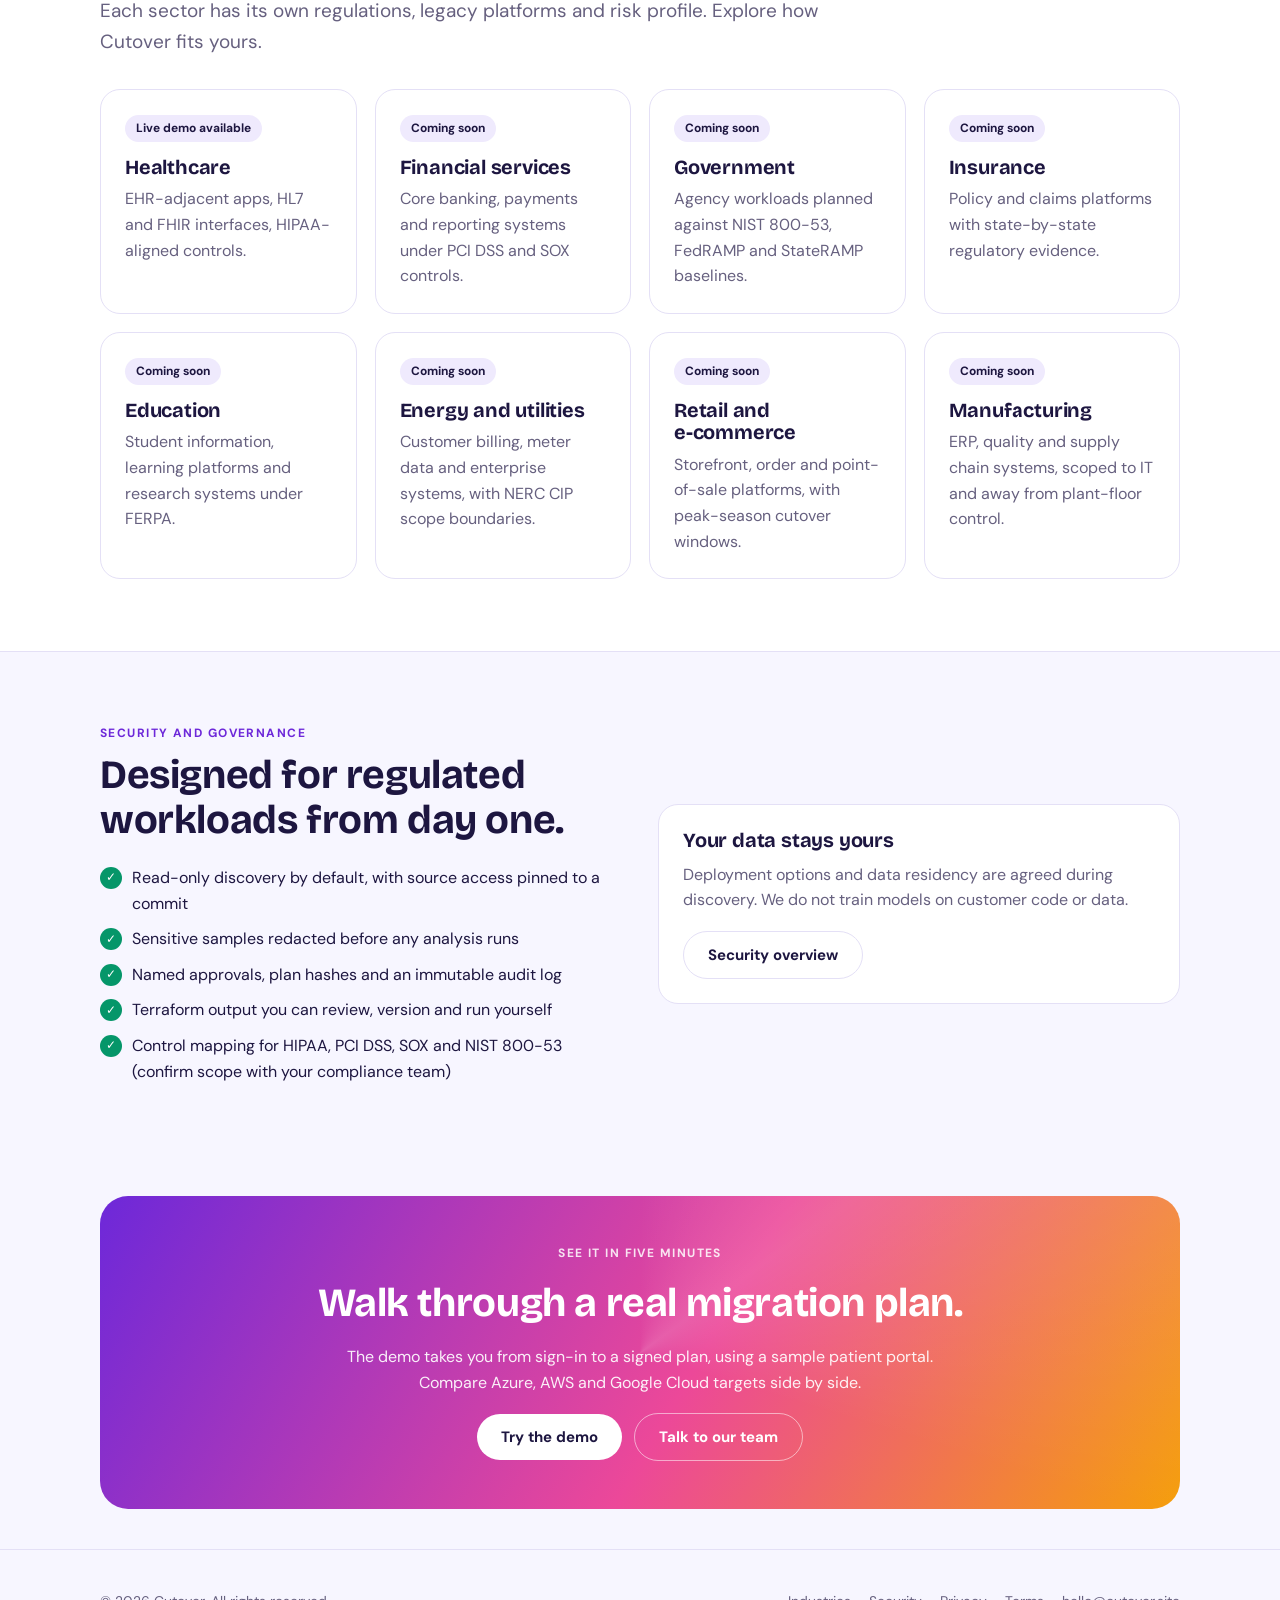
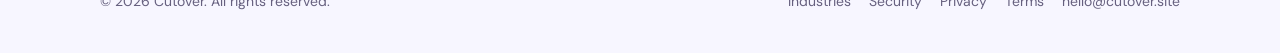
==== commit 57015b43: "Remove the Datorian footer from the marketing site Co-Authored-By: Claude Haiku 5.5 <noreply@anthrop" ====
--- a/index.html
+++ b/index.html
@@ -111,7 +111,6 @@
           <a class="btn ghost" data-contact>Book a discovery call</a>
         </div>
         <p class="muted" style="margin-top:14px;font-size:14px">Runs on synthetic sample data. No sign-up needed.</p>
-        <div class="powered powered-hero"><span>Powered by</span><img src="assets/datorian-logo.png" alt="Datorian" width="200" height="40"></div>
       </div>
       <div class="float" aria-hidden="true">
         <svg class="flow-svg" viewBox="0 0 420 380" role="img" aria-label="Diagram: a legacy server stack connects through an approval gate to a cloud target">
@@ -574,7 +573,6 @@
       <a data-contact-text>hello@cutover.site</a>
     </nav>
   </div>
-<div class="powered"><span>Powered by</span><img src="assets/datorian-logo.png" alt="Datorian" width="200" height="40"></div>
 </footer>
 
 <script>
--- a/styles.css
+++ b/styles.css
@@ -107,11 +107,6 @@
 .foot a{color:var(--muted);text-decoration:none}
 .foot a:hover{color:var(--fg)}
 
-/* Powered by Datorian */
-.powered{display:flex;align-items:center;justify-content:center;gap:10px;margin-top:20px;font-size:13px;color:var(--muted)}
-.powered img{height:26px;width:auto;background:#ffffff;border-radius:8px;padding:4px 8px;box-sizing:content-box}
-.powered-hero{justify-content:flex-start;margin-top:22px}
-
 /* Ask Cutover: a button and a panel that answer common questions. No network call. */
 .ask-toggle{position:fixed;right:18px;bottom:18px;z-index:60;border:0;border-radius:999px;padding:11px 18px;font:700 14px var(--body);color:#fff;background:var(--grad);box-shadow:0 10px 30px rgba(109,40,217,.35);cursor:pointer}
 .ask-toggle:focus-visible,.ask-close:focus-visible,.ask-chip:focus-visible,.ask-form button:focus-visible{outline:3px solid var(--accent3);outline-offset:2px}
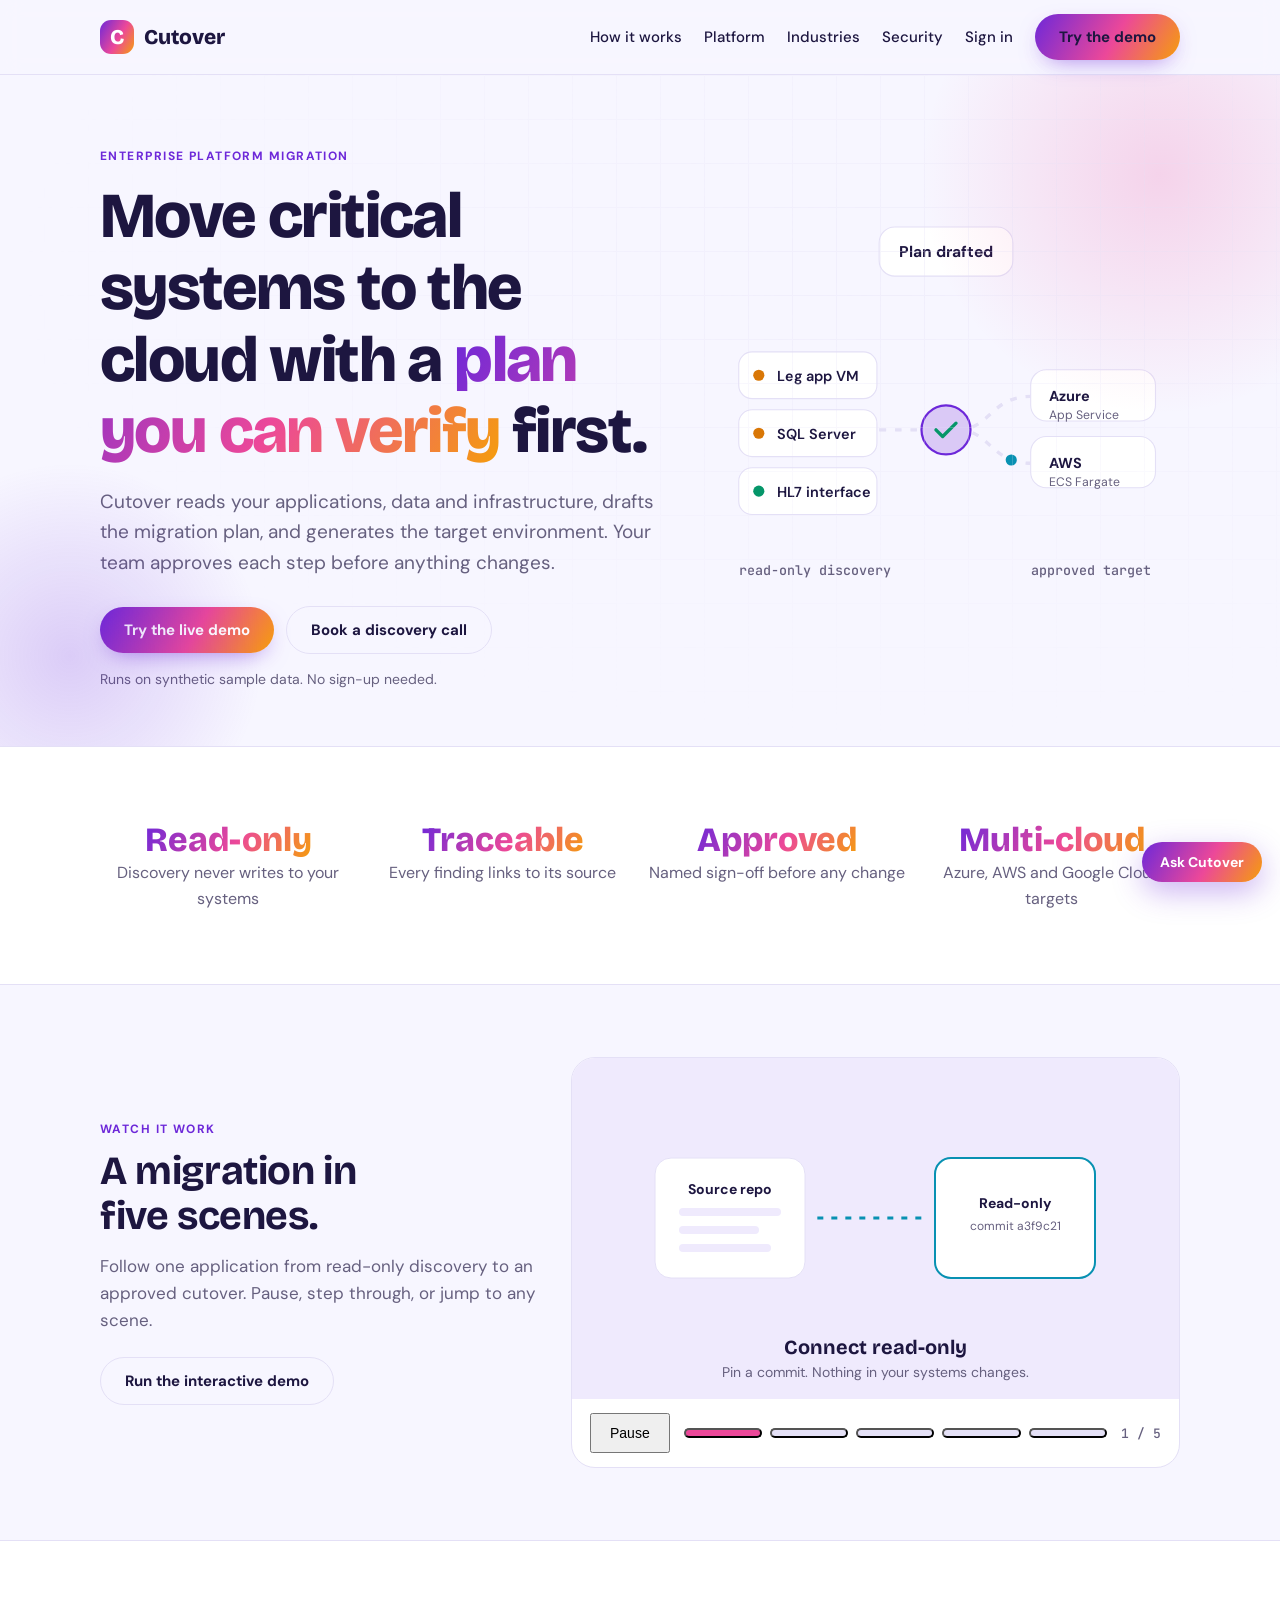
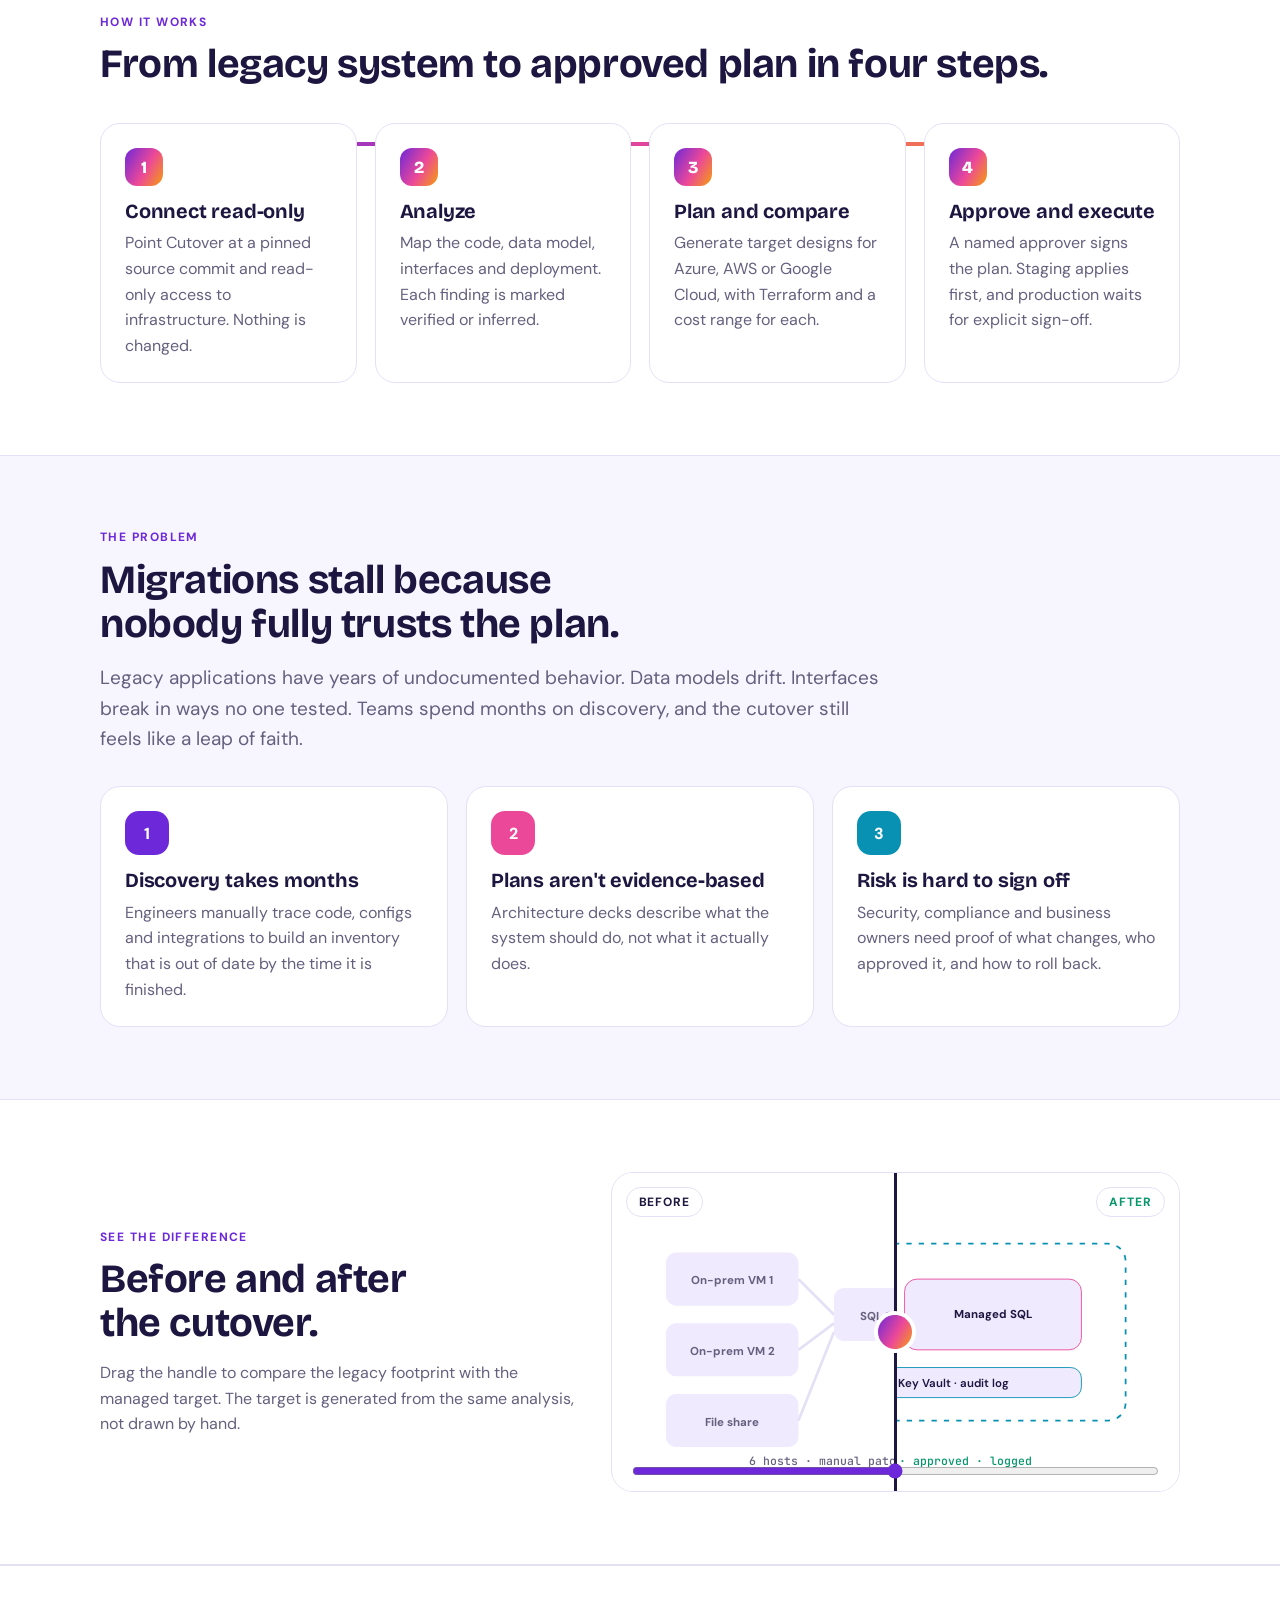
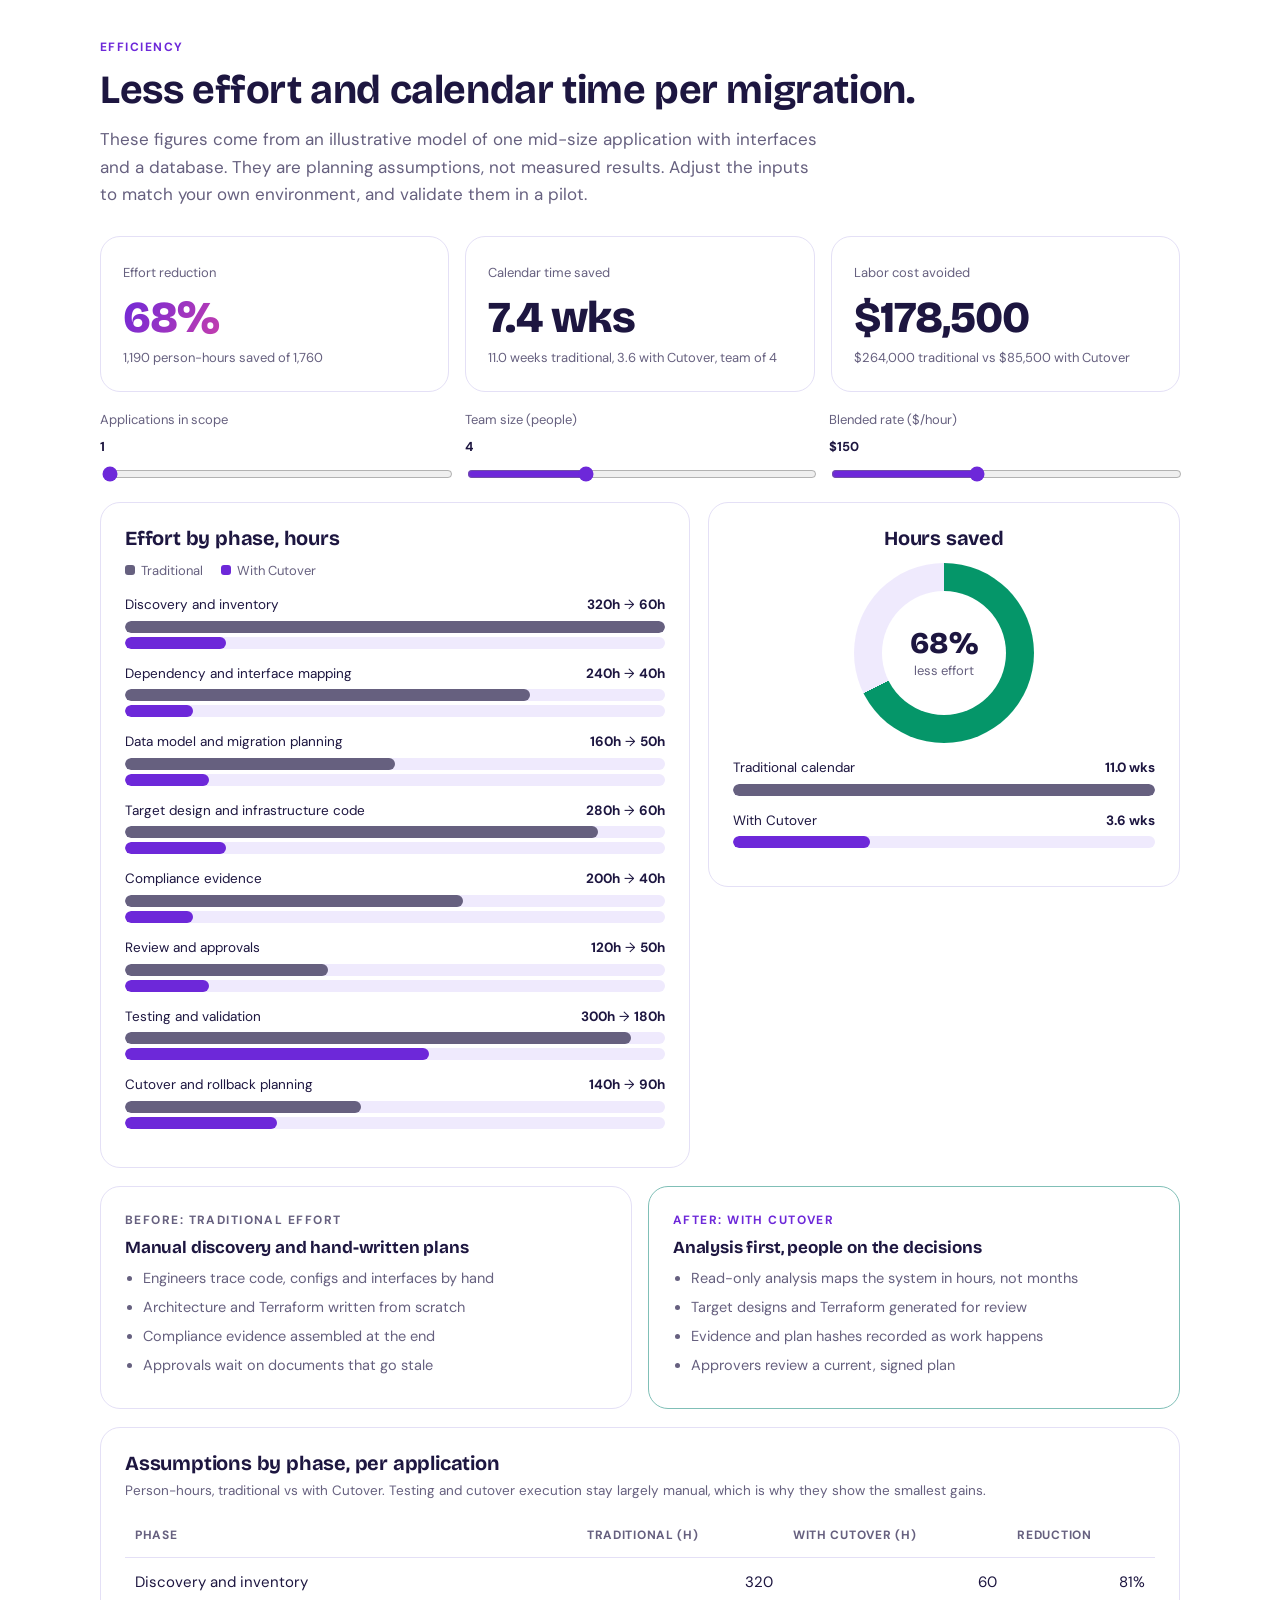
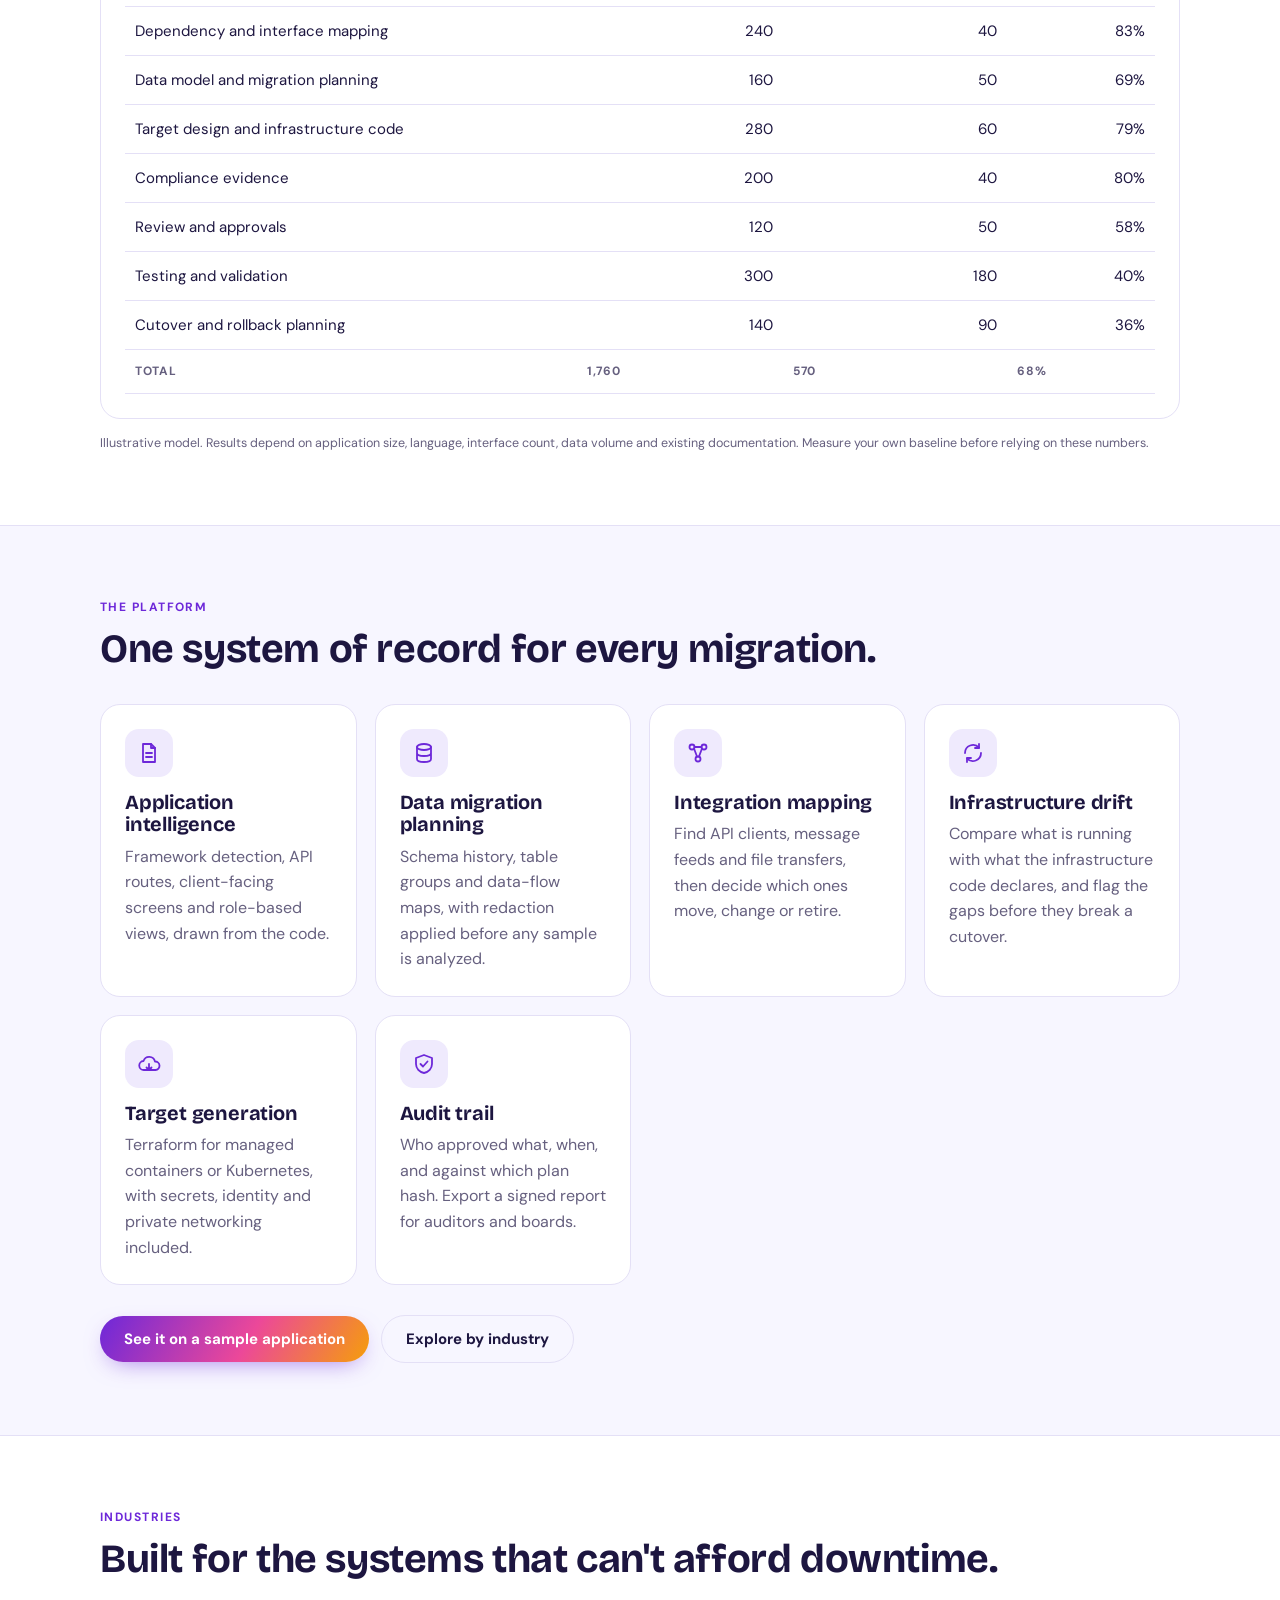
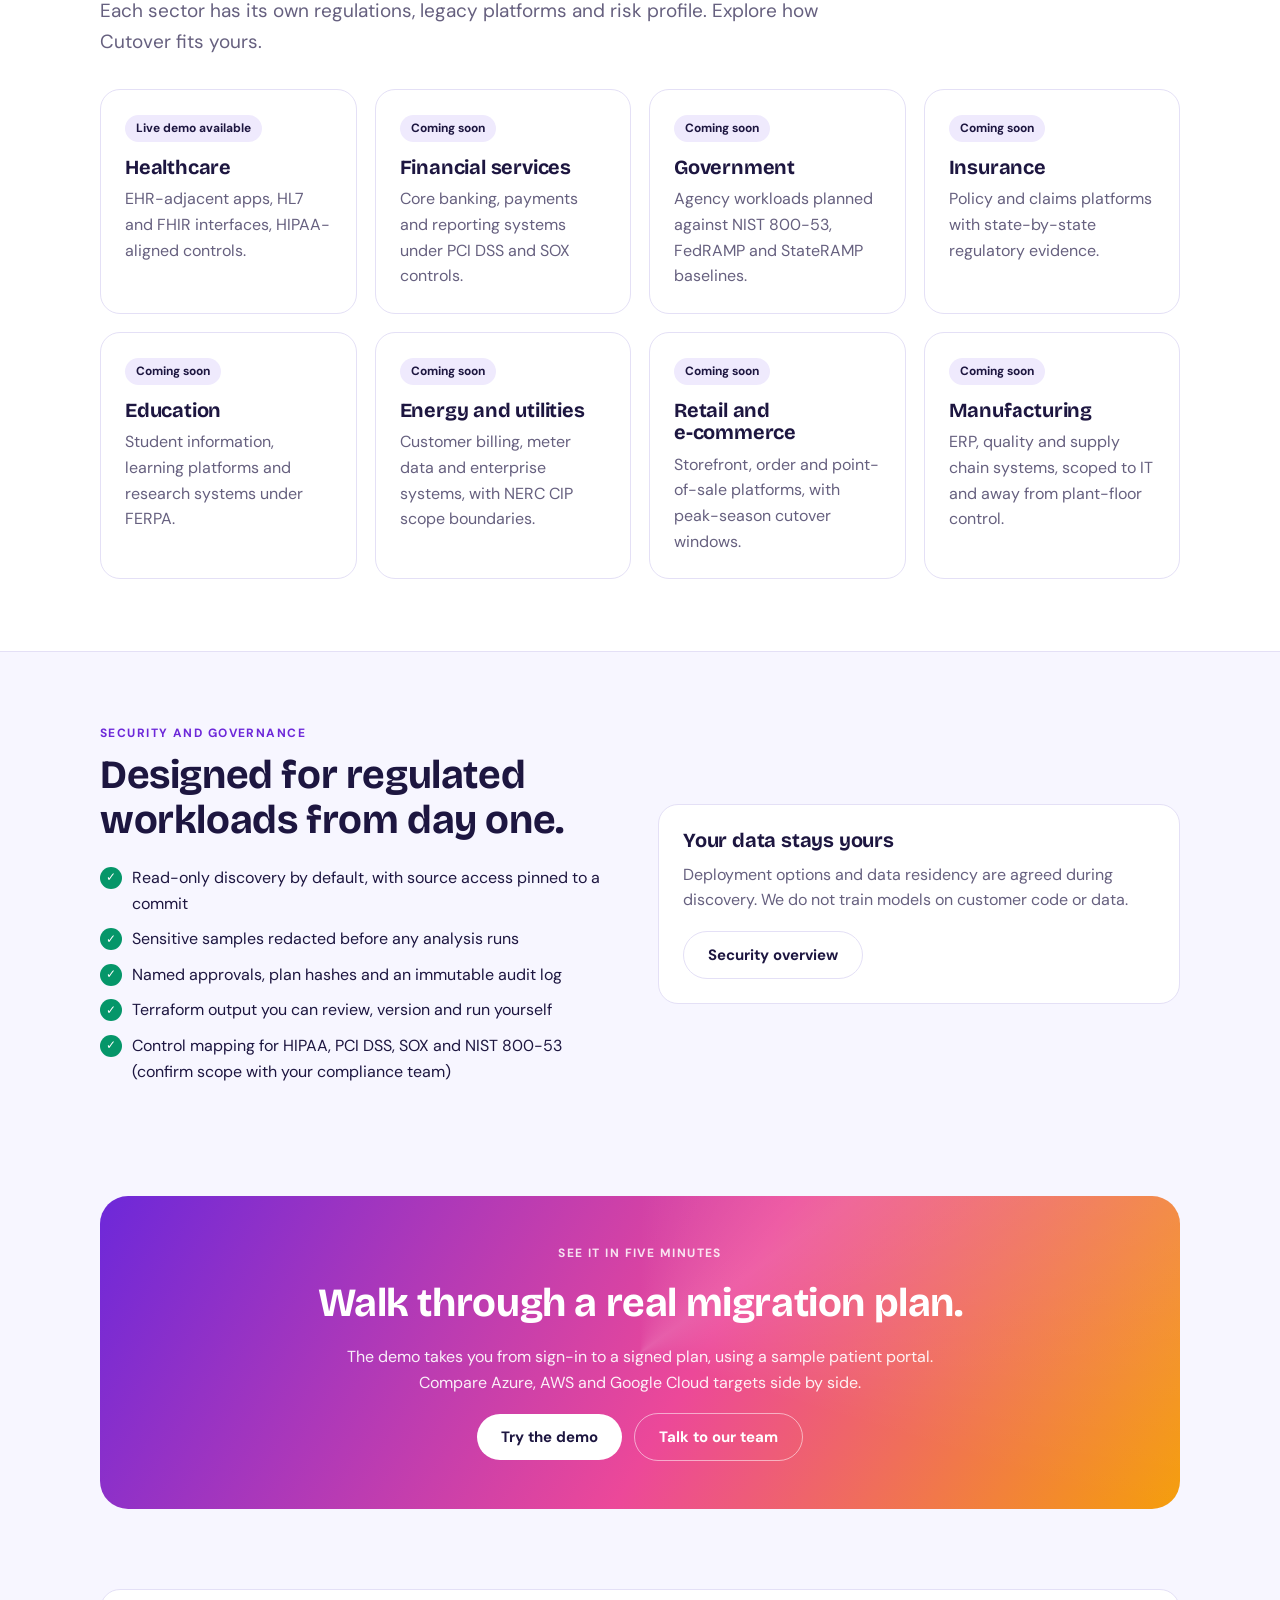
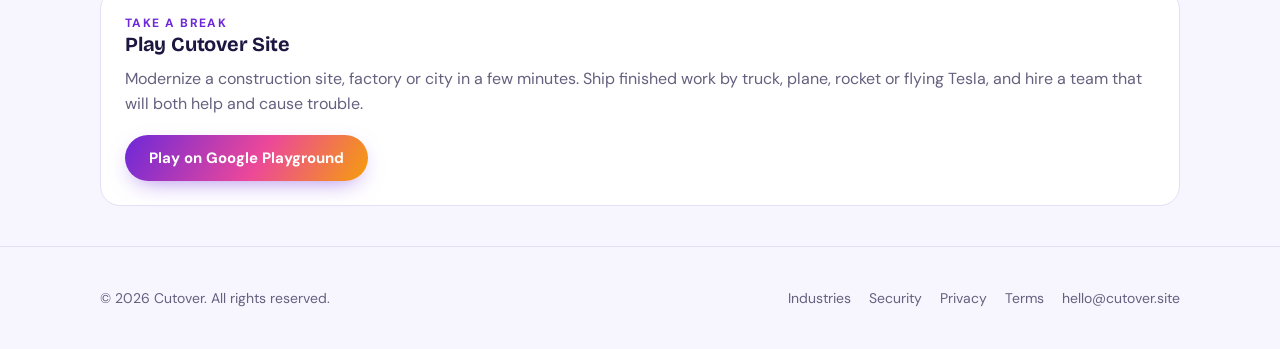
==== commit c62afcca: "Homepage: a play link to Cutover Site on Google Playground Co-Authored-By: Claude Haiku 5.5 <noreply" ====
--- a/index.html
+++ b/index.html
@@ -560,6 +560,19 @@
       </div>
     </div>
   </section>
+
+  <section class="tight">
+    <div class="wrap">
+      <div class="card play-card">
+        <p class="eyebrow">Take a break</p>
+        <h3>Play Cutover Site</h3>
+        <p class="muted" style="margin-top:10px">Modernize a construction site, factory or city in a few minutes. Ship finished work by truck, plane, rocket or flying Tesla, and hire a team that will both help and cause trouble.</p>
+        <div class="row" style="margin-top:18px">
+          <a class="btn" href="https://playground.google/g/zyq07y" target="_blank" rel="noopener">Play on Google Playground</a>
+        </div>
+      </div>
+    </div>
+  </section>
 </main>
 
 <footer>
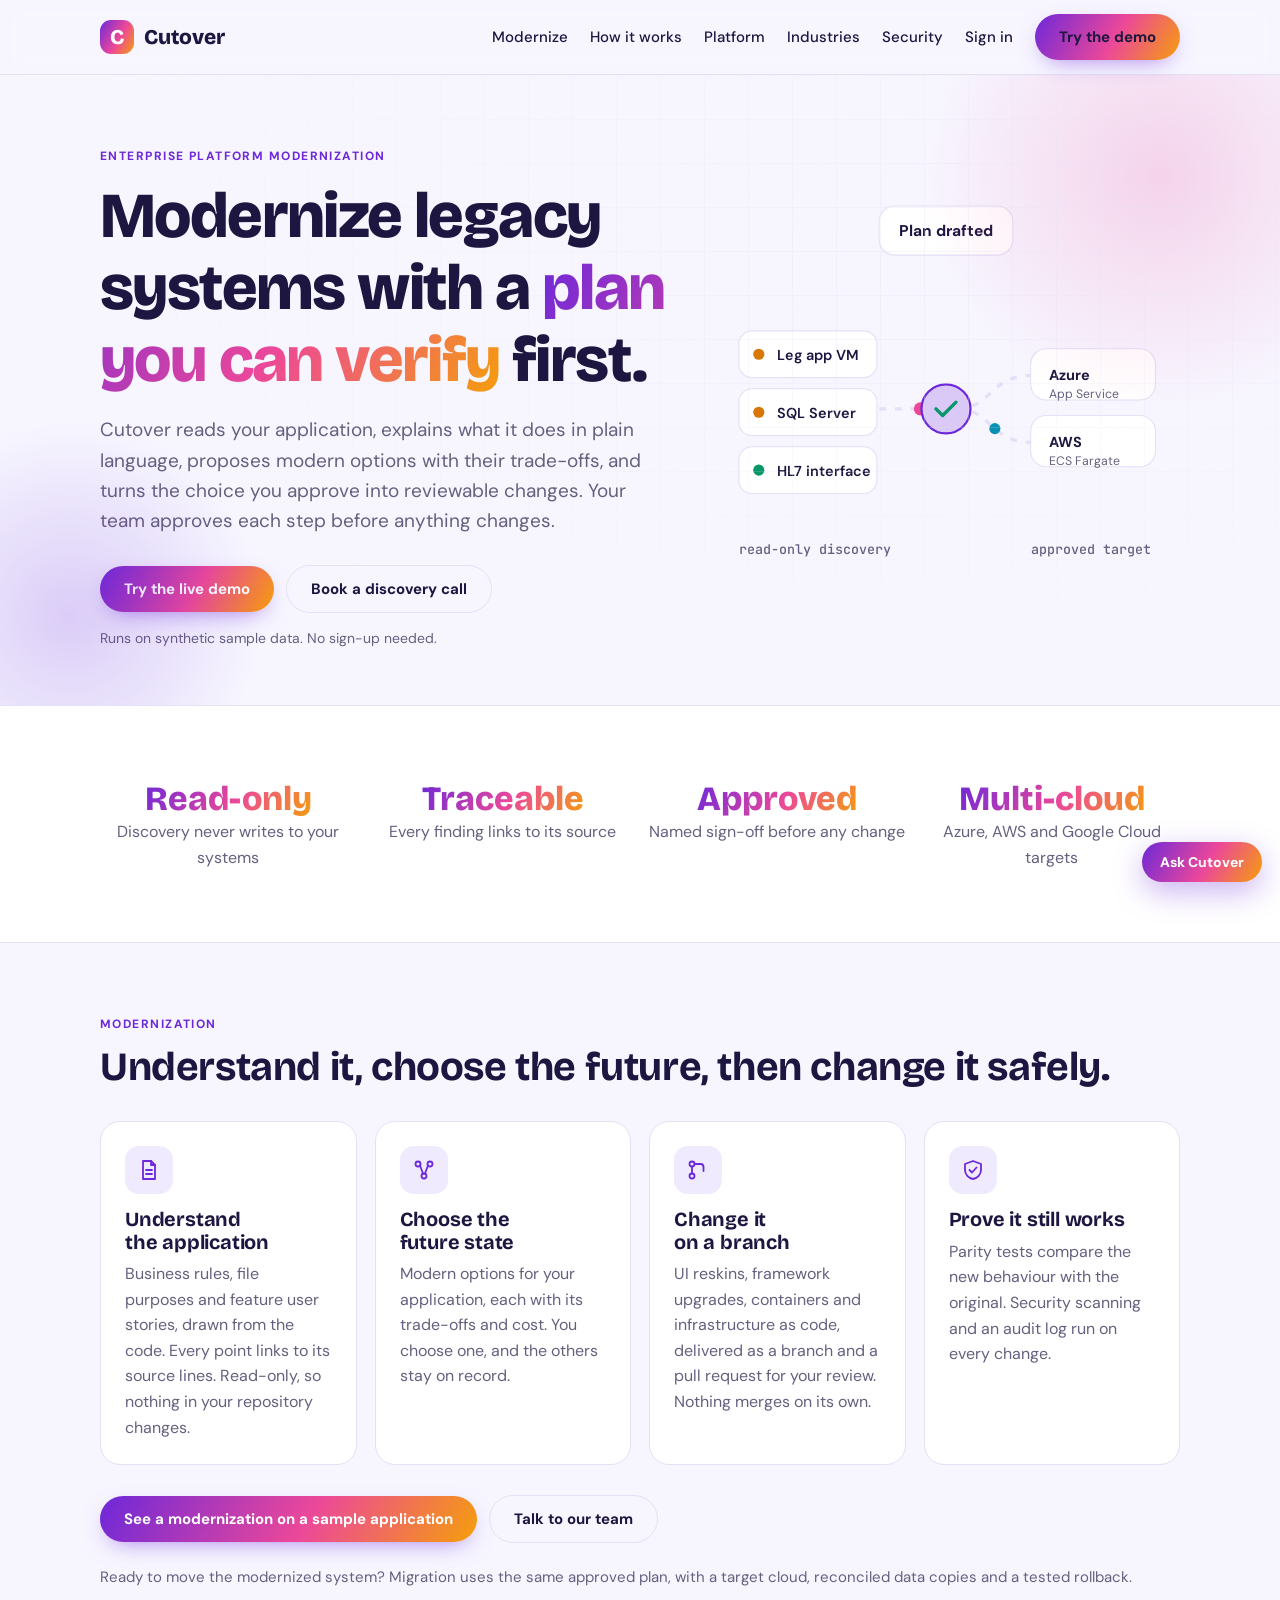
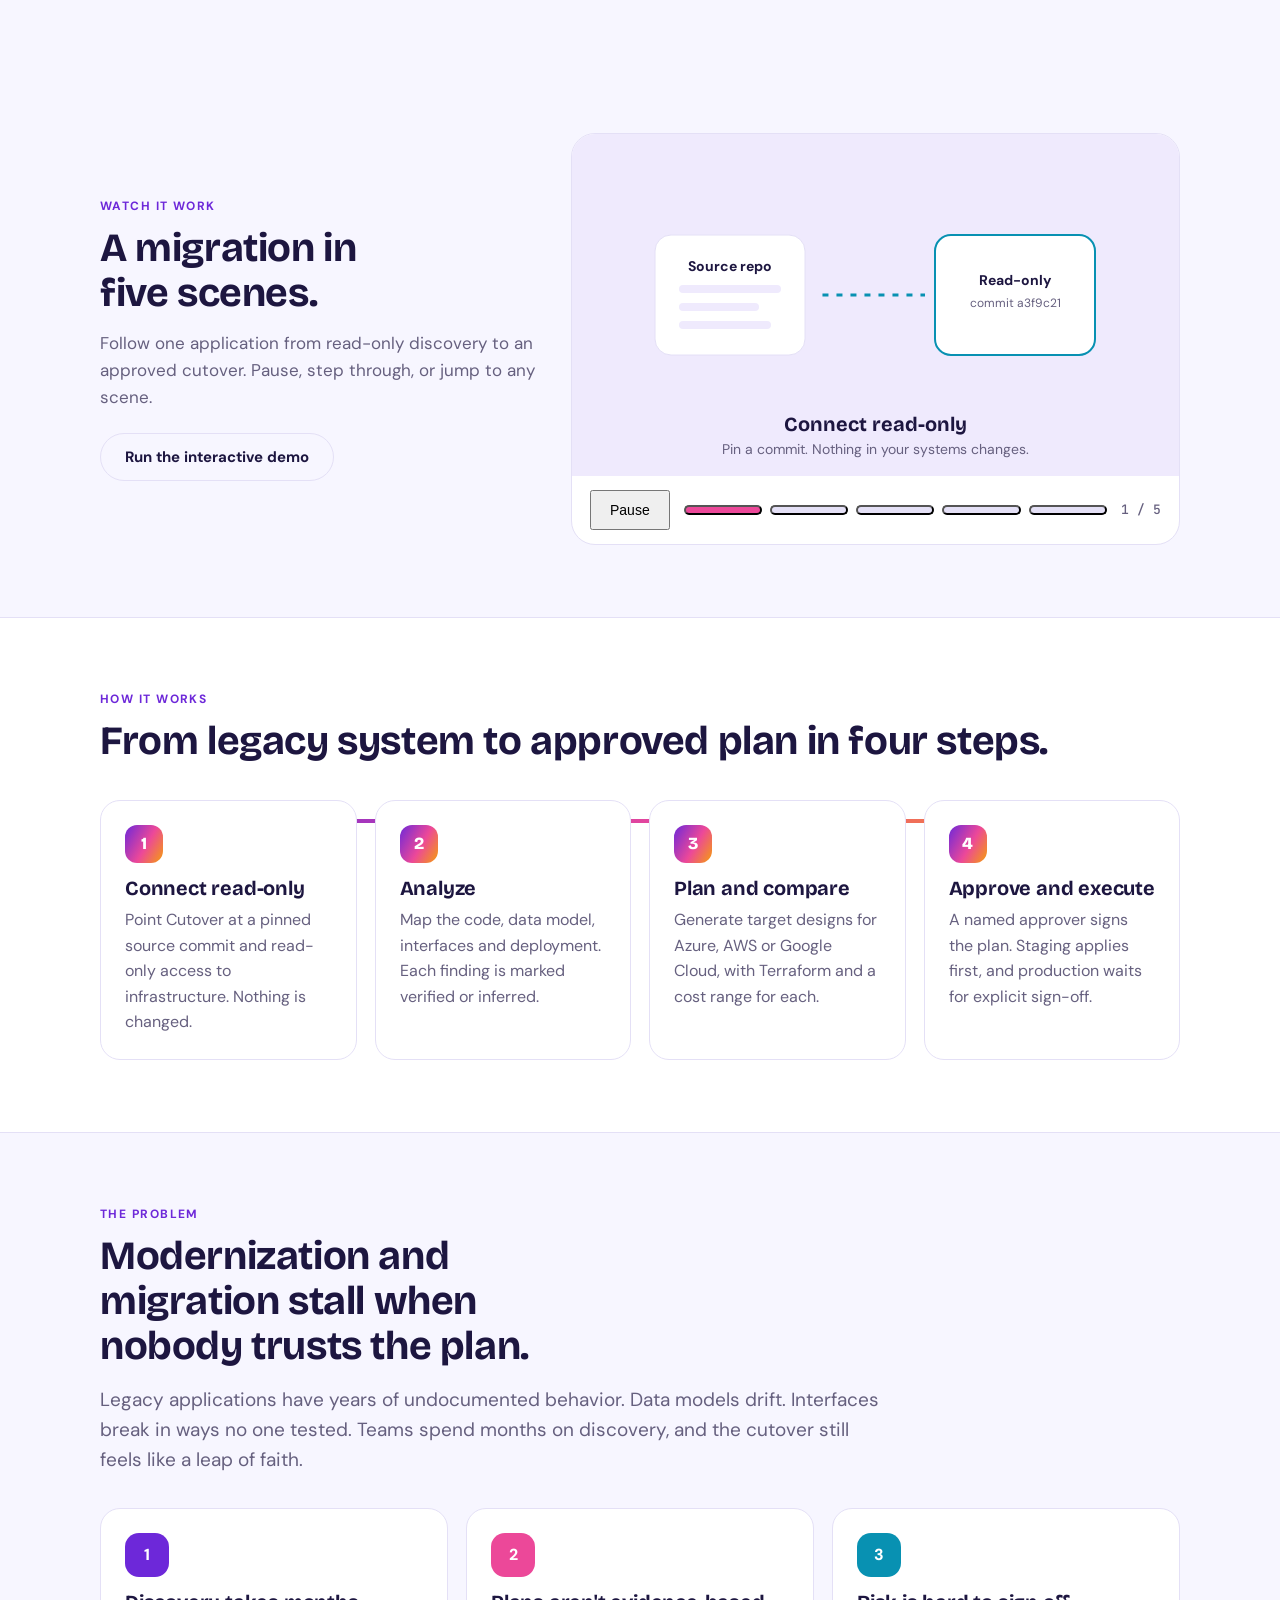
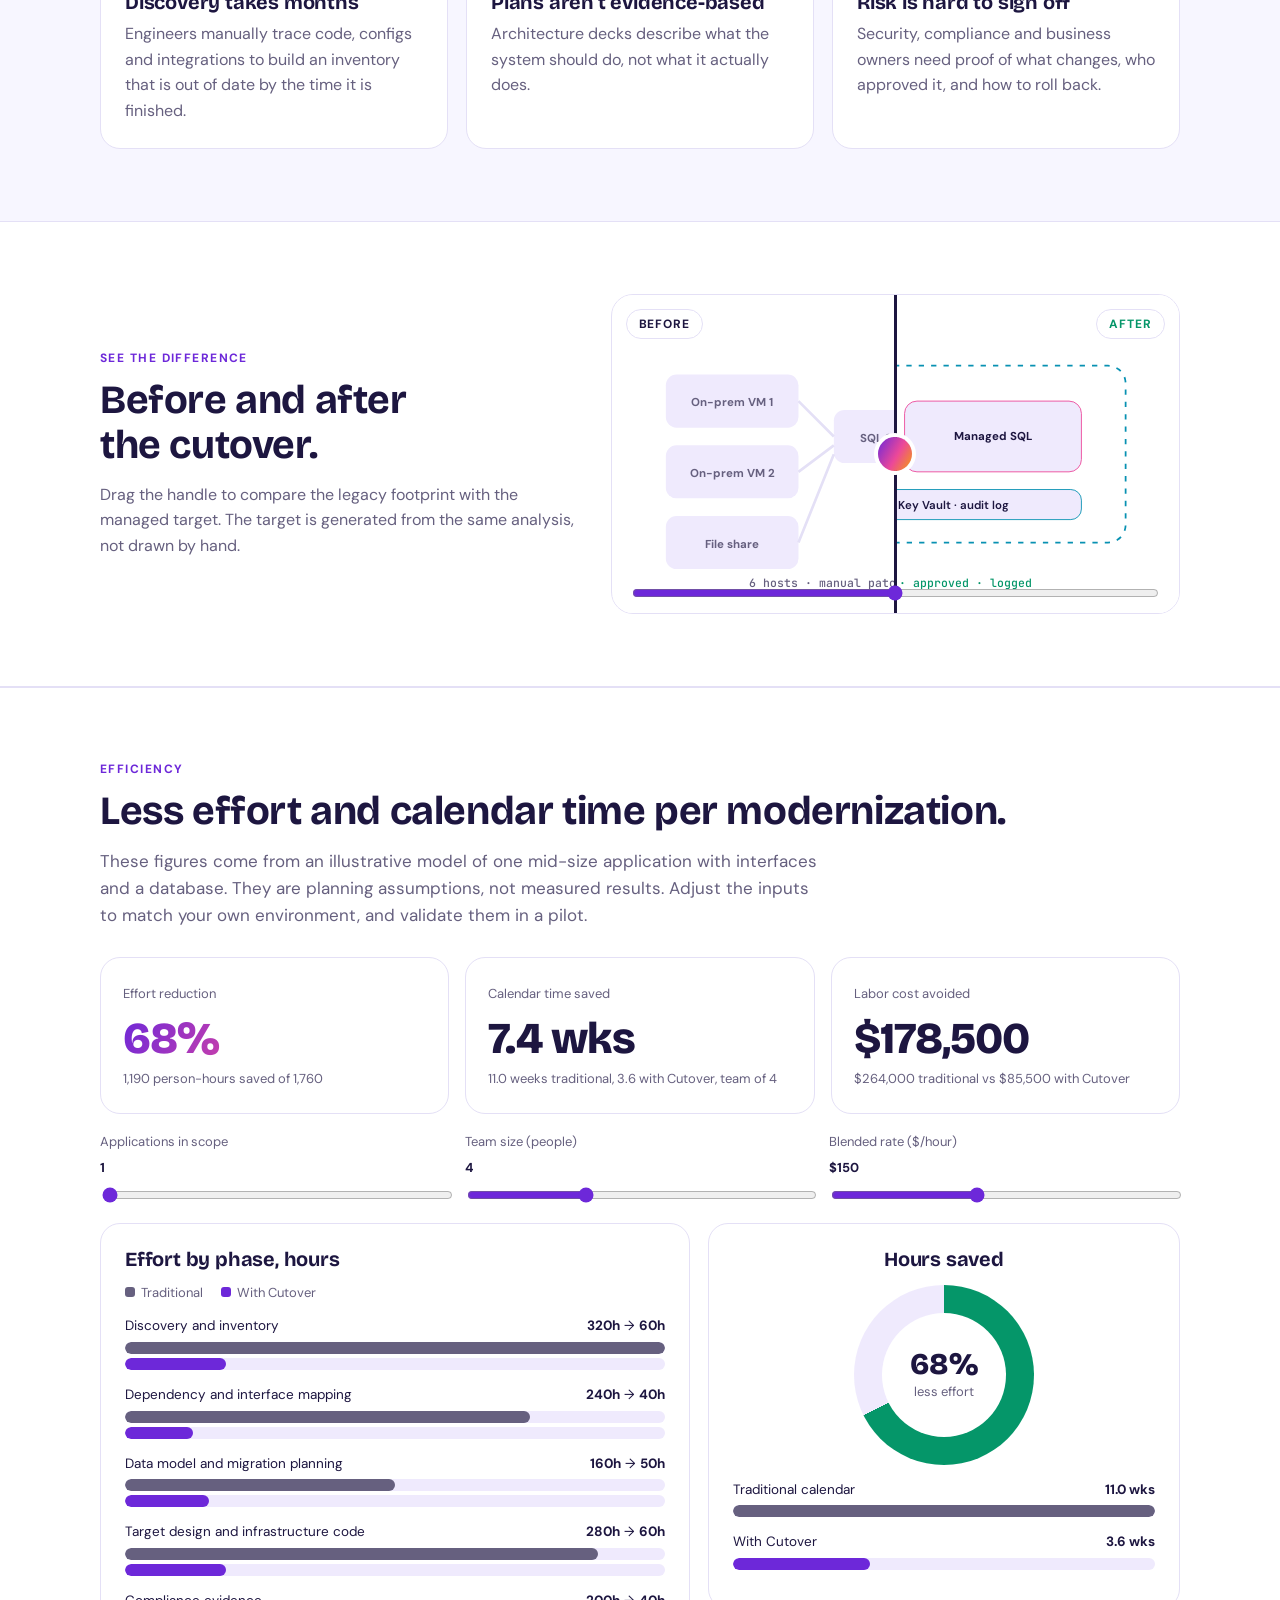
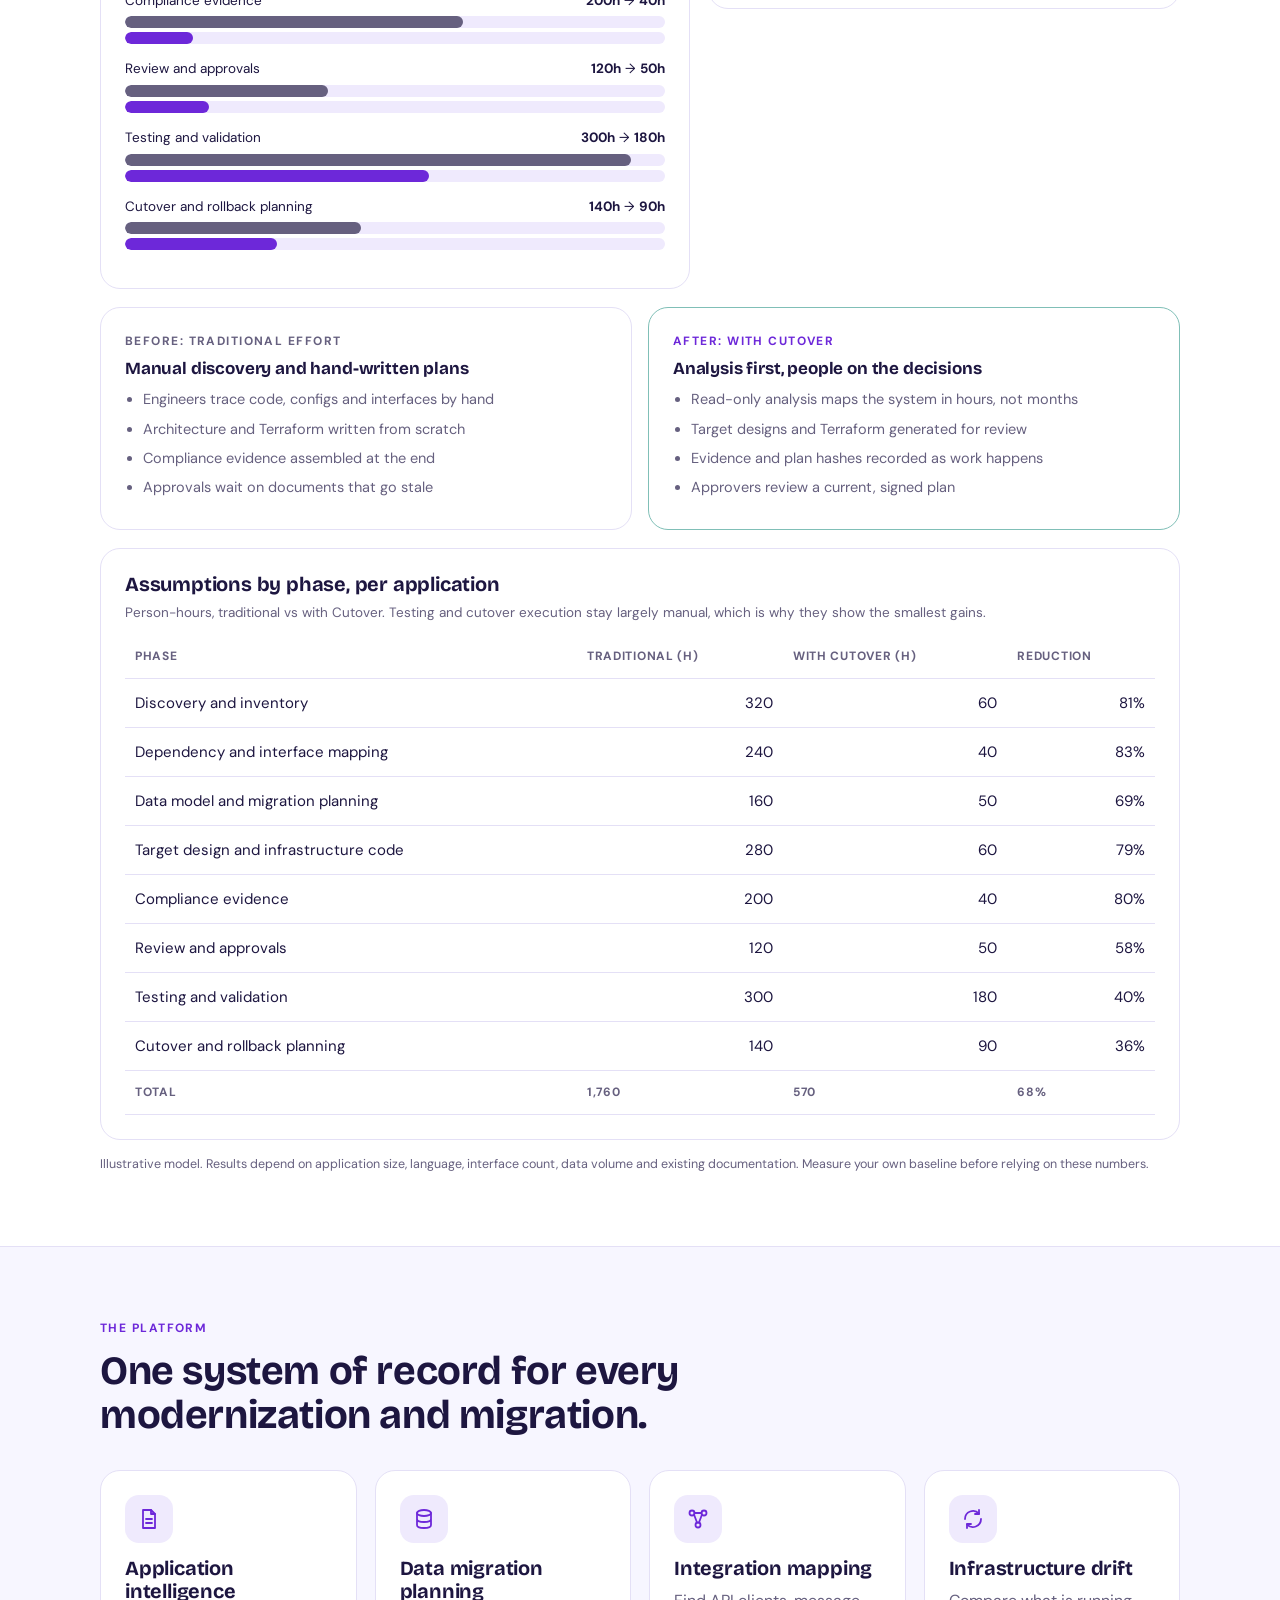
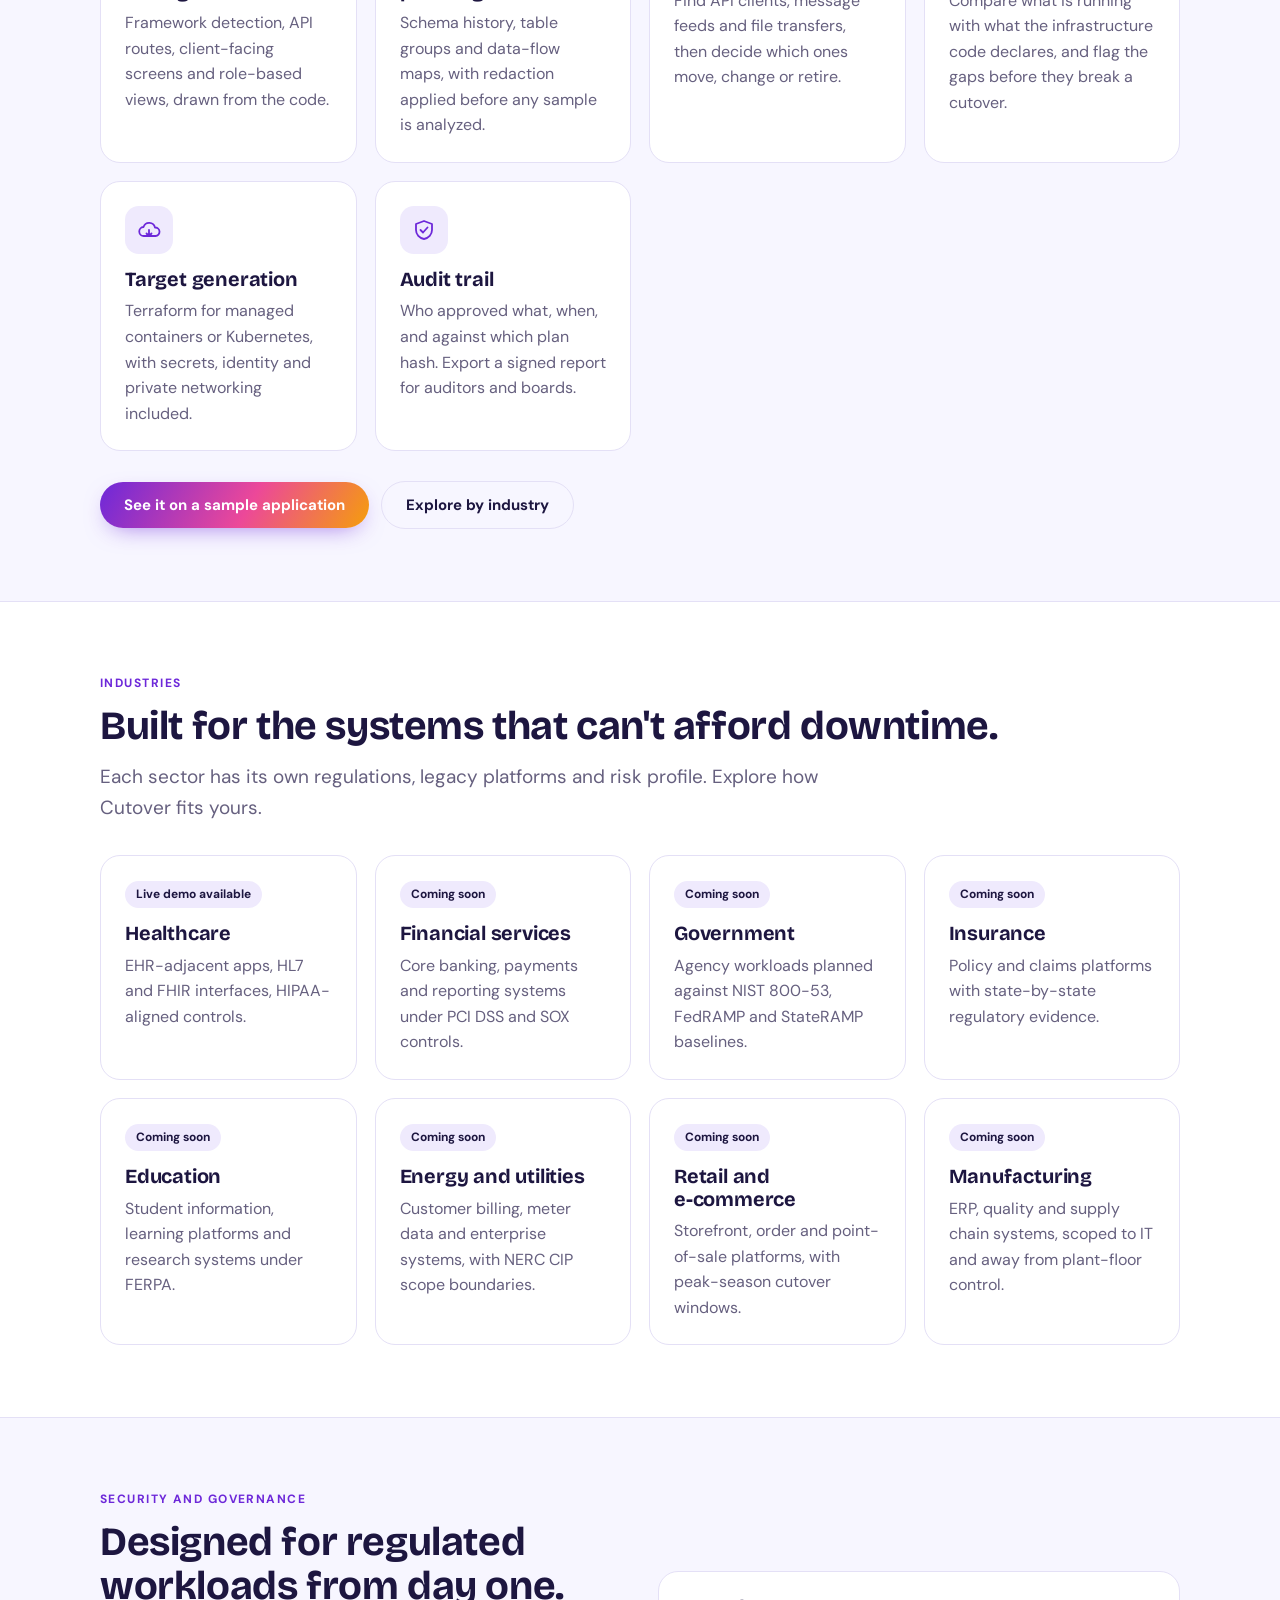
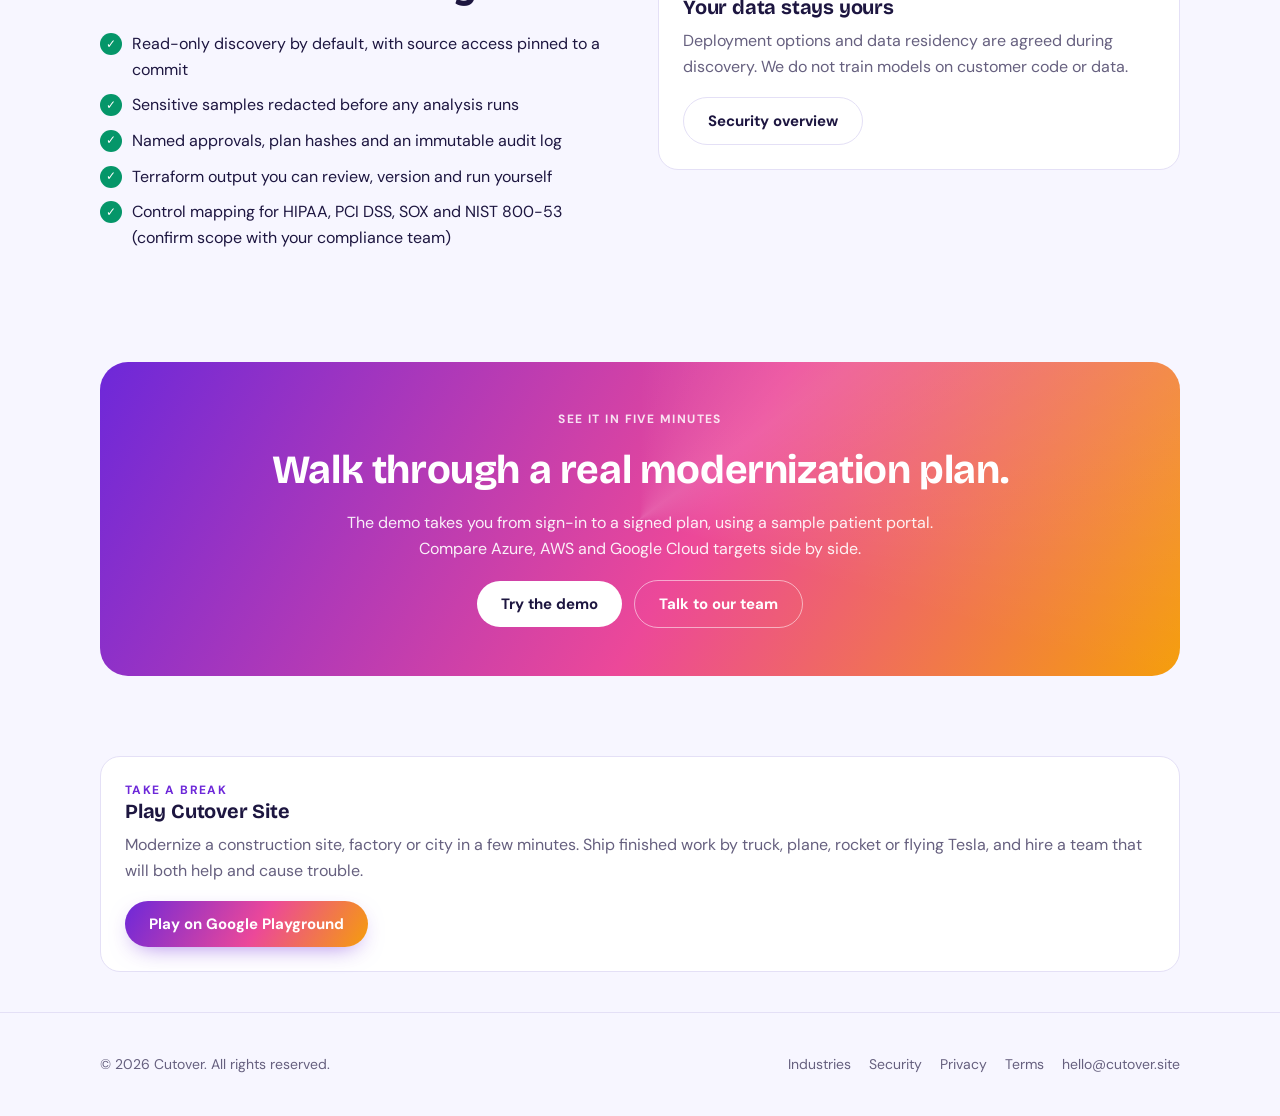
==== commit 04dd54fb: "Homepage: lead with modernization, keep migration - Title, description and hero now lead with modern" ====
--- a/index.html
+++ b/index.html
@@ -3,8 +3,8 @@
 <head>
 <meta charset="utf-8">
 <meta name="viewport" content="width=device-width,initial-scale=1">
-<title>Cutover | Plan, verify and execute platform migrations</title>
-<meta name="description" content="Cutover reads your applications, data and infrastructure, drafts a migration plan you approve, and generates the cloud target. Built for regulated enterprises.">
+<title>Cutover | Modernize legacy systems with a plan you can verify</title>
+<meta name="description" content="Cutover reads your legacy application, explains what it does, proposes modern options with their trade-offs, and turns the choice you approve into reviewable changes. Migration follows the same approved plan. Built for regulated enterprises.">
 <link rel="preconnect" href="https://fonts.gstatic.com" crossorigin>
 <link href="https://fonts.googleapis.com/css2?family=Bricolage+Grotesque:opsz,wght@12..96,600..800&family=DM+Sans:wght@400;500;700&family=JetBrains+Mono:wght@500&display=swap" rel="stylesheet">
 <link rel="stylesheet" href="styles.css">
@@ -88,6 +88,7 @@
   <div class="wrap nav-in">
     <a class="brand" href="index.html"><span class="logo">C</span>Cutover</a>
     <nav class="links" aria-label="Main">
+      <a href="#modernize">Modernize</a>
       <a href="#how">How it works</a>
       <a href="#platform">Platform</a>
       <a href="industries/index.html">Industries</a>
@@ -103,9 +104,9 @@
     <div class="grid-bg" aria-hidden="true"></div>
     <div class="wrap hero">
       <div>
-        <p class="eyebrow rise">Enterprise platform migration</p>
-        <h1 class="rise d1" style="margin-top:14px">Move critical systems to the cloud with a <span class="grad">plan you can verify</span> first.</h1>
-        <p class="lead rise d2" style="margin-top:20px">Cutover reads your applications, data and infrastructure, drafts the migration plan, and generates the target environment. Your team approves each step before anything changes.</p>
+        <p class="eyebrow rise">Enterprise platform modernization</p>
+        <h1 class="rise d1" style="margin-top:14px">Modernize legacy systems with a <span class="grad">plan you can verify</span> first.</h1>
+        <p class="lead rise d2" style="margin-top:20px">Cutover reads your application, explains what it does in plain language, proposes modern options with their trade-offs, and turns the choice you approve into reviewable changes. Your team approves each step before anything changes.</p>
         <div class="row rise d3" style="margin-top:28px">
           <a class="btn" data-demo-link>Try the live demo</a>
           <a class="btn ghost" data-contact>Book a discovery call</a>
@@ -166,6 +167,24 @@
       <div><b class="grad" style="font:800 34px var(--display)">Traceable</b><p class="muted">Every finding links to its source</p></div>
       <div><b class="grad" style="font:800 34px var(--display)">Approved</b><p class="muted">Named sign-off before any change</p></div>
       <div><b class="grad" style="font:800 34px var(--display)">Multi-cloud</b><p class="muted">Azure, AWS and Google Cloud targets</p></div>
+    </div>
+  </section>
+
+  <section id="modernize">
+    <div class="wrap">
+      <p class="eyebrow">Modernization</p>
+      <h2 style="margin-top:10px">Understand it, choose the future, then change it safely.</h2>
+      <div class="grid" style="margin-top:32px">
+        <div class="card"><div class="picon"><svg viewBox="0 0 24 24"><path d="M6 3h8l4 4v14H6z"/><path d="M14 3v4h4M9 12h6M9 16h6"/></svg></div><h3>Understand the application</h3><p class="muted" style="margin-top:8px">Business rules, file purposes and feature user stories, drawn from the code. Every point links to its source lines. Read-only, so nothing in your repository changes.</p></div>
+        <div class="card"><div class="picon"><svg viewBox="0 0 24 24"><circle cx="6" cy="6" r="2.5"/><circle cx="18" cy="6" r="2.5"/><circle cx="12" cy="18" r="2.5"/><path d="M8 7.5l3 8M16 7.5l-3 8"/></svg></div><h3>Choose the future state</h3><p class="muted" style="margin-top:8px">Modern options for your application, each with its trade-offs and cost. You choose one, and the others stay on record.</p></div>
+        <div class="card"><div class="picon"><svg viewBox="0 0 24 24"><circle cx="6" cy="6" r="2.5"/><circle cx="6" cy="18" r="2.5"/><path d="M6 8.5v7M8.5 6h6a3 3 0 0 1 3 3v4"/></svg></div><h3>Change it on a branch</h3><p class="muted" style="margin-top:8px">UI reskins, framework upgrades, containers and infrastructure as code, delivered as a branch and a pull request for your review. Nothing merges on its own.</p></div>
+        <div class="card"><div class="picon"><svg viewBox="0 0 24 24"><path d="M12 3l8 3v6c0 4.5-3.4 8.2-8 9-4.6-.8-8-4.5-8-9V6z"/><path d="M8.5 12l2.5 2.5 4.5-5"/></svg></div><h3>Prove it still works</h3><p class="muted" style="margin-top:8px">Parity tests compare the new behaviour with the original. Security scanning and an audit log run on every change.</p></div>
+      </div>
+      <div class="row" style="margin-top:30px">
+        <a class="btn" data-demo-link>See a modernization on a sample application</a>
+        <a class="btn ghost" data-contact>Talk to our team</a>
+      </div>
+      <p class="muted" style="margin-top:22px;font-size:15px">Ready to move the modernized system? Migration uses the same approved plan, with a target cloud, reconciled data copies and a tested rollback.</p>
     </div>
   </section>
 
@@ -277,7 +296,7 @@
   <section id="problem">
     <div class="wrap">
       <p class="eyebrow">The problem</p>
-      <h2 style="margin-top:10px;max-width:22ch">Migrations stall because nobody fully trusts the plan.</h2>
+      <h2 style="margin-top:10px;max-width:22ch">Modernization and migration stall when nobody trusts the plan.</h2>
       <p class="lead" style="margin-top:16px">Legacy applications have years of undocumented behavior. Data models drift. Interfaces break in ways no one tested. Teams spend months on discovery, and the cutover still feels like a leap of faith.</p>
       <div class="grid" style="margin-top:32px">
         <div class="card"><div class="ico" style="--c:#6d28d9">1</div><h3>Discovery takes months</h3><p class="muted" style="margin-top:8px">Engineers manually trace code, configs and integrations to build an inventory that is out of date by the time it is finished.</p></div>
@@ -363,7 +382,7 @@
   <section id="efficiency" class="band">
     <div class="wrap">
       <p class="eyebrow">Efficiency</p>
-      <h2 style="margin-top:10px">Less effort and calendar time per migration.</h2>
+      <h2 style="margin-top:10px">Less effort and calendar time per modernization.</h2>
       <p class="lead" style="margin-top:14px;font-size:17px">These figures come from an illustrative model of one mid-size application with interfaces and a database. They are planning assumptions, not measured results. Adjust the inputs to match your own environment, and validate them in a pilot.</p>
 
       <div class="eff-kpis" aria-live="polite">
@@ -492,7 +511,7 @@
   <section id="platform">
     <div class="wrap">
       <p class="eyebrow">The platform</p>
-      <h2 style="margin-top:10px">One system of record for every migration.</h2>
+      <h2 style="margin-top:10px">One system of record for every modernization and migration.</h2>
       <div class="grid" style="margin-top:32px">
         <div class="card"><div class="picon"><svg viewBox="0 0 24 24"><path d="M6 3h8l4 4v14H6z"/><path d="M14 3v4h4M9 12h6M9 16h6"/></svg></div><h3>Application intelligence</h3><p class="muted" style="margin-top:8px">Framework detection, API routes, client-facing screens and role-based views, drawn from the code.</p></div>
         <div class="card"><div class="picon"><svg viewBox="0 0 24 24"><ellipse cx="12" cy="6" rx="7" ry="3"/><path d="M5 6v6c0 1.7 3.1 3 7 3s7-1.3 7-3V6M5 12v6c0 1.7 3.1 3 7 3s7-1.3 7-3v-6"/></svg></div><h3>Data migration planning</h3><p class="muted" style="margin-top:8px">Schema history, table groups and data-flow maps, with redaction applied before any sample is analyzed.</p></div>
@@ -551,7 +570,7 @@
     <div class="wrap">
       <div class="cta">
         <p class="eyebrow" style="color:#fff;opacity:.85">See it in five minutes</p>
-        <h2>Walk through a real migration plan.</h2>
+        <h2>Walk through a real modernization plan.</h2>
         <p>The demo takes you from sign-in to a signed plan, using a sample patient portal. Compare Azure, AWS and Google Cloud targets side by side.</p>
         <div class="row" style="justify-content:center">
           <a class="btn" data-demo-link>Try the demo</a>
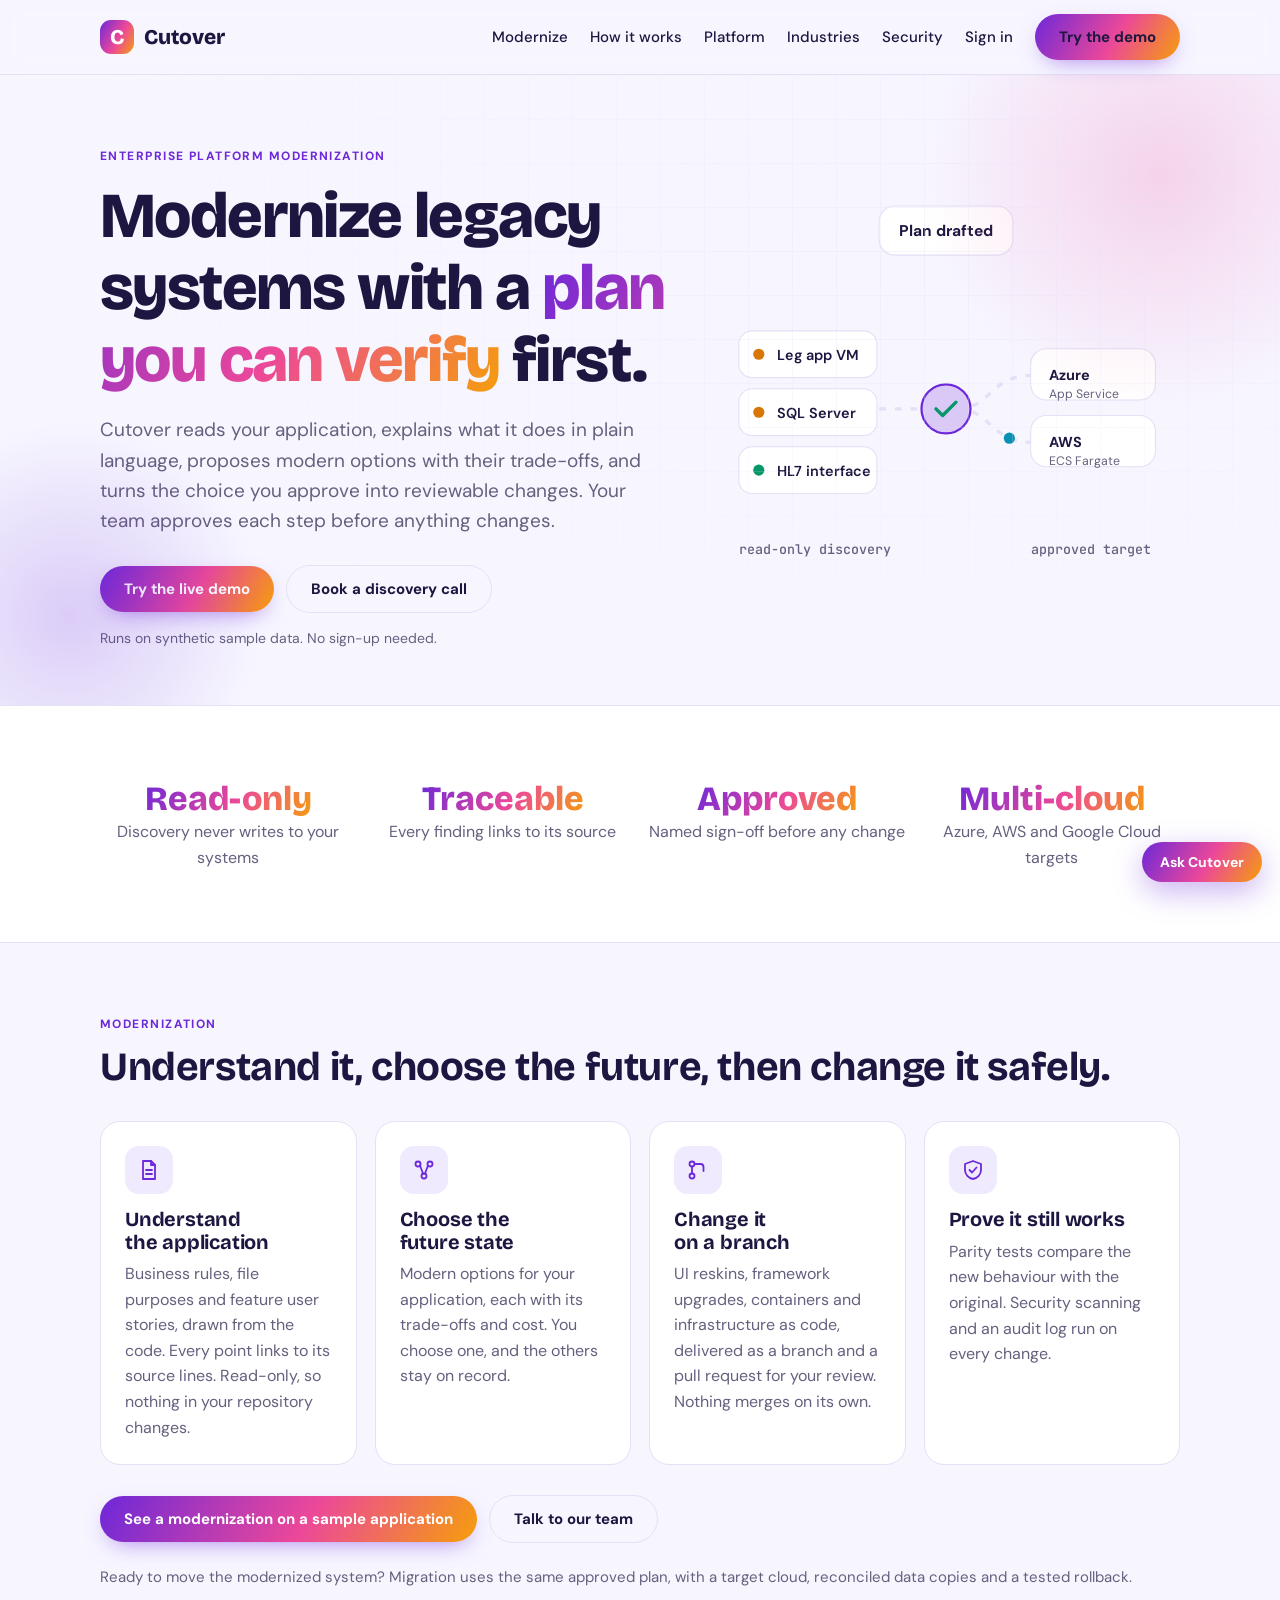
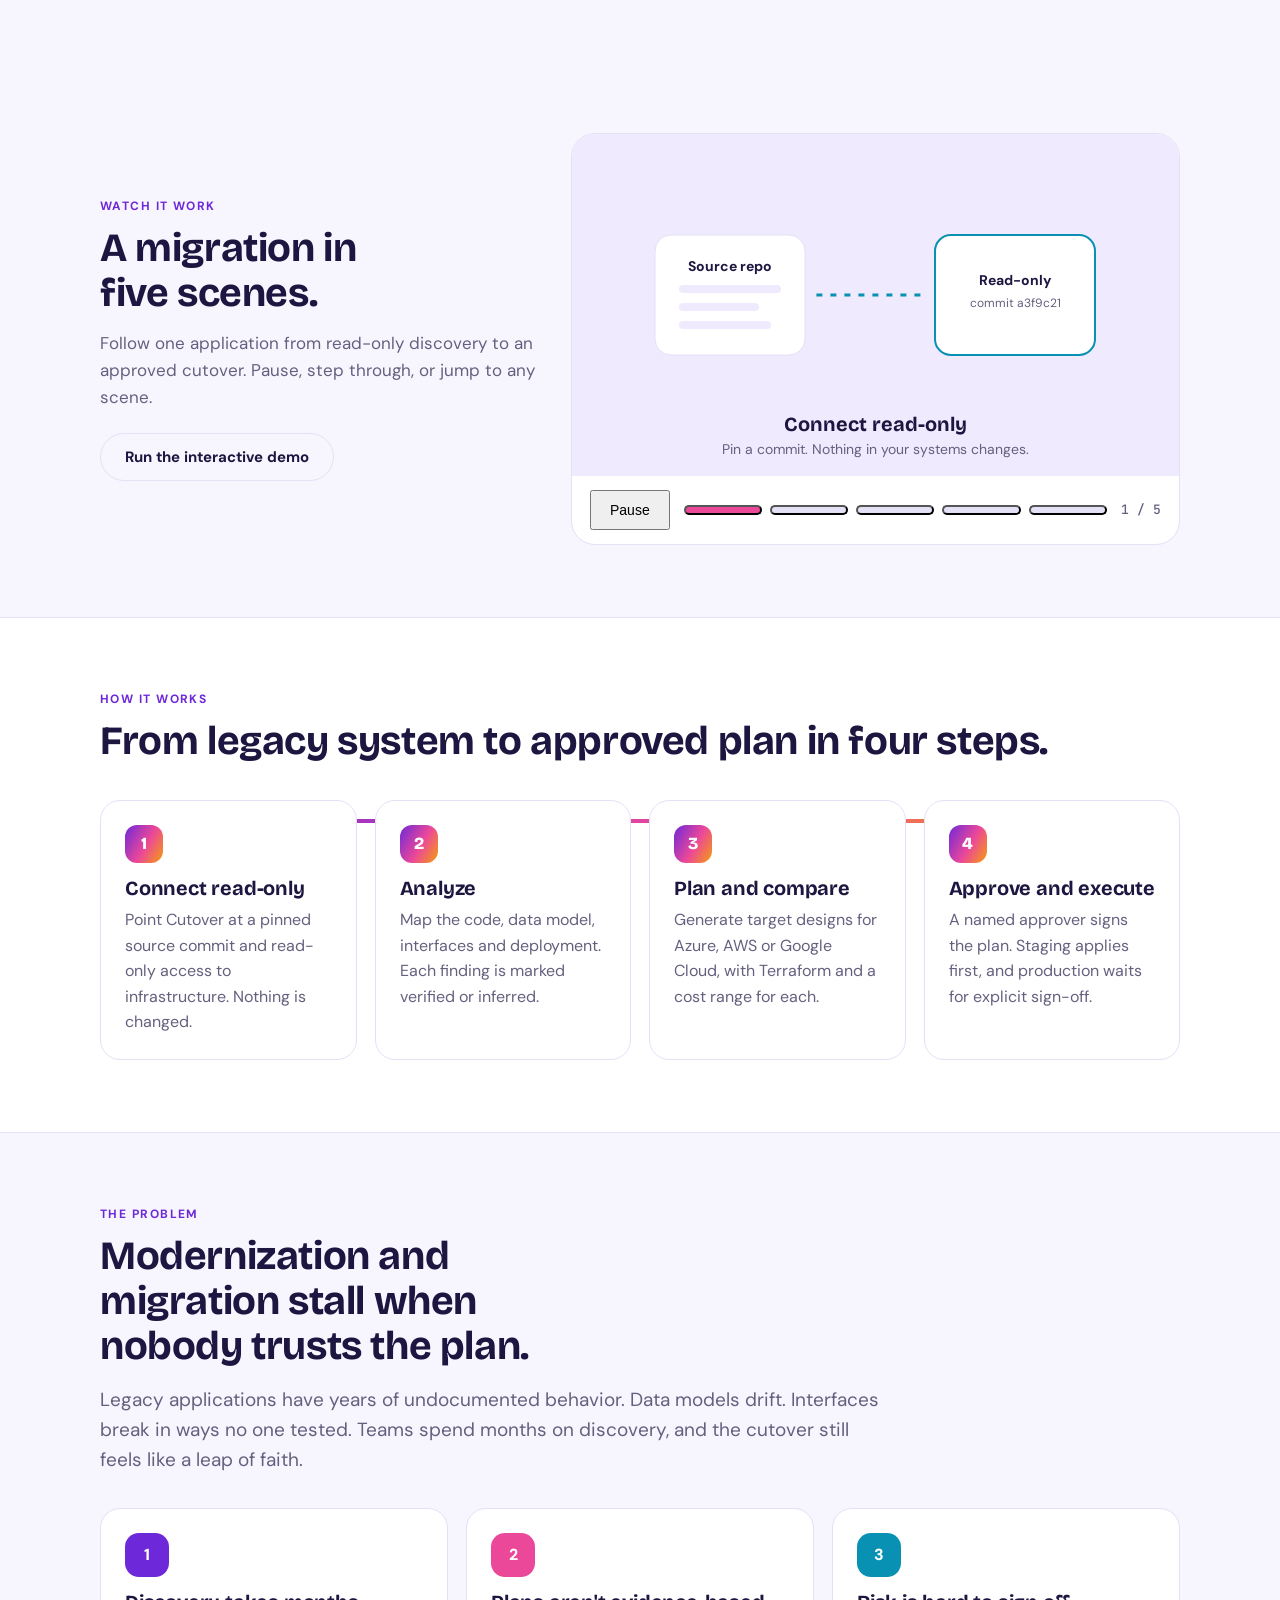
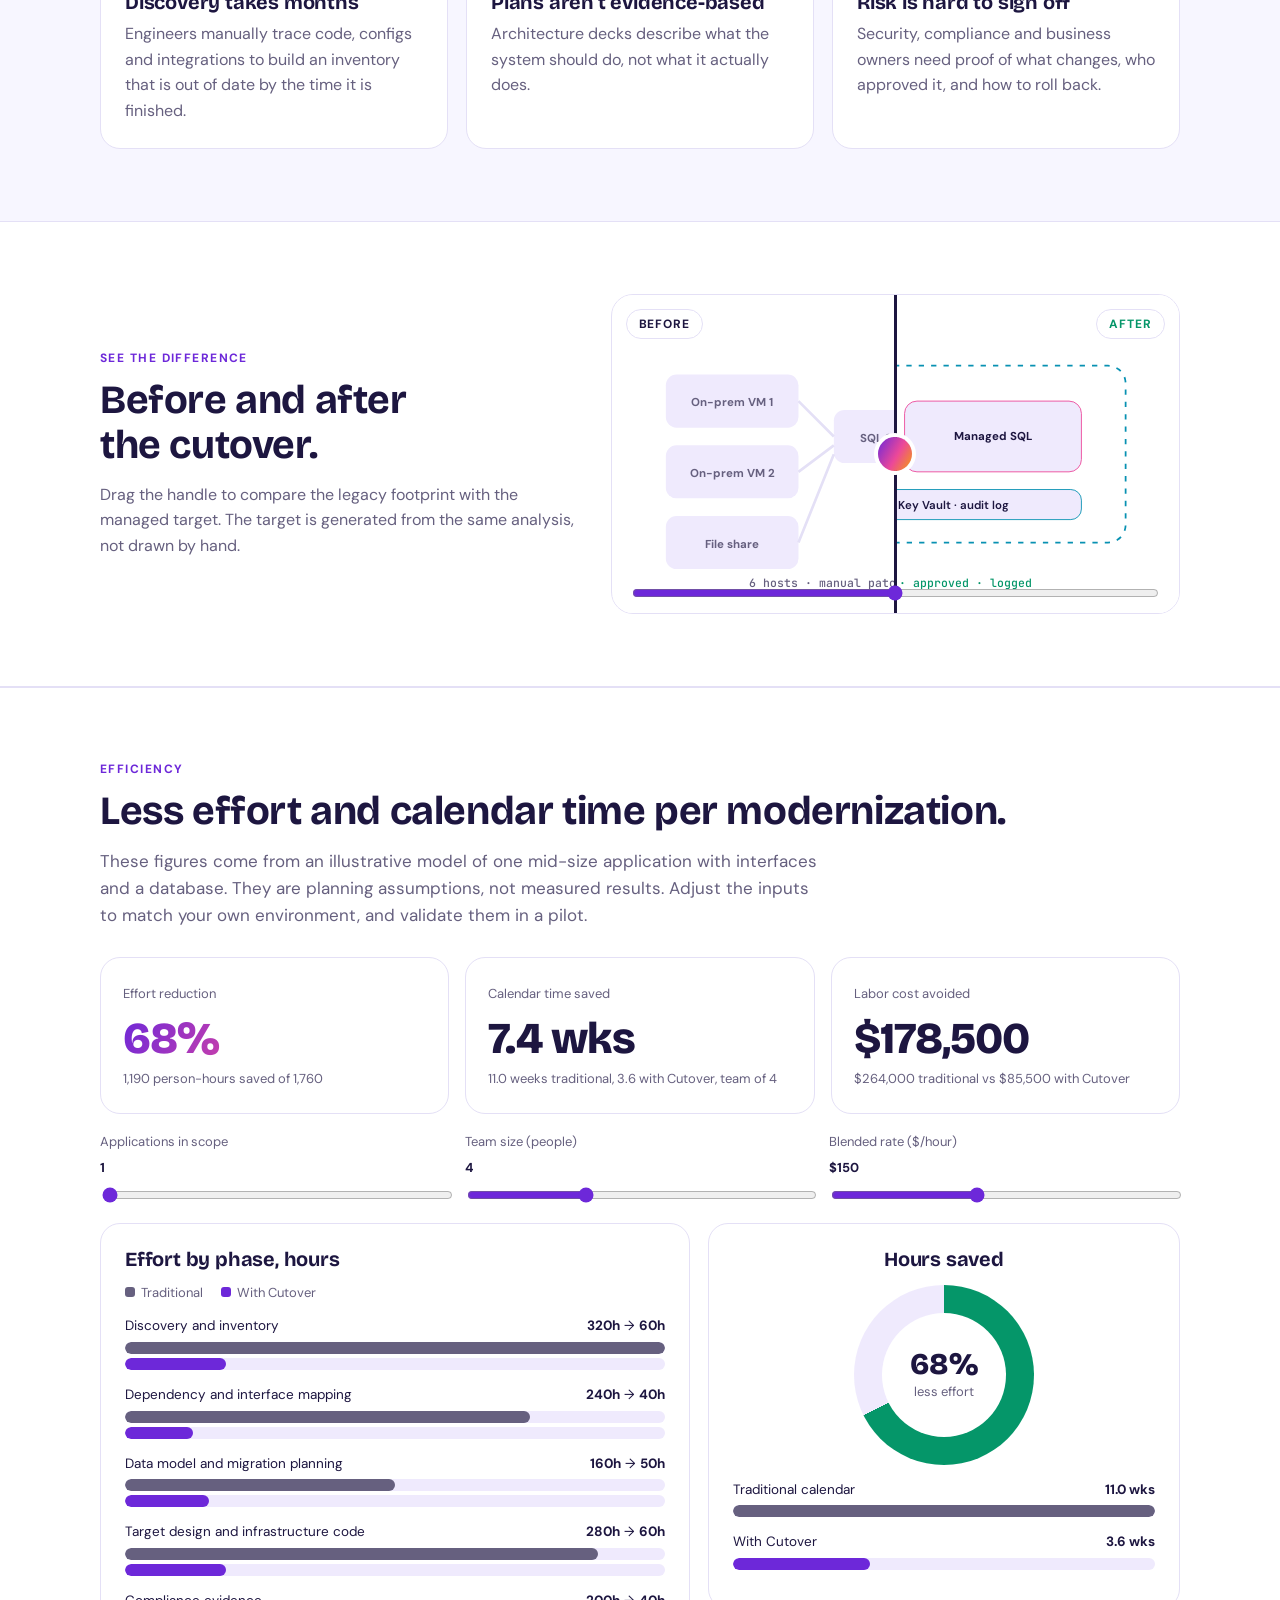
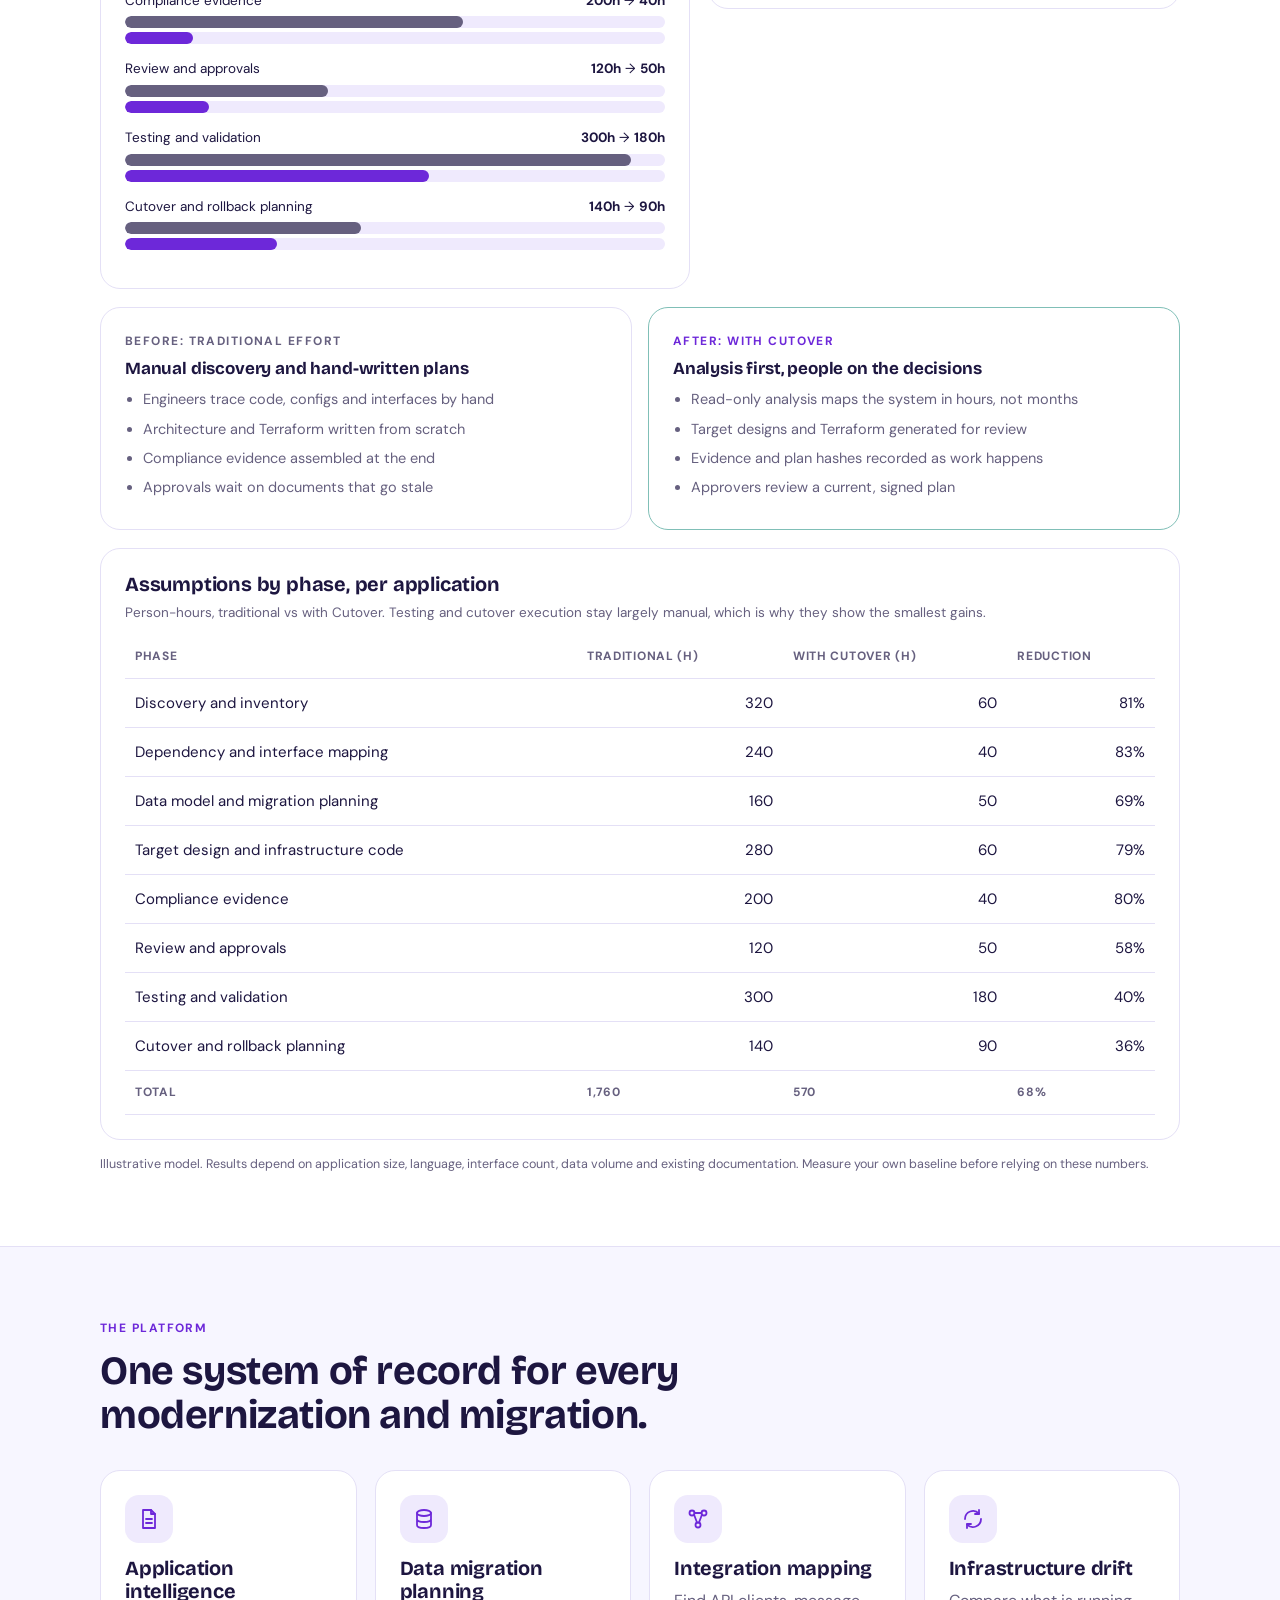
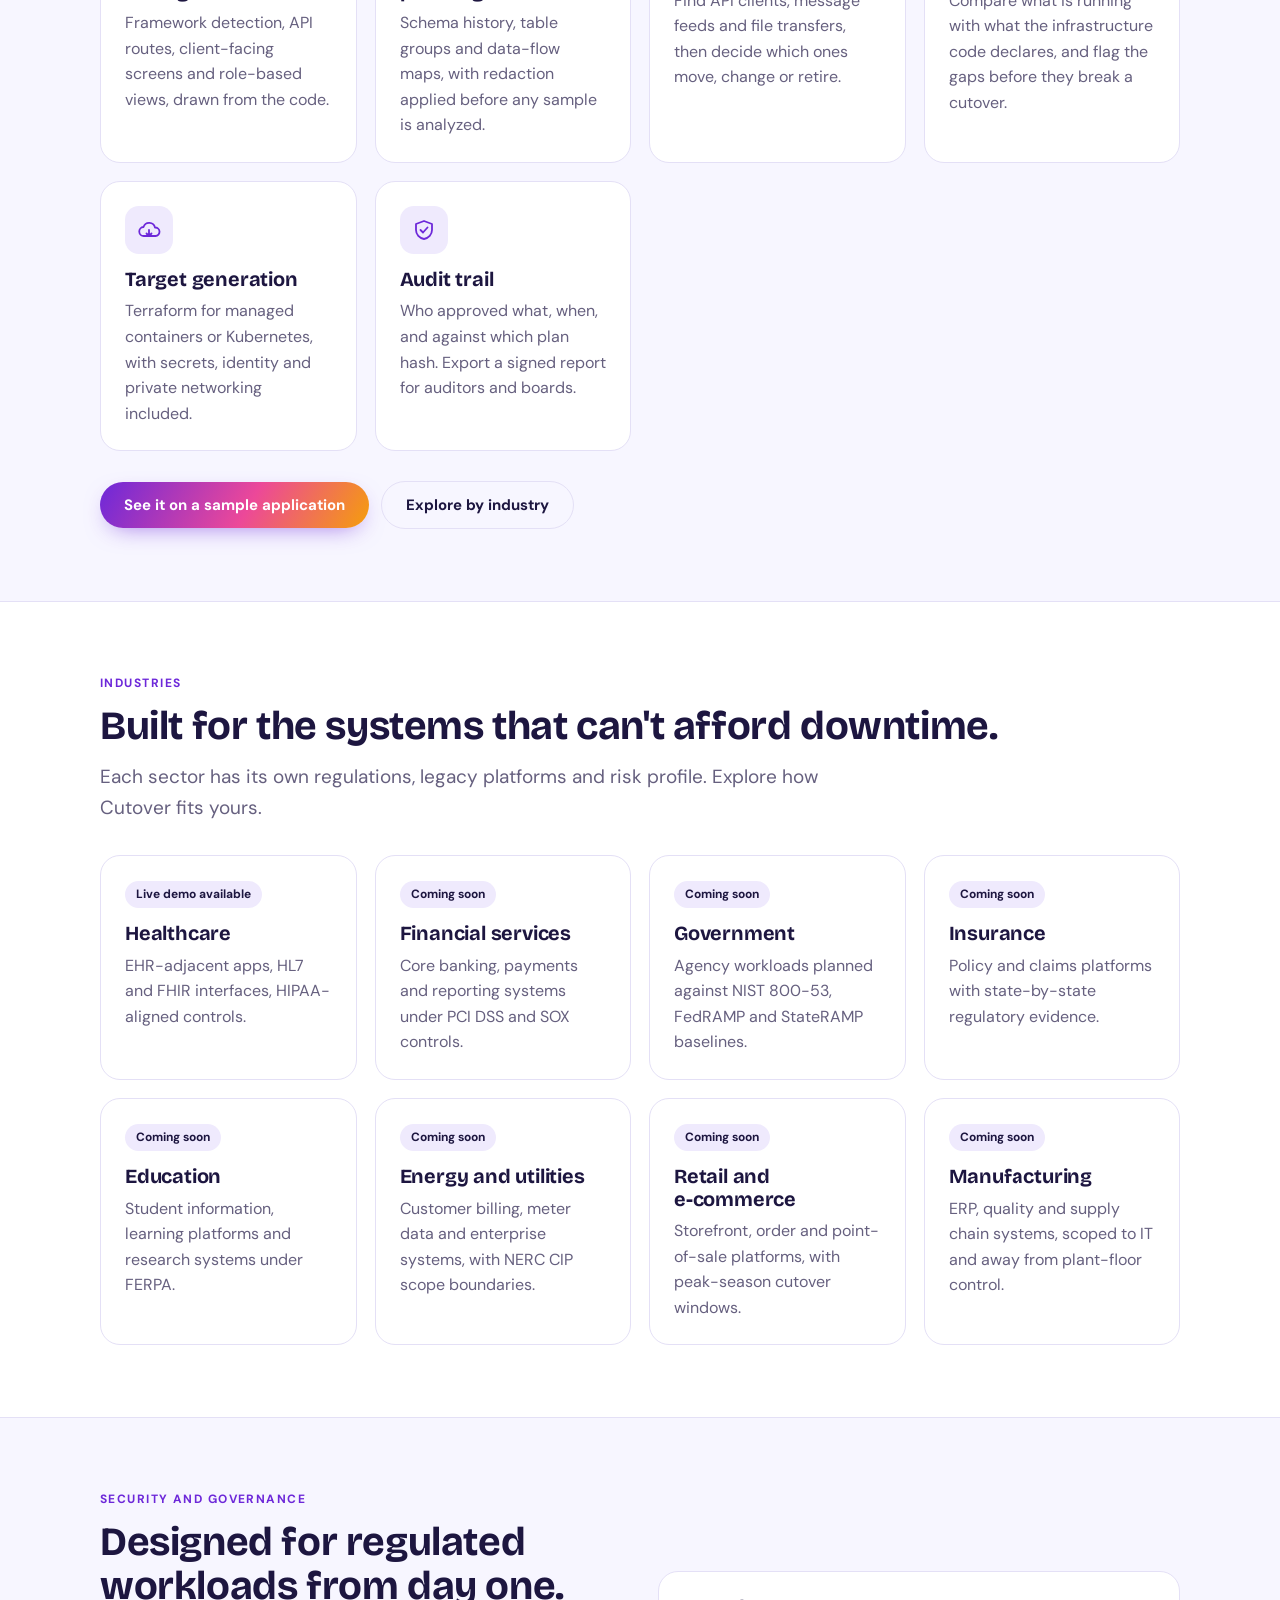
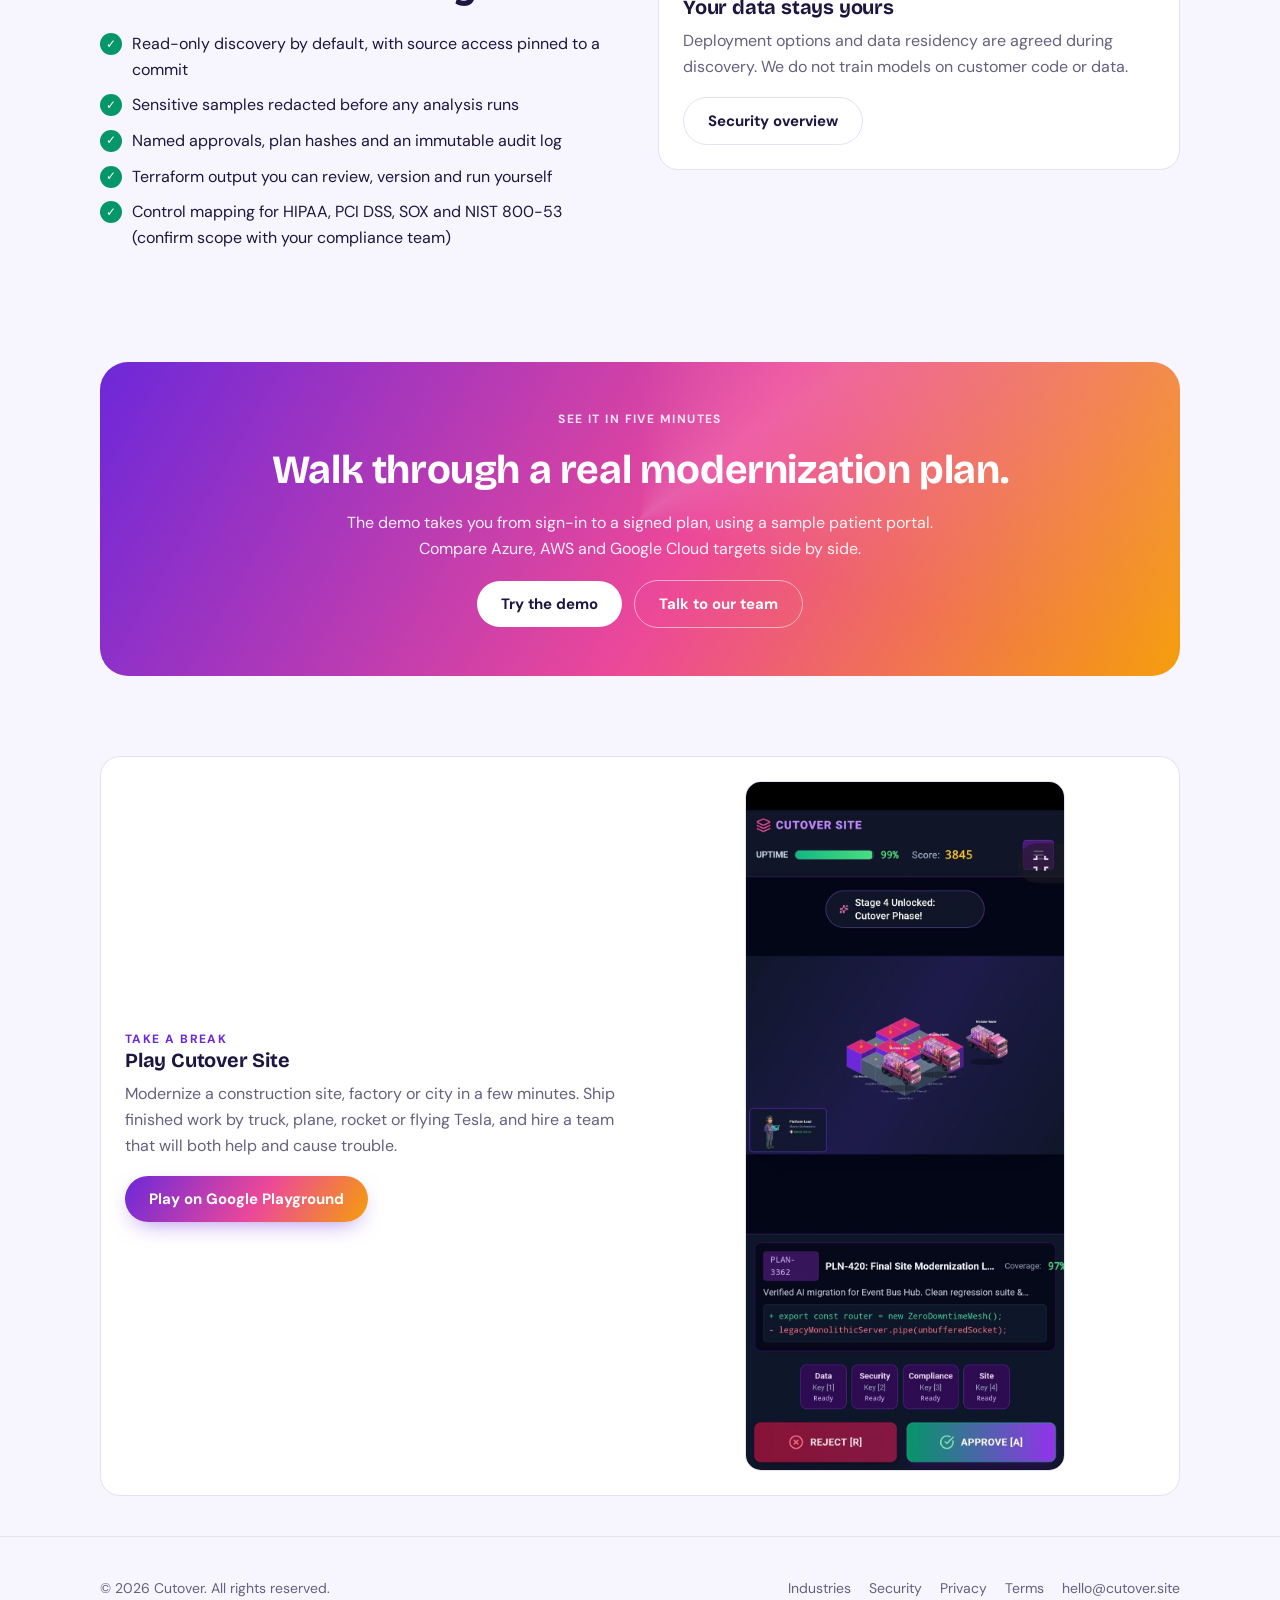
==== commit c37fe07d: "Use the new game screenshot on the homepage play card and in the emails Co-Authored-By: Claude Haiku" ====
--- a/index.html
+++ b/index.html
@@ -582,13 +582,18 @@
 
   <section class="tight">
     <div class="wrap">
-      <div class="card play-card">
-        <p class="eyebrow">Take a break</p>
-        <h3>Play Cutover Site</h3>
-        <p class="muted" style="margin-top:10px">Modernize a construction site, factory or city in a few minutes. Ship finished work by truck, plane, rocket or flying Tesla, and hire a team that will both help and cause trouble.</p>
-        <div class="row" style="margin-top:18px">
-          <a class="btn" href="https://playground.google/g/zyq07y" target="_blank" rel="noopener">Play on Google Playground</a>
-        </div>
+      <div class="card play-card" style="display:grid;gap:28px;grid-template-columns:repeat(auto-fit,minmax(240px,1fr));align-items:center">
+        <div>
+          <p class="eyebrow">Take a break</p>
+          <h3>Play Cutover Site</h3>
+          <p class="muted" style="margin-top:10px">Modernize a construction site, factory or city in a few minutes. Ship finished work by truck, plane, rocket or flying Tesla, and hire a team that will both help and cause trouble.</p>
+          <div class="row" style="margin-top:18px">
+            <a class="btn" href="https://playground.google/g/zyq07y" target="_blank" rel="noopener">Play on Google Playground</a>
+          </div>
+        </div>
+        <a href="https://playground.google/g/zyq07y" target="_blank" rel="noopener" style="display:block;text-decoration:none">
+          <img src="email/cutover-site-game.jpg" alt="Cutover Site game: modernize the site, then ship the work" loading="lazy" style="display:block;width:100%;max-width:320px;margin:0 auto;border-radius:16px;border:1px solid var(--line)">
+        </a>
       </div>
     </div>
   </section>
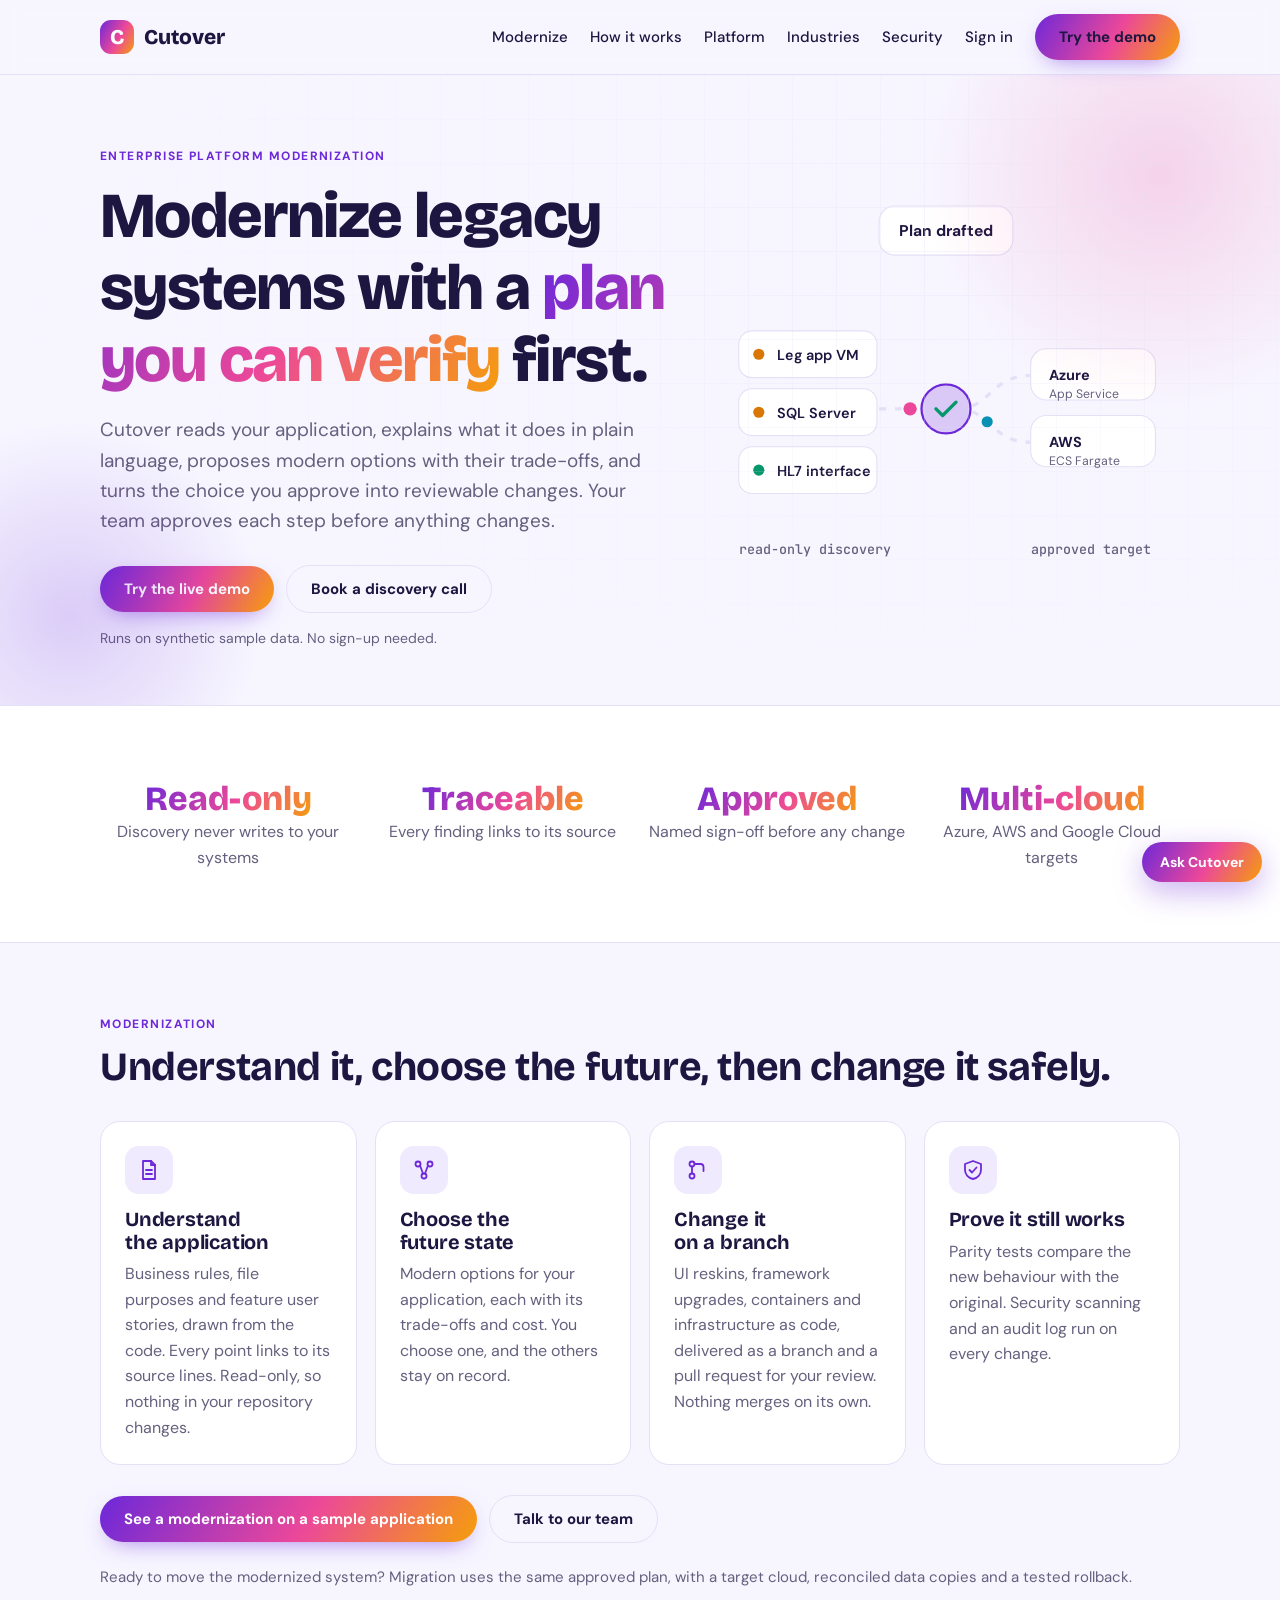
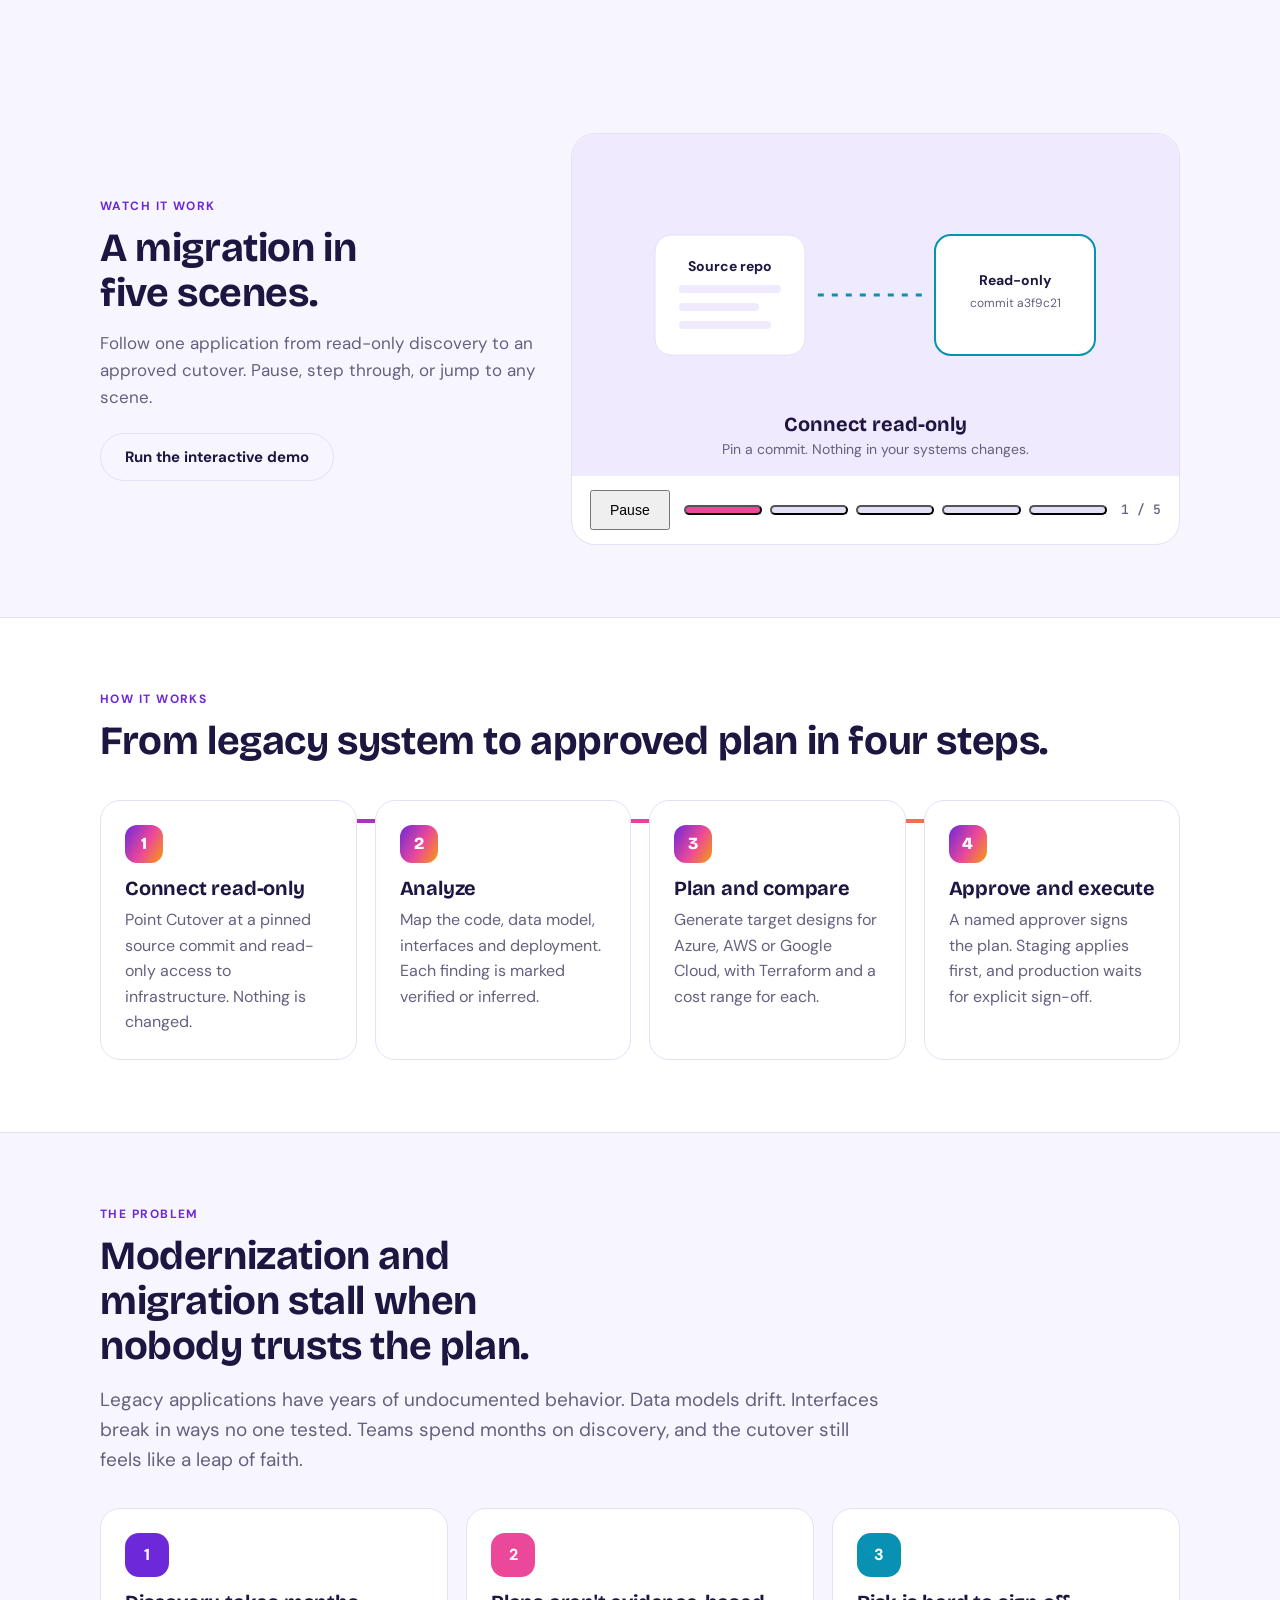
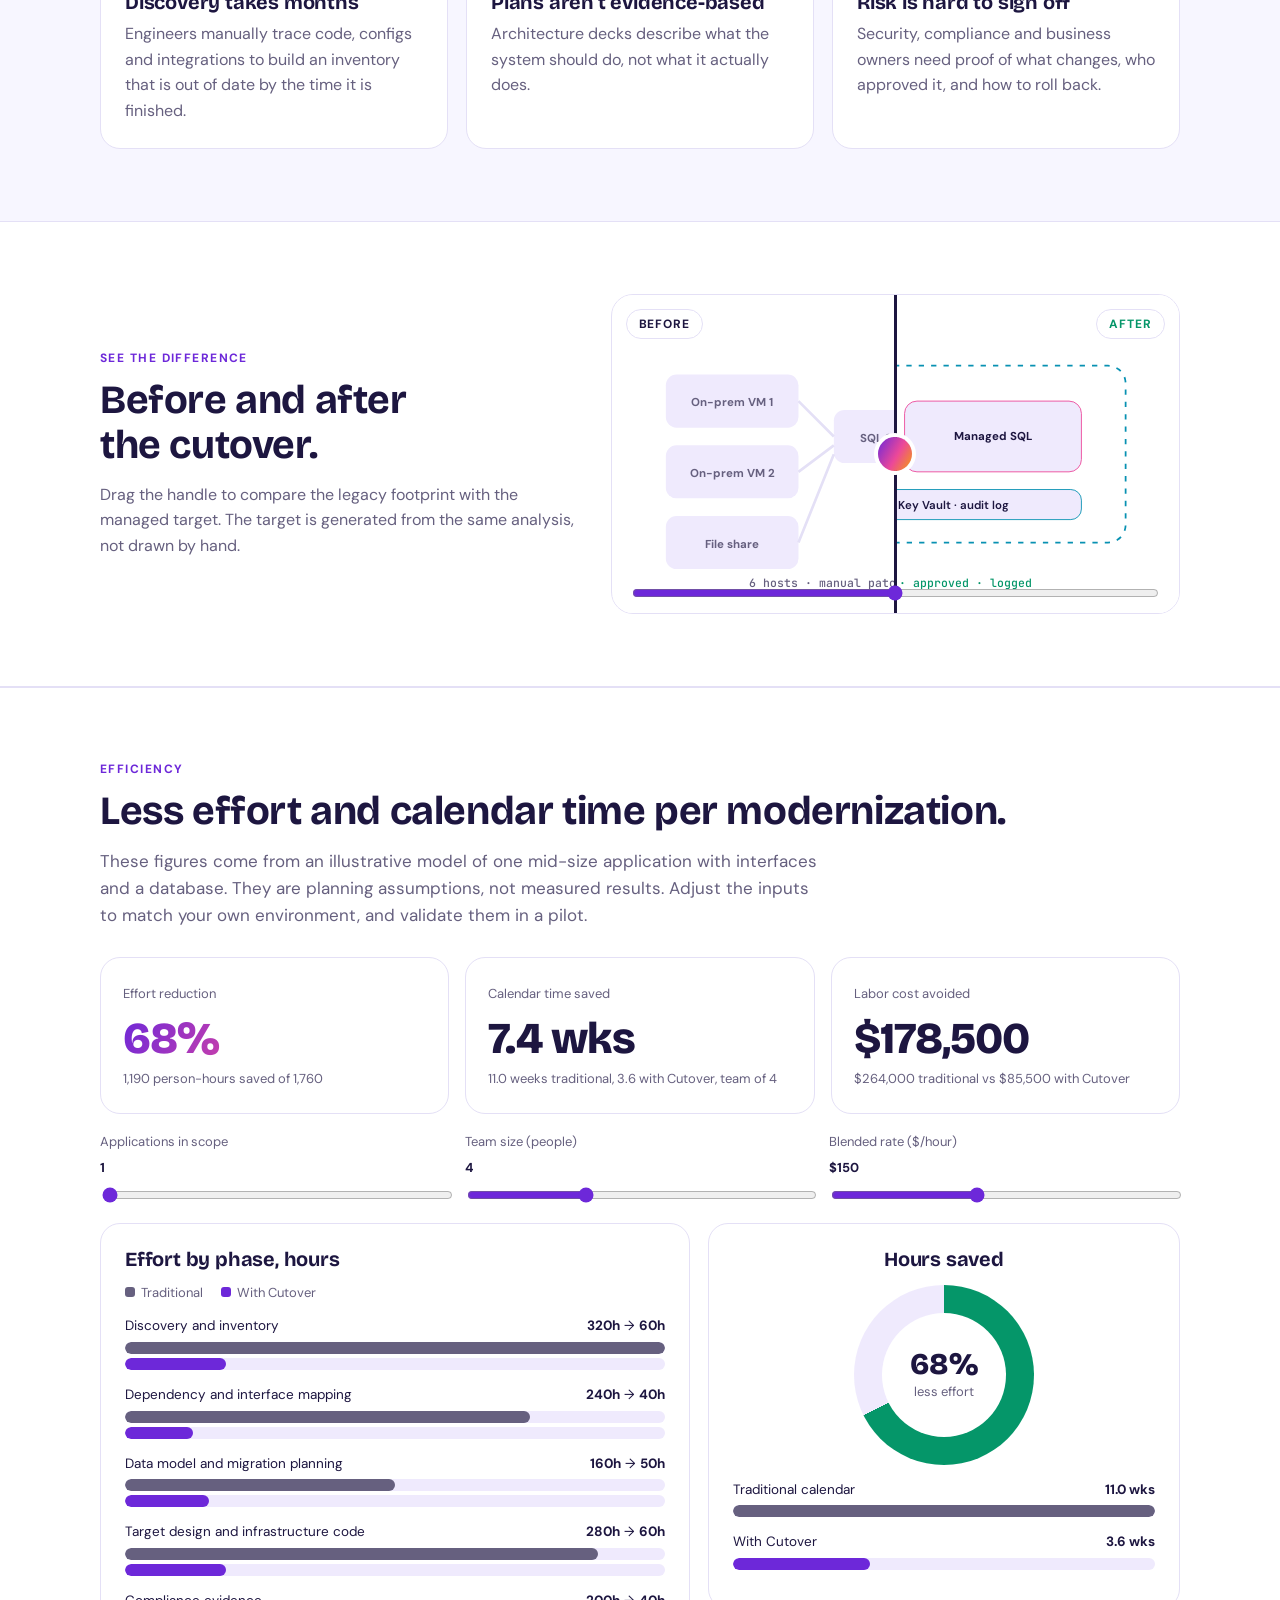
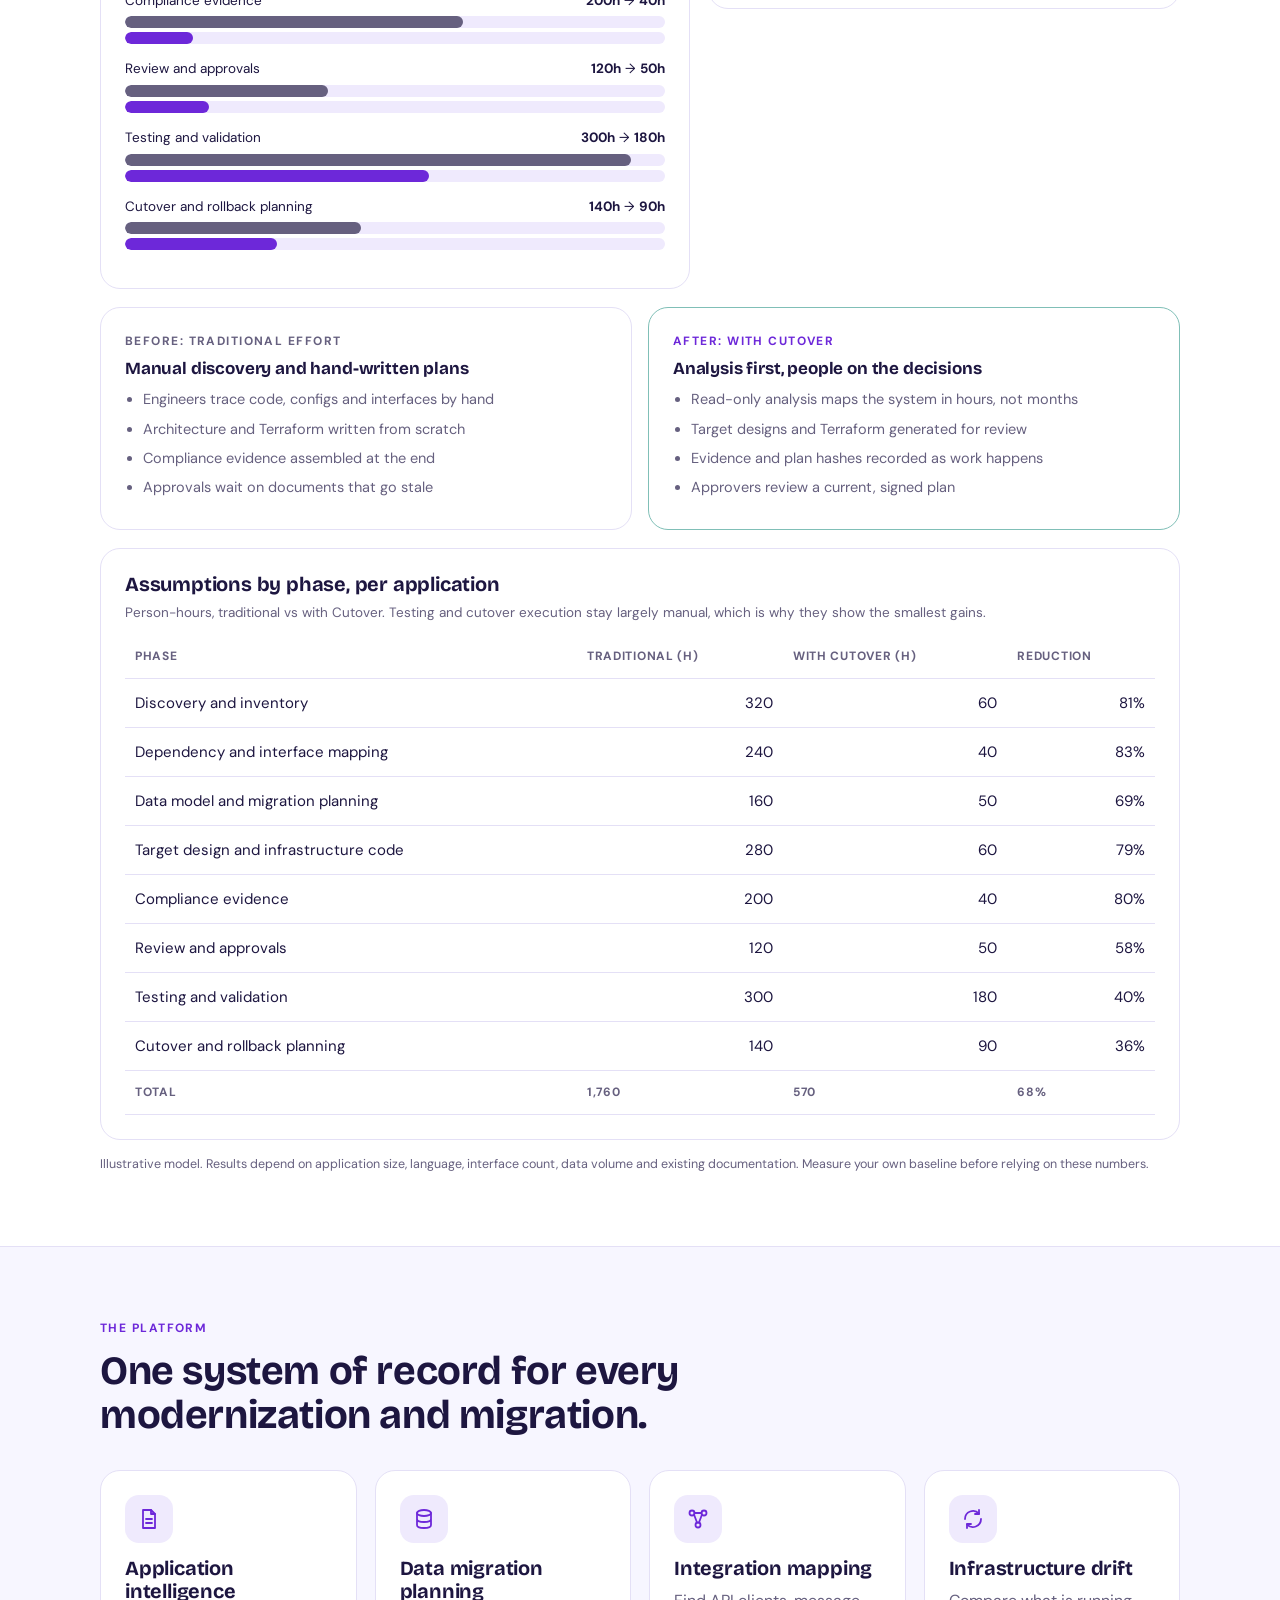
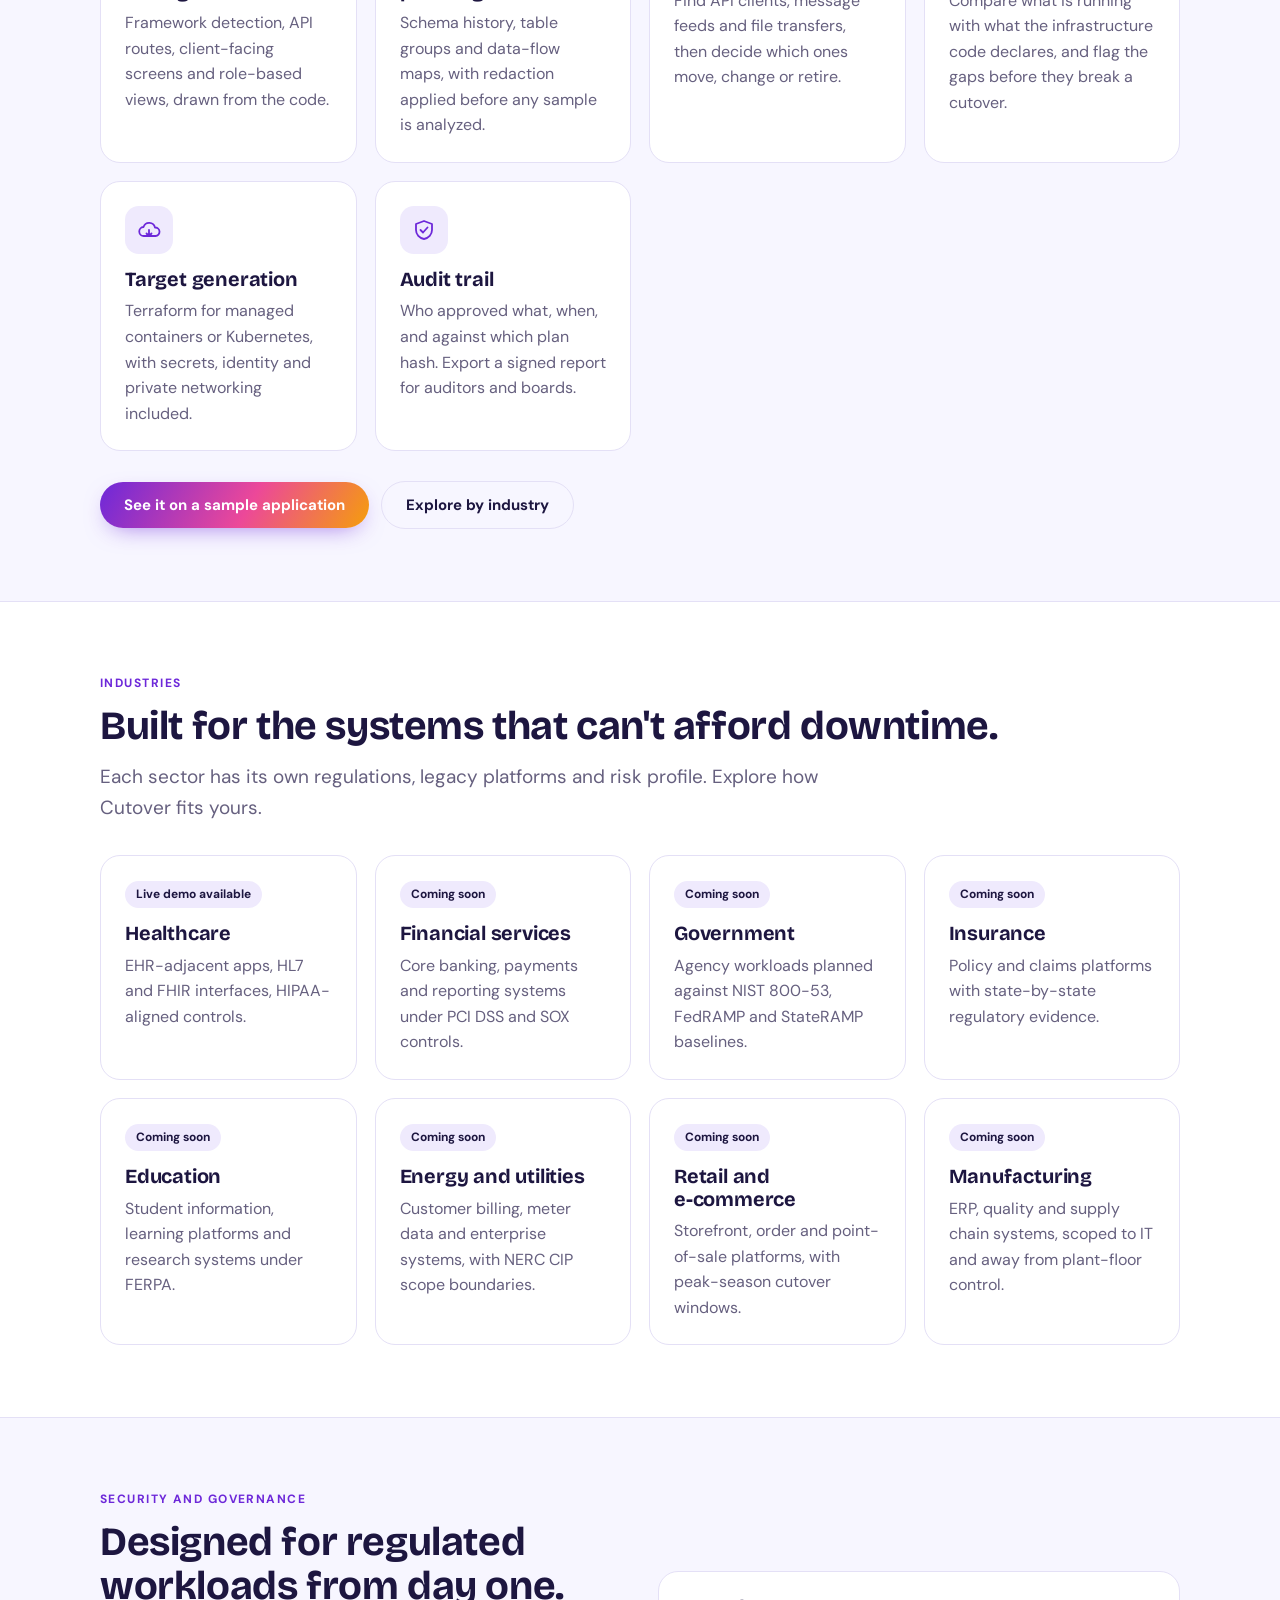
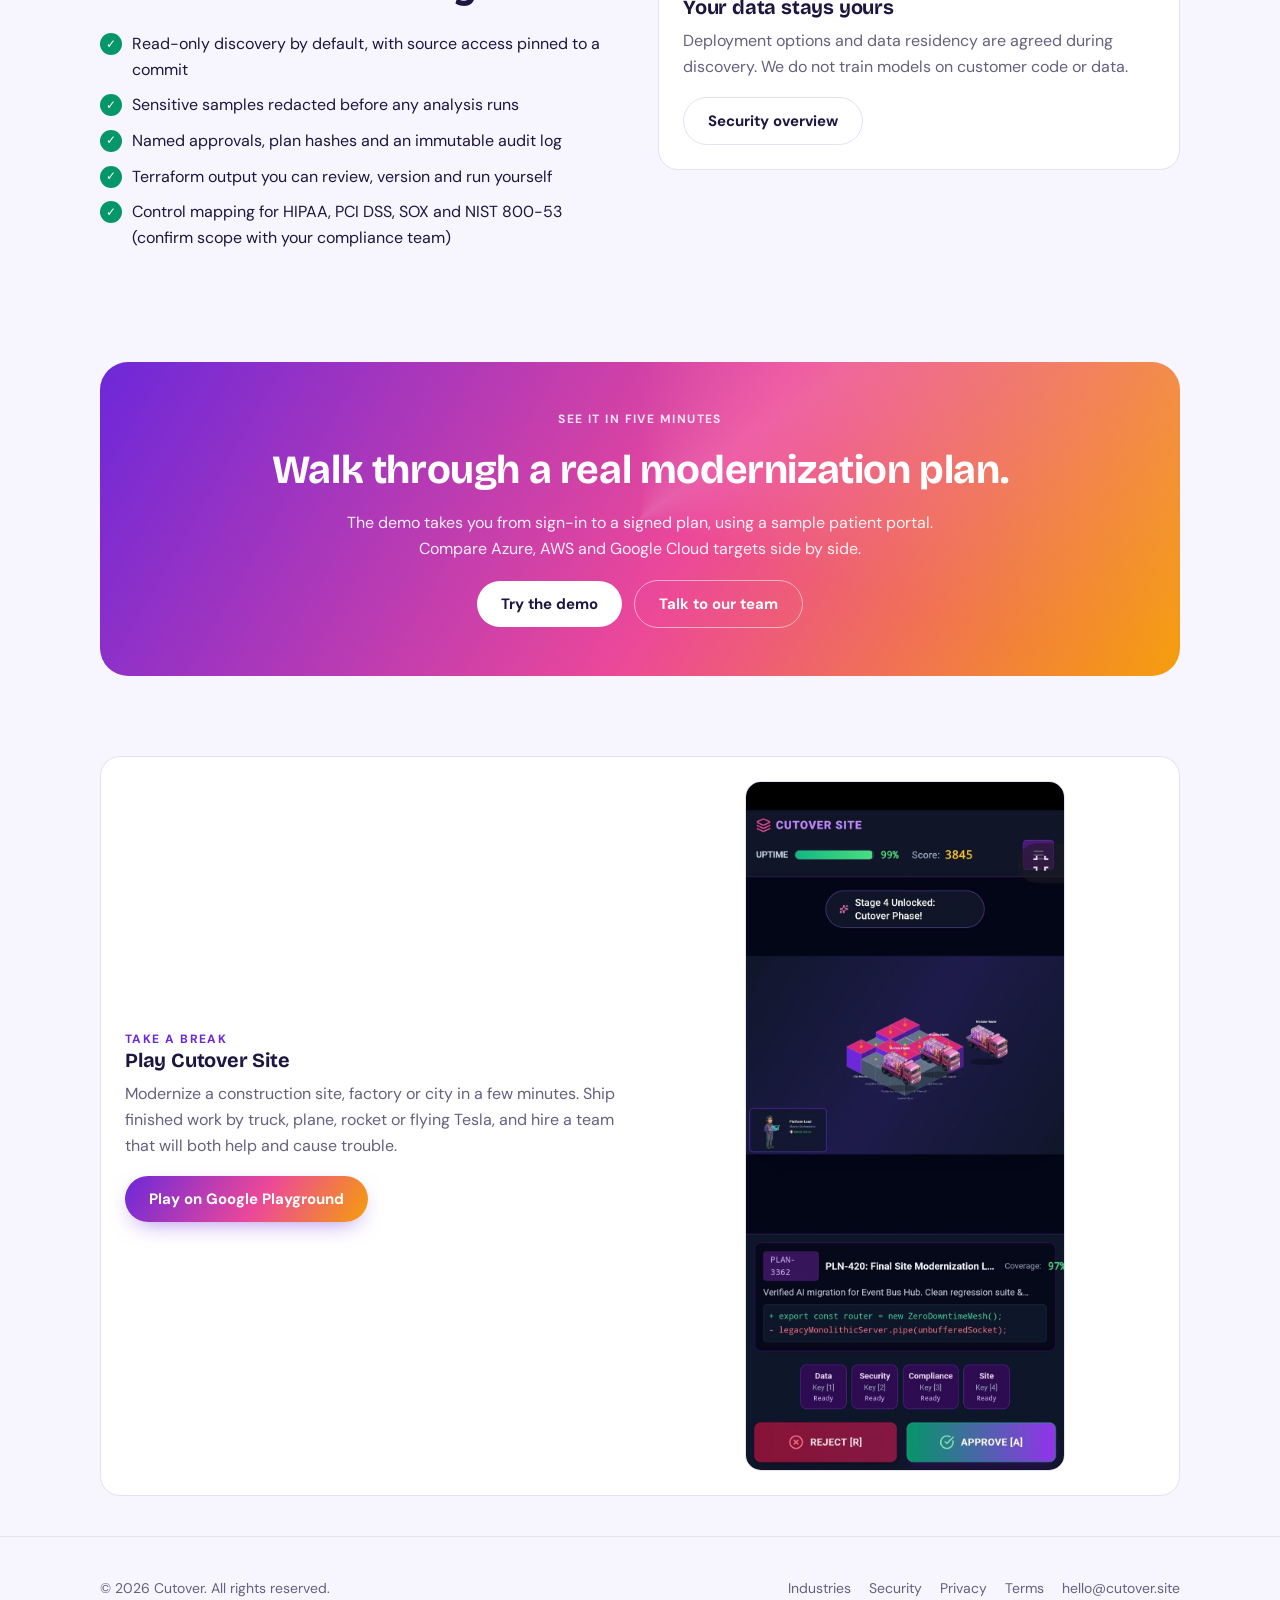
==== commit 5e834cde: "Add a browser tab icon to the marketing site A gradient rounded square with a white C, matching the " ====
--- a/index.html
+++ b/index.html
@@ -3,6 +3,7 @@
 <head>
 <meta charset="utf-8">
 <meta name="viewport" content="width=device-width,initial-scale=1">
+<link rel="icon" type="image/svg+xml" href="favicon.svg">
 <title>Cutover | Modernize legacy systems with a plan you can verify</title>
 <meta name="description" content="Cutover reads your legacy application, explains what it does, proposes modern options with their trade-offs, and turns the choice you approve into reviewable changes. Migration follows the same approved plan. Built for regulated enterprises.">
 <link rel="preconnect" href="https://fonts.gstatic.com" crossorigin>
